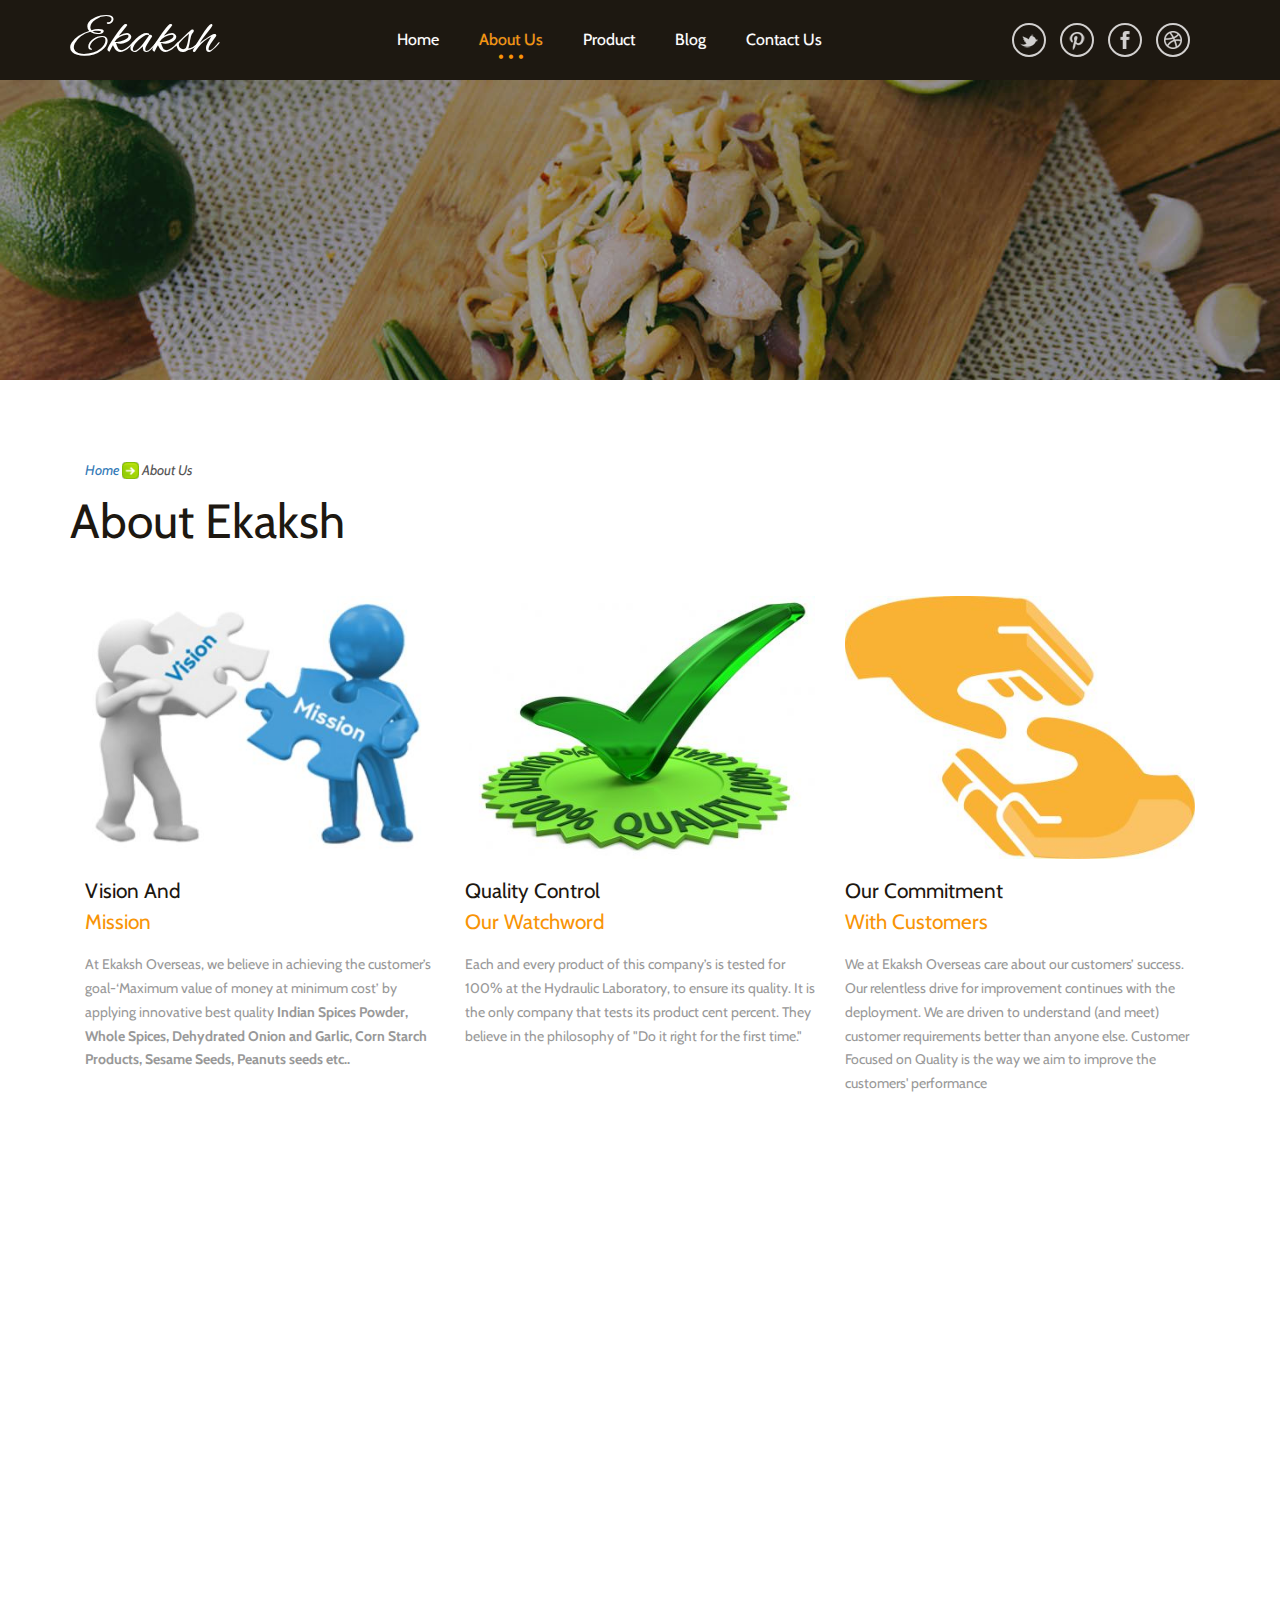
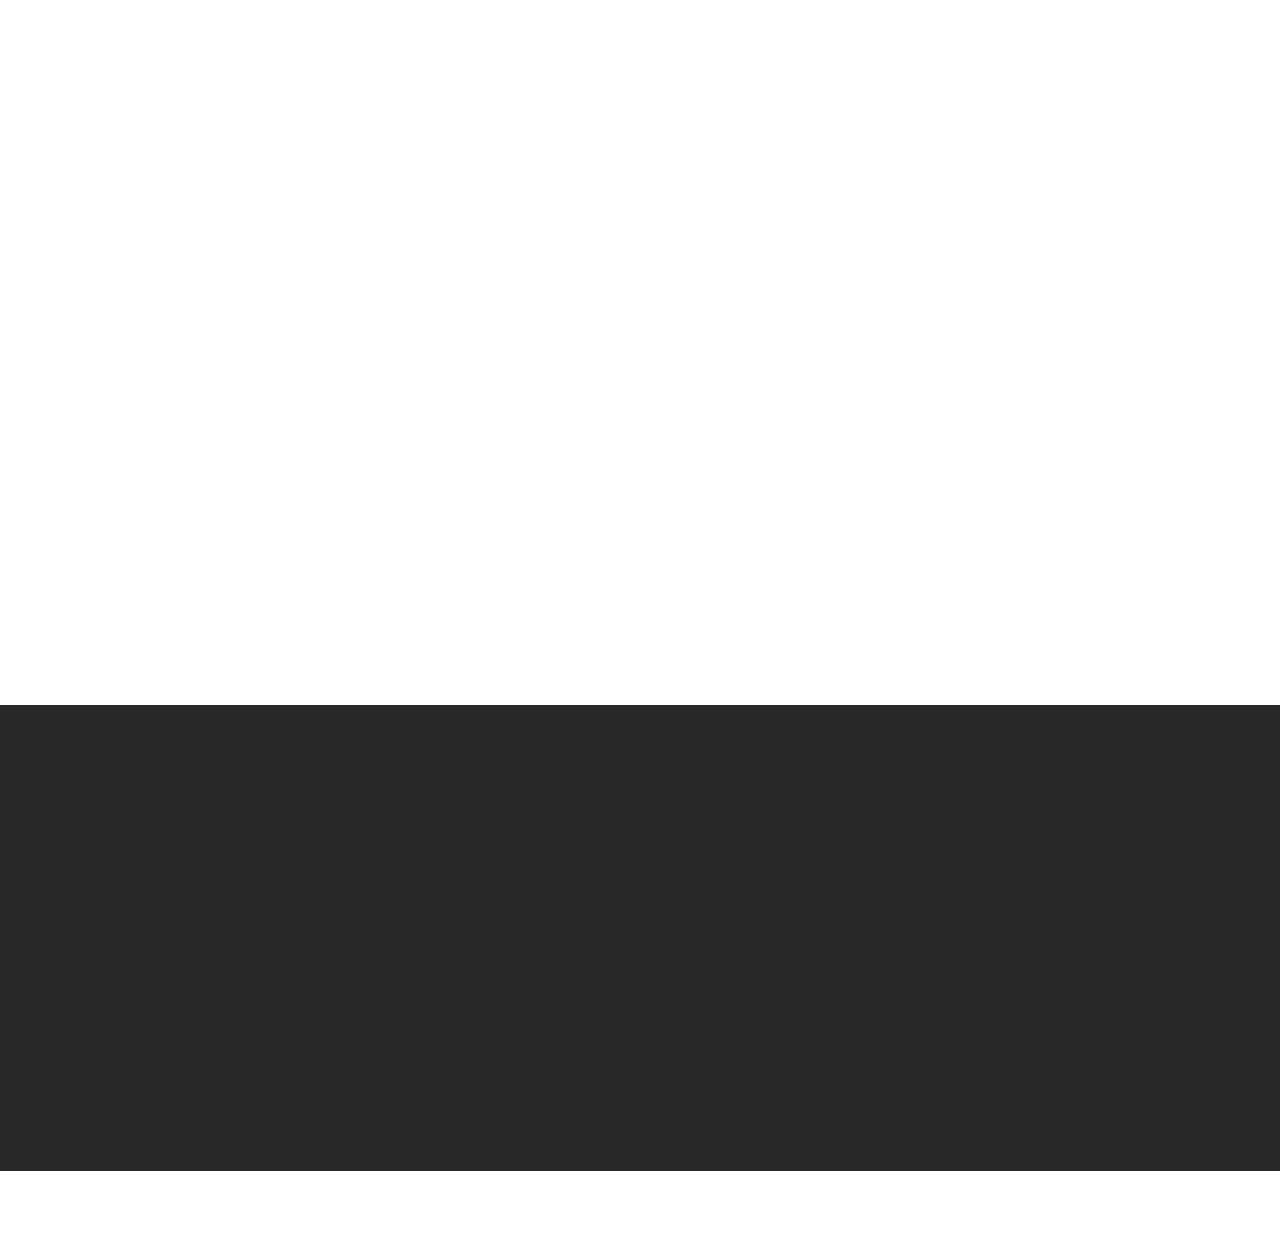
==== about.html @ aeb5db7d "Add files via upload" ====
﻿<!DOCTYPE HTML>
<html>
<head>
<title>Ekaksh Overseas Manufacturers of dehydrated onions, garlic in India</title>
<link rel="icon" type="image/jpg" href="images/favicon.jpg" />
<meta name="viewport" content="width=device-width, initial-scale=1">
<meta http-equiv="Content-Type" content="text/html; charset=utf-8" />
<meta name="description" content="Ekaksh Overseas Manufacturers of Dehydrated onions and garlic in Gujarat India">
<meta name="keywords" content="Ekaksh Overseas, Dehydrated garlic, Dehyrated Onions, manufacturers, exporters" />

<script>
  (function(i,s,o,g,r,a,m){i['GoogleAnalyticsObject']=r;i[r]=i[r]||function(){
  (i[r].q=i[r].q||[]).push(arguments)},i[r].l=1*new Date();a=s.createElement(o),
  m=s.getElementsByTagName(o)[0];a.async=1;a.src=g;m.parentNode.insertBefore(a,m)
  })(window,document,'script','https://www.google-analytics.com/analytics.js','ga');

  ga('create', 'UA-64755022-1', 'auto');
  ga('send', 'pageview');

</script>


<script type="application/x-javascript"> addEventListener("load", function() { setTimeout(hideURLbar, 0); }, false); function hideURLbar(){ window.scrollTo(0,1); } </script>
<!-- Custom Theme files -->
<link href="css/bootstrap.css" rel="stylesheet" type="text/css" media="all" />
<link href="css/style.css" rel="stylesheet" type="text/css" media="all" />
<!-- js -->
<script src="js/jquery-1.11.1.min.js"></script>
<!-- //js -->
<!-- animation-effect -->
<link href="css/animate.min.css" rel="stylesheet"> 
<script src="js/wow.min.js"></script>
<script>
 new WOW().init();
</script>
<!-- //animation-effect -->
<link href='//fonts.googleapis.com/css?family=Alex+Brush' rel='stylesheet' type='text/css'>
<link href='//fonts.googleapis.com/css?family=Cabin:400,400italic,500,500italic,600,600italic,700,700italic' rel='stylesheet' type='text/css'>
</head>

<body>
<!-- header -->
	<div class="header">
		<div class="container">
			<nav class="navbar navbar-default">
				<!-- Brand and toggle get grouped for better mobile display -->
				<div class="navbar-header">
				  <button type="button" class="navbar-toggle collapsed" data-toggle="collapse" data-target="#bs-example-navbar-collapse-1">
					<span class="sr-only">Toggle navigation</span>
					<span class="icon-bar"></span>
					<span class="icon-bar"></span>
					<span class="icon-bar"></span>
				  </button>
					<div class="logo">
						<a class="navbar-brand" href="dehydrated-onions-garlic.html">Ekaksh</a>
					</div>
				</div>

				<!-- Collect the nav links, forms, and other content for toggling -->
				<div class="collapse navbar-collapse nav-wil" id="bs-example-navbar-collapse-1">
					<nav class="cl-effect-13" id="cl-effect-13">
						<ul class="nav navbar-nav">
							<li><a href="dehydrated-onions-garlic.html" >Home</a></li>
							<li><a href="about.html" class="active">About Us</a></li>
							<li><a href="dehydrated-products.html" >Product</a></li>
                            <li><a href="https://ekakshoverseas.blogspot.com/">Blog</a></li>
                            <li><a href="mail.html">Contact Us</a></li>
						</ul>
					</nav>
					<div class="social-icons">
						<ul>
							<li><a class="icon-link round facebook" href="https://twitter.com/Ekaksh_Overseas"></a></li>
							<li><a class="icon-link round p" href="https://in.pinterest.com/Ekaksh_Overseas/"></a></li>
							<li><a class="icon-link round twitter" href="https://www.facebook.com/Ekakshoverseas"></a></li>
							<li><a class="icon-link round dribble" href="https://dribbble.com/session/new"></a></li>
						</ul>
					</div>
				</div>
				<!-- /.navbar-collapse -->
			</nav>
		</div>
	</div>
<!-- header -->
<!-- banner1 -->
	<div class="banner1">
		<div class="container">
		</div>
	</div>
<!-- //banner1 -->
<!-- events -->
	<div class="events">

		<div class="container">
            <div class="col-md-13" >
			<p class="parrow" ><a href="dehydrated-onions-garlic.html" ><span>Home </span></a><img class="img-arrow" src="images/arrow.png"/><span> About Us </span>
               
		</div>
			<h1 class="wow fadeInLeftBig" data-wow-duration="1000ms" data-wow-delay="300ms">About Ekaksh</h1>
			<div class="event-grids">
				<div class="col-md-4 event-grid wow flipInY" data-wow-duration="1000ms" data-wow-delay="300ms">
					<!--<p class="dte">2 January,2016</p>-->
					<img src="images/vision-mission-icon.png" alt="Our vision is Manufacturing best quality products like Indian spices, Dehydrated Onion and Garlic, Corn Starch Sesame Seeds and Peanuts" title="Manufacturing best quality products like Indian spices, Dehydrated Onion and Garlic, Corn Starch Sesame Seeds and Peanuts" class="img-responsive" />
					<div class="nobis">
						<a href="#">Vision and<span>Mission</span></a>
					</div>
					<p class="quod">At Ekaksh Overseas, we believe in achieving the customer’s goal-‘Maximum value of money at minimum cost’ by applying innovative best quality <b>Indian Spices Powder, Whole Spices, Dehydrated Onion and Garlic, Corn Starch Products, Sesame Seeds, Peanuts seeds etc..  </b></p>
					
				</div>
				<div class="col-md-4 event-grid wow flipInY" data-wow-duration="1000ms" data-wow-delay="300ms">
					<!--<p class="dte">5 January,2016</p>-->
					<img src="images/Quality-Control.png" alt="We Produce best quality Products like Sesame seeds, Peanuts seeds, Dehydrated onion and Garlic, Corn Starch in India" title="We are Manufacturers of best quality Products" class="img-responsive" />
					<div class="nobis">
						<a href="#">Quality Control <span>Our Watchword</span></a>
					</div>
					<p class="quod">Each and every product of this company’s is tested for 100% at the Hydraulic Laboratory, to ensure its quality. It is the only company that tests its product cent percent. They believe in the philosophy of "Do it right for the first time."</p>
					
				</div>
				<div class="col-md-4 event-grid wow flipInY" data-wow-duration="1000ms" data-wow-delay="300ms">
					<!--<p class="dte">8 January,2016</p>-->
					<img src="images/Our-Commitment.png" alt="We commitments to the Client Our Exports Products is very best quality and best rate in Sesame seeds, Corn starch, Peanuts seeds and dehydrated onion and garlics" title="Best Quality Commitments" class="img-responsive" />
					<div class="nobis">
						<a href="#">Our Commitment<span>With Customers</span></a>
					</div>
					<p class="quod">We at Ekaksh Overseas care about our customers’ success. Our relentless drive for improvement continues with the deployment. 
                         We are driven to understand (and meet) customer requirements better than anyone else. Customer Focused on Quality is
                         the way we aim to improve the customers' performance</p>
					
				</div>
				<div class="clearfix"> </div>
			</div>
			<div class="featured-events">
				<h2 class="wow fadeInLeftBig" data-wow-duration="1000ms" data-wow-delay="300ms">DEHYDRATED ONIONS, GARLIC</h2>
				<div class="featured-evnt">
					<div class="col-md-8 featured-events-left wow fadeInLeftBig" data-wow-duration="1000ms" data-wow-delay="300ms">
						<h5>Ekaksh Overseas is manufacturer exporter supplier of  
							<span>Dehydrated Garlic, Dehydrated red onions and Dehydrated white onions</span></h5>
						<p>
                    We are one of the largest manufacturers, suppliers and exporters of Onion and Garlic products like Dehydrated Onion, Dehydrated Garlic along with various other vegetables.
                </p>
                <p>
                   We have our own farms for the raw materials and right from the growing the onions in our farms to processing, packaging and shipping is done in house under strict supervision.
                </p>
                <p>
                    In every stage of production from choosing the right raw material to processing and packaging, stringent norms are followed and as a result we obtain the highest quality products.
                </p>
                
                        <p>We understand that as suppliers of dehydrated onion, garlic and other vegetables, once our customers receive and acknowledge the best quality coupled with the best cost effective pricing, they will be able to notice the results themselves and our quality will speak for itself.
                    </p>
				<h5><span>Devoted for excellence thorough perfection</span></h5>
						<ul class="last1">
							<li><a href="#">Qualified team of experts</a></li>
							<li><a href="#">Due care in selection of raw materials from its traditional origin.</a></li>
							<li><a href="#">Modern Hi-Tech infrastructural facility</a></li>
							<li><a href="#">State-of-art machineries from world’s technology leaders,to achieve best quality products manufactured under hygienic environment.</a></li>
							<li><a href="#">All different processes are constantly monitored, verified and controlled, right from inception of raw materials to final packaging.</a></li> 
							<li><a href="#">Stringent QC for each shipment lots</a></li>
							<li><a href="#">Our in-house R & D facility also helps us in conducting regular market research, analyzing market trends and understanding the specific needs of our clients. This in depth study and understanding assists us to bring necessary changes in our range and in ensuring that our products meet the expectations of our global clients</a></li>
							<li><a href="#">Immense expertise for processing, administration, marketing and exporting products to different countries</a></li>
							<li><a href="#">We have built our reputation in the market by honoring our contracts, providing prompt delivery, reliable quality and by offering the best of services</a></li>
						</ul>
					</div>
					<div class="col-md-4 featured-events-right wow flipInY" data-wow-duration="1000ms" data-wow-delay="300ms">
						<img src="images/Dehydrate-onions-garlic.jpg" alt="Manufacturers and exporters of Sesame seeds and corn starch Products in india" title="Manufacturers of sesame seeds in india" class="img-responsive" />
					</div>
					<div class="clearfix"> </div>
				</div>
			</div>
		</div>
	</div>
<!-- //events -->
<!-- footer -->
	<div class="footer">
		<div class="container">
			<div class="footer-grids">
				<div class="col-md-3 footer-grid wow fadeInUp" data-wow-duration="1000ms" data-wow-delay="300ms">
					<h3>Expand Market</h3>
					<div class="footer-grd-left">
						<p>We provides our export services in many country of world.</p>
					</div>
                    <div class="clearfix"> </div>
                    <br />
                    <h3>100% Satisfaction</h3>
					<div class="footer-grd-left">
						<p>Customers' satisfaction is our moto. We provides 100% satisfaction to our customers with our services.</p>
					</div>
                    <div class="clearfix"> </div>
                    <br />
                    <h3>24/7 Support</h3>
					<div class="footer-grd-left">
						<p>Our services for customer are 24 hour and 7 days in week.</p>
					</div>
                    <div class="clearfix"> </div>
				</div>

				<div class="col-md-3 footer-grid wow fadeInUp" data-wow-duration="1000ms" data-wow-delay="300ms">
					<h3>Hot Products</h3>
					<ul>
						<li><a href="dehydrated-garlic.html">Dehydrated Garlic Products</a></li>
						<li><a href="dehydrated-white-onion.html">Dehydrated White Onions Products</a></li>
						<li><a href="dehydrated-red-onion.html">Dehydrated Red Onions Products</a></li>
						</ul>
				</div>
				<div class="col-md-3 footer-grid wow fadeInUp" data-wow-duration="1000ms" data-wow-delay="300ms">
					<h3>Advantages of Work With Us</h3>
					<div class="footer-grd-left">
						<p>Our work environment is freely and our staff is friendly to the customer</p>
					</div>
                    <div class="clearfix"> </div>
                    <br />
                    <h3>Wide Range</h3>
					<div class="footer-grd-left">
						<p>We provides wide range of every product type and also on each product.</p>
					</div>
                    <div class="clearfix"> </div>
                    <br />
                    <h3>Cost Effective Pricing</h3>
					<div class="footer-grd-left">
						<p>We provide every product to customers in reasonable and best to every product.</p>
					</div>
                    <div class="clearfix"> </div>
				</div>
				<div class="col-md-3 footer-grid wow fadeInUp" data-wow-duration="1000ms" data-wow-delay="300ms">
					<h3>Flickr Posts</h3>
					<div class="footer-grd">
						<a href="https://ekakshoverseas.blogspot.in/2016/03/indian-spices-powder.html"><img src="images/11.jpg" class="img-responsive" alt="Manufacturers and Exporters of Indian Spices,Spices Powder"/ title="Manufacturers of Spices Powder"> </a>
					</div>
					<div class="footer-grd">
						<a href="https://ekakshoverseas.blogspot.in/search/label/Indian-whole-spices"><img src="images/12.jpg" class="img-responsive" alt="Manufacturers, exporters of Whole Spices" title="Manufacturers of Whole Spices" /></a>
					</div>
					<div class="footer-grd">
						<a href="https://ekakshoverseas.blogspot.in/search/label/Dehydrated%20Products"><img src="images/13.jpg" class="img-responsive" alt="Manufacturers of Dehydrated Onion and Garlic Products" title="Manuafcturers of dehydrated Garlic and Onion" /></a>
					</div>
                    <div class="footer-grd">
						<a href="https://ekakshoverseas.blogspot.in/search/label/Starch%20Products"><img src="images/14.jpg" class="img-responsive" alt="Manufacturers and exporters of Corn Starch and Maize Starch Powder" title="Manufacturers of Corn starch" /></a>
					</div>
					<div class="footer-grd">
						<a href="https://ekakshoverseas.blogspot.in/2016/03/oil-seeds.html"><img src="images/15.jpg" class="img-responsive" alt="Manufacturers, Exporters and Suppliers of Peanuts Seeds and Sesame seeds in india" title="Manufacturers of Sesame seeds" /></a>
					</div>
					<div class="footer-grd">
						<a href="#"><img src="images/16.jpg" class="img-responsive" alt="Manufacturers and Exporters of Grains seeds in India" title="Manufacturers of Grains in India" /></a>
					</div>
					<div class="clearfix"> </div>
				
					<div class="clearfix"> </div>
                    <br />
                    <h3>Certification and Registration</h3>
					
                    	<div class="footer-grd">
						<a href="http://ekakshoverseas.trustpass.alibaba.com"><img src="images/Alibaba.png" class="img-responsive" alt="Ekaksh Overseas At Alibaba" /></a>
					</div>
					<div class="footer-grd">
						<a href="#"><img src="images/Apeda.png" class="img-responsive" alt=" " /></a>
					</div>
					<div class="footer-grd">
						<a target="_blank" href="images/Fieo-Certification.jpg"><img src="images/Feio.png" class="img-responsive" alt="Ekaksh Certification of Fieo" /></a>
					</div>
					<div class="clearfix"> </div>
				</div>
				<div class="clearfix"> </div>
			</div>
		</div>
	</div>
	<div class="footer-bottom wow fadeInUp" data-wow-duration="1000ms" data-wow-delay="300ms">
		<div class="container">
			<p>&copy 2017 Hifuni Pumps. All rights reserved | Design by <a href="http://www.hifunipumps.com.com/">Hifuni Pumps</a></p>
		</div>
	</div>
<!-- //footer -->
<!-- for bootstrap working -->
	<script src="js/bootstrap.js"></script>
<!-- //for bootstrap working -->
</body>
</html>
---- css/style.css ----
/*--
Author: W3layouts
Author URL: http://w3layouts.com
License: Creative Commons Attribution 3.0 Unported
License URL: http://creativecommons.org/licenses/by/3.0/
--*/
html, body{
    font-size: 100%;
	background:	#fff;
	font-family: 'Cabin', sans-serif;
}
p{
	margin-left: 0px;
}
h1,h2,h3,h4,h5,h6{
	//font-family: 'Alex Brush', cursive;
	font-weight:100;
	margin:0;
}
ul,label{
	margin:0;
	padding:0;
}
body a:hover{
	text-decoration:none;
}
/*-- header --*/
.header {
    background: #1d1811;
}
.navbar-default {
    background: none;
    border: none;
}
.navbar {
    margin-bottom: 0;
}
.navbar-brand {
    float: left;
    height: 80px;
    padding: 31px 0 0;
    font-size: 3.5em;
    line-height: 20px;
    color: #fff !important;
	font-family: 'Alex Brush', cursive;
}
.navbar-nav {
    margin: 0 0 0 10em;
}
.navbar-default .navbar-nav > li > a {
    color: #fff;
}
.navbar-default .navbar-nav > li > a:hover, .navbar-default .navbar-nav > li > a:focus {
    color: #f89406;
}
.navbar-nav > li > a {
    padding: 30px 20px 0;
}
ul.nav.navbar-nav li a.active {
    color: #f89406;
}
.navbar-default .navbar-nav > .open > a, .navbar-default .navbar-nav > .open > a:hover, .navbar-default .navbar-nav > .open > a:focus {
    color: #F89422;
    background-color: transparent;
}
.dropdown-menu {
    min-width: 130px;
    padding:10px 0;
    margin: 0;
    background-color: #EC6E2D;
}
.dropdown-menu > li > a:before{
	display:none;
}
.dropdown-menu > li > a {
    display: block !important;
    padding: 8px 21px;
}
/*-- nav-effect --*/
nav.cl-effect-13 a {
	position: relative;
    display: inline-block;
    margin: 0;
    outline: none;
    color: #fff;
    text-decoration: none;
    text-transform: capitalize;
    font-weight: 400;
    text-shadow: 0 0 1px rgba(255,255,255,0.3);
    font-size: 1em;
}
/* Effect 13: three circles */
.cl-effect-13 a {
	-webkit-transition: color 0.3s;
	-moz-transition: color 0.3s;
	transition: color 0.3s;
}

.cl-effect-13 a::before {
	position: absolute;
	top:90%;
	left: 50%;
	color: transparent;
	content: '•';
	text-shadow: 0 0 transparent;
	font-size: 1.2em;
	-webkit-transition: text-shadow 0.3s, color 0.3s;
	-moz-transition: text-shadow 0.3s, color 0.3s;
	transition: text-shadow 0.3s, color 0.3s;
	-webkit-transform: translateX(-50%);
	-moz-transform: translateX(-50%);
	transform: translateX(-50%);
	pointer-events: none;
}

.cl-effect-13 a:hover::before,
.cl-effect-13 a:focus::before,.cl-effect-13 a.active::before,
.cl-effect-13 a.active:focus::before {
	color: #f89406;
    text-shadow: 10px 0 #f89406, -10px 0 #f89406;
}

.cl-effect-13 a:hover,
.cl-effect-13 a:focus {
	color: #ba7700;
}
/*-- //nav-effect --*/
.social-icons ul li{
	display:inline-block;
}
.icon-link {
    background-color: #fff;
    line-height: 60px;
    text-align: center;
    vertical-align: middle;
    display: inline-block;
    cursor: pointer;
    outline: none;
    margin: 5px;
    box-sizing: content-box;
}
.icon-link{
    -webkit-transition: background-color 150ms ease-in-out;
    transition: background-color 150ms ease-in-out;
    background-color: #fff;
}
.icon-link.round {
    border-radius: 50%;
}
.icon-link.facebook {
    background: url(../images/img-sp.png) no-repeat -4px -1px;
    width: 30px;
    height: 30px;
    border: 2px solid #d2d0cf;
}
.icon-link.facebook:hover{
	background:url(../images/img-sp.png) no-repeat -41px -2px #fff;
	border: 2px solid #fff;
}
.social-icons{
	float:right;
	margin: 1.1em 0 0;
}
.icon-link.p {
    background: url(../images/img-sp.png) no-repeat -4px -38px;
    width: 30px;
    height: 30px;
    border: 2px solid #d2d0cf;
}
.icon-link.p:hover {
    background: url(../images/img-sp.png) no-repeat -40px -38px #fff;
	border: 2px solid #fff;
}
.icon-link.twitter {
    background:url(../images/img-sp.png) no-repeat 0px -74px;
    width: 30px;
    height: 30px;
    border: 2px solid #d2d0cf;
}
.icon-link.twitter:hover {
    background:url(../images/img-sp.png) no-repeat -40px -74px #fff;
	border: 2px solid #fff;
}
.icon-link.dribble {
    background:url(../images/img-sp.png) no-repeat -1px -110px;
    width: 30px;
    height: 30px;
    border: 2px solid #d2d0cf;
}
.icon-link.dribble:hover {
    background:url(../images/img-sp.png) no-repeat -38px -110px #fff;
	border: 2px solid #fff;
}
/*-- //header --*/
/*-- banner --*/
.banner{
	background:url(../images/banner.jpg) no-repeat 0px 0px;
	background-size:cover;
	-webkit-background-size:cover;
	-moz-background-size:cover;
	-o-background-size:cover;
	-ms-background-size:cover;
	min-height:800px;
}
.dehydrated-banner{
	background:url(../images/dehydrate-products.jpg) no-repeat -0.5px -1px;
	background-size:cover;
	-webkit-background-size:cover;
	-moz-background-size:cover;
	-o-background-size:cover;
	-ms-background-size:cover;
	min-height:300px;
}
.banner-info{
	width:80%;
	margin:6em auto 0;
	text-align:center;
}
.banner-info h1{
	text-transform: capitalize;
    font-size: 3em;
    color: #fff;
    margin: 0 0 2em;
    font-weight: 600;
}
.banner-info h1 span{
	display:block;
	font-size:14px;
	font-family: 'Cabin', sans-serif;
}
.banner-info1-grid{
	text-align:center;
}
.banner-info1-grid img{
	border:2px solid #fff;
	border-radius:100%;
	margin:0 auto;
}
.banner-info1-grid h3{
	font-size: 2em;
    color: #F88928;
    margin: 1em 0 .5em;
    text-transform: capitalize;
}
.banner-info1-grid p{
	font-size:14px;
	color:#D2D0CF;
	line-height:1.8em;
	margin:0 auto;
	width:80%;
}
/*--flexisel--*/
#flexiselDemo1 {
	display: none;
}
.nbs-flexisel-container {
	position: relative;
	max-width: 100%;
}
.nbs-flexisel-ul {
	position: relative;
	width: 9999px;
	margin: 0px;
	padding: 0px;
	list-style-type: none;
	text-align: center;
}
.nbs-flexisel-inner {
	overflow: hidden;
	margin: 0px auto;
}
.nbs-flexisel-item {
	float: left;
	margin: 0;
	padding: 0px;
	position: relative;
	line-height: 0px;
}
.nbs-flexisel-item > img {
	cursor: pointer;
	position: relative;
}
/*---- Nav ---*/
.nbs-flexisel-nav-left, .nbs-flexisel-nav-right {
	width:60px;
	height:115px;
	position: absolute;
	cursor: pointer;
	z-index: 100;
}
.nbs-flexisel-nav-left {
	left:0%;
	top: 15% !important;
	background:none;
	}
.nbs-flexisel-nav-right {
	right: 0%;
	top: 15% !important;
	background:none;
	}
/*--//flexisel--*/
/* Curl Bottom Right */
.hvr-curl-bottom-right {
  display: inline-block;
  vertical-align: middle;
  -webkit-transform: translateZ(0);
  transform: translateZ(0);
  box-shadow: 0 0 1px rgba(0, 0, 0, 0);
  -webkit-backface-visibility: hidden;
  backface-visibility: hidden;
  -moz-osx-font-smoothing: grayscale;
  position: relative;
}
.hvr-curl-bottom-right:before {
  pointer-events: none;
  position: absolute;
  content: '';
  height: 0;
  width: 0;
  bottom: 0;
  right: 0;
  background:linear-gradient(315deg, #C7A664 45%, #B08120 50%, #D79C22 56%, #EEC675 80%);
  box-shadow: -1px -1px 1px rgb(221, 131, 4);
  -webkit-transition-duration: 0.3s;
  transition-duration: 0.3s;
  -webkit-transition-property: width, height;
  transition-property: width, height;
}
.hvr-curl-bottom-right:hover:before, .hvr-curl-bottom-right:focus:before, .hvr-curl-bottom-right:active:before {
  width: 25px;
  height: 25px;
}
.more a{
	padding: 8px 40px;
    background:#AC915A;
    font-size: 1em;
    color: #fff;
    margin: 3em 0 0;
	text-decoration:none;
}
/*-- //banner --*/
/*-- banner-bottom --*/
.banner-bottom-grid h2{
	text-transform: capitalize;
    font-size: 2.6em;
    color: #F89406;
    line-height: 1.5em;
    margin: 0;
}
.banner-bottom,.newsletter-bottom,.contact,.typo,.events,.services,.single,.product-description{
	padding:5em 0;
}
.product-description {
    color: #999;
    font-size: 14px;
    line-height: 1.8em;
    margin: -5em 0 0;
}
.banner-bottom-grid1 img {
    margin-left: 8em;
}
.banner-bottom-grid p{
	font-size:14px;
	color:#999;
	margin:1em 0;
	line-height:1.8em;
}
.banner-bottom-grid1{
	position:relative;
}
.progress {
    width: 40%;
    top: 70%;
    left: 8%;
    position: absolute;
    height: 5px;
    margin: 0;
}
.progress1{
	top:80% !important;
	left:12% !important;
}
.progress2{
	top:90% !important;
}
.progress-bar {
    background-color: #1d1811;
}
.banner-bottom-grid-11{
	position:relative;
}
.banner-bottom-grid-11-pos{
	position: absolute;
    top: 30%;
    left: 55.5%;
    width: 85%;
    height: 125px;
    background: #F3F3F3;
}
.banner-bottom-grid-11-pos p{
	font-size: 14px;
    color: #999;
    margin: 4em 0 0 7em;
    line-height: 1.8em;
    width: 80%;
}
.banner-bottom-grids:nth-child(2){
	margin:4em 0 0;
}
.banner-bottom-grid-1 h3{
	font-size: 2.5em;
    text-transform: capitalize;
    text-align: right;
    color: #1d1811;
    margin: 0;
    font-family: 'Cabin', sans-serif;
	line-height:1.5em;
}
.m1 {
    margin-left: 6em;
}
/*-- //banner-bottom --*/
/*-- newsletter --*/
.banner1{
	background:url(../images/3.jpg) no-repeat 0px 0px;
	background-size:cover;
	-webkit-background-size:cover;
	-moz-background-size:cover;
	-o-background-size:cover;
	-ms-background-size:cover;
	min-height:300px;
}
.newsletter{
	background:url(../images/3.jpg) no-repeat 0px 0px;
	background-size:cover;
	-webkit-background-size:cover;
	-moz-background-size:cover;
	-o-background-size:cover;
	-ms-background-size:cover;
	min-height:500px;
	padding:8em 0 0;
}
.newsletter-info h3{
	font-size: 5em;
	margin:0;
	color:#fff;
}
.newsletter-info p{
	color: #D2D0CF;
    font-size: 14px;
    margin: 1em auto 3em;
    line-height: 1.8em;
    width: 60%;
}
.newsletter-info{
	width:70%;
	margin:0 auto;
	text-align:center;
}
.newsletter-info input[type="mail"]{
	outline:none;
	border:none;
	padding:10px 12px;
	background:#fff;
	font-size:14px;
	color:#1d1811;
	width:70%;
	display:inline-block;
}
.newsletter-info input[type="submit"]{
	color:#fff;
	padding:10px 0;
	width:20%;
	background:#f89406;
	font-size:1em;
	border:none;
	outline:none;
	transition:.5s all;
	-webkit-transition:.5s all;
	-moz-transition:.5s all;
	-o-transition:.5s all;
	-ms-transition:.5s all;
}
.newsletter-info input[type="submit"]:hover{
	background:#AC915A;
}
/*-- //newsletter --*/
/*-- newsletter-bottom --*/
.newsletter-bottom-grid h3{
	text-transform: capitalize;
    font-size: 2.5em;
    color: #F89406;
    margin: 0em 0 1em;
}
.newsletter-bottom-grid p{
	font-size:14px;
	color:#999;
	margin:0;
	line-height:1.8em;
}
.newsletter-bottom-grids:nth-child(2){
	margin:3em 0 0;
}
/*-- //newsletter-bottom --*/
/*-- footer --*/
.footer{
	padding: 4em 0;
	background: #282828;
}
.footer-grd-left{
	float:left;
}
.footer-grd-left p{
	font-size:14px;
	color:#817F7F;
	margin:-2em 0 0;
	line-height:1.8em;
}
.footer-grid h3{
	color: #fff;
    font-size: 1.8em;
    text-transform: capitalize;
    margin: 0 0 1em;
}
.footer-grd-left img {
  width: 100%;
}
.footer-grid ul{
	padding:0;
	margin:0;
}
.footer-grid ul li{
	margin:15px 0;
	list-style-type:none;
	border-bottom: 1px dotted;
	color:#736A6A;
	padding: 0 0 17px 24px;
}
.footer-grid ul li a{
	font-size: 14px;
	color:#817F7F;
	text-decoration: none;
	text-transform: capitalize;
}
.footer-grid ul li a:hover{
	text-decoration:none;
	color:#fff;
}
.footer-grd{
	float:left;
	width:33.33%;
	border:2px solid #fff;
}
.footer-bottom{
	padding:2em 0;
	background:#000;
	text-align:center;
}
.footer-bottom p{
	font-size:14px;
	color:#817F7F;
	margin:0;
}
.footer-bottom a{
	color: #B8B8B8;
}
.footer-bottom a:hover{
	color: #fff;
	text-decoration:underline;
}
/*-- //footer --*/
/*-- contact --*/
.progress .progress-bar.six-sec-ease-in-out {
    -webkit-transition: width 2s ease-in-out;
    transition: width 2s ease-in-out;
}
.contact h1,h1.title,.events h1,.featured-events h2,.services h1,.services-grids h2{
	font-size: 3em;
    color: #1D1811;
    margin: 0;
}
.contact-bottom iframe{
	width:100%;
	min-height:400px;
	margin:0 0 -5px;
}
.contact-left h2{
	color: #999;
	font-size: 14px;
	line-height: 1.8em;
	margin:0;
	text-transform: capitalize;
	font-family: 'Cabin', sans-serif;
}
.contact-left h2 span{
	display:block;
	font-weight:700;
}
.contact-left ul{
	padding:1em 0 0;
	margin:0;
}
.contact-left ul li{
	list-style-type:none;
	margin:0 0 5px;
	font-size:14px;
	color:#000;
}
.contact-left ul li a{
	color:#F8782D;
	text-decoration:none;
}
.contact-left ul li a:hover{
	color:#1D1811;
}
.contact-left input[type="text"],.contact-left input[type="email"],.contact-left textarea{
	background:none;
	border: 1px solid #D9D9D9;
    color: #A3A3A3;
    padding: 13px 10px;
	font-size: 14px;
	outline: none;
}
.contact-left input[type="text"],.contact-left input[type="email"]{
	width: 32.7%;
	float: left;
}
.contact-left input[type="email"]{
	margin:0 6px;
}
.contact-left textarea{
	min-height: 200px;
	resize: none;
	width: 100%;
	margin:1em 0;
}
.contact-left input[type="submit"],.contact-left input[type="reset"]{
	outline: none;
    color: #fff;
    font-size: 16px;
    padding: 13px 0;
    width: 49.7%;
    background:#AC915A;
    border: none;
    transition: .5s all;
    -webkit-transition: .5s all;
    -moz-transition: .5s all;
    -o-transition: .5s all;
    -ms-transition: .5s all;
}
.contact-left input[type="submit"]:hover,.contact-left input[type="reset"]:hover{
	background:#F8782D;
}
.contact-left h4{
	font-size:2.5em;
    color: #F8782D;
    margin: 0 0 1em;
}
.contact-bottom {
    margin: 3em 0;
	padding:1em;
	border:1px dotted #555;
}
.newsletter-bottom-grid img {
    margin: 0 auto;
}
/*-- //contact --*/
/*--Typography--*/
p.iste{
	color:#999;
}
.well {
    font-weight: 300;
    font-size: 14px;
}
.list-group-item {
    font-weight: 300;
    font-size: 14px;
}
li.list-group-item1 {
    font-size: 14px;
    font-weight: 300;
}
.typo p {
    margin: 0;
    font-size: 14px;
    font-weight: 300;
}
.show-grid [class^=col-] {
    background: #fff;
  text-align: center;
  margin-bottom: 10px;
  line-height: 2em;
  border: 10px solid #f0f0f0;
}
.show-grid [class*="col-"]:hover {
  background: #e0e0e0;
}
.grid_3{
	margin-bottom:2em;
}
.xs h3, h3.m_1{
	color:#000;
	font-size:1.7em;
	font-weight:300;
	margin-bottom: 1em;
}
.grid_3 p{
  color: #999;
  font-size: 0.85em;
  margin-bottom: 1em;
  font-weight: 300;
}
.grid_4{
	background:none;
	margin-top:50px;
}
.label {
  font-weight: 300 !important;
  border-radius:4px;
}  
.grid_5{
	background:none;
	padding:2em 0;
}
.grid_5 h3, .grid_5 h2, .grid_5 h1, .grid_5 h4, .grid_5 h5, h3.hdg, h3.bars {
	margin-bottom: 1em;
    color: #f89406;
    text-transform: capitalize;
    font-family: 'Cabin', sans-serif;
}
.table > thead > tr > th, .table > tbody > tr > th, .table > tfoot > tr > th, .table > thead > tr > td, .table > tbody > tr > td, .table > tfoot > tr > td {
  border-top: none !important;
}
.tab-content > .active {
  display: block;
  visibility: visible;
}
.pagination > .active > a, .pagination > .active > span, .pagination > .active > a:hover, .pagination > .active > span:hover, .pagination > .active > a:focus, .pagination > .active > span:focus {
  z-index: 0;
}
.badge-primary {
  background-color: #03a9f4;
}
.badge-success {
  background-color: #8bc34a;
}
.badge-warning {
  background-color: #ffc107;
}
.badge-danger {
  background-color: #e51c23;
}
.grid_3 p{
  line-height: 2em;
  color: #888;
  font-size: 0.9em;
  margin-bottom: 1em;
  font-weight: 300;
}
.bs-docs-example {
  margin: 1em 0;
}
section#tables  p {
 margin-top: 1em;
}
.tab-container .tab-content {
  border-radius: 0 2px 2px 2px;
  border: 1px solid #e0e0e0;
  padding: 16px;
  background-color: #ffffff;
}
.table td, .table>tbody>tr>td, .table>tbody>tr>th, .table>tfoot>tr>td, .table>tfoot>tr>th, .table>thead>tr>td, .table>thead>tr>th {
  padding: 15px!important;
}
.table > thead > tr > th, .table > tbody > tr > th, .table > tfoot > tr > th, .table > thead > tr > td, .table > tbody > tr > td, .table > tfoot > tr > td {
  font-size: 0.9em;
  color: #999;
  border-top: none !important;
}
.tab-content > .active {
  display: block;
  visibility: visible;
}
.label {
  font-weight: 300 !important;
}
.label {
  padding: 4px 6px;
  border: none;
  text-shadow: none;
}
.nav-tabs {
  margin-bottom: 1em;
}
.alert {
  font-size: 0.85em;
}
h1.t-button,h2.t-button,h3.t-button,h4.t-button,h5.t-button {
line-height:1.8em;
  margin-top:0.5em;
  margin-bottom: 0.5em;
}
li.list-group-item1 {
  line-height: 2.5em;
}
.input-group {
  margin-bottom: 20px;
  }
.list-group {
  margin-bottom: 48px;
}
 ol {
  margin-bottom: 44px;
}
h2.typoh2{
    margin: 0 0 10px;
}
@media (max-width:768px){
	.grid_5 {
		padding: 0 0 1em;
	}
	.grid_3 {
		margin-bottom: 0em;
	}
}
@media (max-width:640px){
	h1, .h1, h2, .h2, h3, .h3 {
		margin-top: 0px;
		margin-bottom: 0px;
	}
	.grid_5 h3, .grid_5 h2, .grid_5 h1, .grid_5 h4, .grid_5 h5, h3.hdg, h3.bars {
		margin-bottom: .5em;
	}
	ol.breadcrumb li,.grid_3 p,ul.list-group li,li.list-group-item1 {
		font-size: 14px;
	}
	.breadcrumb {
		margin-bottom: 10px;
	}
	.well {
		font-size: 14px;
		margin-bottom: 10px;
	}
	h2.typoh2 {
		font-size: 1.5em;
	}
}
@media (max-width:480px){
	.table h1 {
		font-size: 26px;
	}
	.table h2 {
		font-size: 23px;
	}
	.table h3 {
		font-size: 20px;
	}
	.label {
		font-size: 53%;
	}
	.alert,p {
		font-size: 14px;
	}
	.pagination {
		margin: 20px 0 0px;
	}
}
@media (max-width: 320px){
	.caption span {
		margin: 0 0 1.5em;
	}
	.grid_4 {
		margin-top: 18px;
	}
	h1.title {
		font-size: 1.6em;
	}
	.alert, p,ol.breadcrumb li, .grid_3 p,.well, ul.list-group li, li.list-group-item1,a.list-group-item {
		font-size: 13px;
	}
	.alert {
		padding: 10px;
		margin-bottom: 10px;
	}
	ul.pagination li a {
		font-size: 14px;
		padding: 5px 11px;
	}
	.list-group {
		margin-bottom: 10px;
	}
	.well {
		padding: 10px;
	}
	.nav > li > a {
		font-size: 14px;
	}
	table.table.table-striped,.table-bordered,.bs-docs-example {
		display: none;
	}
}
/*--//Typography --*/
/*-- events --*/
.event-grids{
	margin:3em 0 0;
}
.event-grid p.dte{
	color:#f89406;
	font-size: 1em;
	margin: 0 0 1em;
	text-align: right;
}
.nobis{
	margin:1em 0;
}
.nobis a{
	text-transform: capitalize;
    font-size: 1.3em;
    line-height: 1.5em;
    color: #1D1811;
    text-decoration: none;
}
.nobis a:hover{
	text-decoration:none;
	color:#F8970E !important;
}
.nobis a span{
	color:#f89406;
    display: block;
}
p.quod{
	color: #999;
    font-size: 14px;
    margin: 0;
	line-height: 1.7em;
}
.featured-events{
	padding: 7em 0 0;
}
.featured-events-left h5{
	font-size: 1.5em;
    line-height: 1.5em;
    margin: 0;
    color: #B0ADAD;
    text-transform: capitalize;
}
.featured-events-left h5 span{
	color:#AC915A;
    display: block;
}
.featured-events-left p{
	color: #999;
    font-size: 14px;
    margin: 1em auto 2em;
    line-height: 1.8em;
}
ul.last1{
	padding:0 0 0 1em;
	margin:0;
}
ul.last1 li a{
	font-size: 14px;
	color:#999;
	text-decoration:none;
}
ul.last1 li a:hover{
	text-decoration:none;
	color:#F89763;
}
ul.last1 li{
	margin:10px 0;
}
.featured-evnt{
	margin:3em 0 0;
}
/*-- //events --*/
/*-- services --*/
.navbar-default .navbar-nav > .active > a, .navbar-default .navbar-nav > .active > a:hover, .navbar-default .navbar-nav > .active > a:focus {
    background-color: transparent;
	color: #f89406;
}
.dropdown-menu {
    top: 155%;
}
.service-grd{
	position:relative;
}
.service-grd-pos{
	text-align:center;
	position: absolute;
    top: 58%;
    left: 24%;
    width: 54%;
	padding:2.7em 1em;
    border-radius: 111px;
    background: #fff;
    box-shadow: 1px 1px 0px #C2C2C2;
}
.service-grd-pos2{
	text-align: center;
    position: absolute;
    top: -4%;
    right: -6%;
    width: 36%;
    padding: 1em 1em;
    border-radius: 111px;
    background: #f89406;
}
.service-grd-pos2 p{
	color:#fff;
	font-size:2em;
	margin:0;
}
.service-grd-pos h4{
	color: #999;
    font-size: 1.5em;
    margin: 0 0 0.5em;
    text-align: center;
    text-transform: capitalize;
}
.service-grd img {
    margin: 0 auto;
}
.m2 a{
	margin:0 !important;
	padding: 6px 20px;
}
.service-grids:nth-child(2){
	margin:3em 0 10em;
}
.services-grids{
	margin:0 0 0;
}
.services-grid-left{
	background:#AC915A;
    padding: .5em;
    min-height: 8.77em;
	text-align:center;
}
.services-grid-left span{
	font-size: 1.5em;
    color: #fff;
    top: 2em;
}
.services-grid-right{
	background:#FBFBFB;
	padding:1.4em 1em;
}
.services-grid-right h4{
	text-transform: capitalize;
    font-size: 1.8em;
    color: #F89406;
    margin: 0;
}
.services-grid-right p{
	font-size:14px;
	color:#999;
	line-height:1.8em;
	margin:1em 0 0;
}
.services-grids h2 {
    margin: 0 0 1em !important;
}
.sevices-list-grids{
	margin:3em 0 0;
}
.sevices-list-grid ul{
	padding:0 0 0 1em;
}
.sevices-list-grid ul li{
	list-style-type:none;
	background: url(../images/5.png) no-repeat 0px 7px;
    display: block;
    padding-left: 1.5em;
	margin: 0 0 0.6em;
}
.sevices-list-grid ul li a{
	font-size:14px;
	color:#999;
	text-decoration:none;
}
.sevices-list-grid ul li a:hover{
	color:#f89406;
}
/*-- //services --*/
/*-- single --*/
.single-left{
	float:left;
	width:45%;
	}
.single h1{
	color: #f89406;
    font-size: 2.5em;
    margin: 0;
    text-transform: capitalize;
	}
.single-left p{
	color: #565656;
	font-size: 14px;
	font-style: italic;
	margin: 0 0 2em;
}
.single-left p span{
	font-size: 1.2em;
    color: #AC915A;
	}
.single-left img{
	width:100%;
	}
.single-right{
	float:right;
	width:50%;
	margin-top: 2.5em;
	}
.single-right h2{
	color: #1D1811;
    margin: 0em 0 1em;
    font-size: 2em;
	}
.single-right p {
  color: #999;
  font-size: 14px;
  line-height: 1.8em;
  margin: 0;
}
.single-right p span{
	margin:1em 0 0;
	display:block;
	}
.single p.tortor{
	color: #999;
	font-size: 14px;
	line-height: 1.8em;
	margin:2em 0 0;
}
.single-right p label{
	color:#adadad;
	margin:0;
	}
.tags-cate{
	padding:3em 0;
	border-top:1px dotted #adadad;
	border-bottom:1px dotted #adadad;
	margin:3em 0;
	}
.cat-grid{
	float:left;
	width:30%;
	text-align: center;
	}
.cat-grid:nth-child(2){
	margin:0 3em;
	}
.cat-grid h4{
	color: #1D1811;
    font-size: 2em;
    margin: 0;
	}
.cat-grid h4 span{
	font-size:1.5em;
	color: #f89406;
	}
.cat-grid ul{
	padding:2em 0 0;
	margin:0;
	}
.cat-grid ul li{
	list-style-type:none;
	margin-top:1em;
	}
.cat-grid ul li a{
	color:#999;
	font-size:14px;
	border:1px dotted #adadad;
	padding:.5em  1em;
	text-decoration: none;
	transition:.5s all;
	-webkit-transition:.5s all;
	-moz-transition:.5s all;
	-o-transition:.5s all;
	-ms-transition:.5s all;
	}
.cat-grid ul li a:hover{
	text-decoration:none;
	color: #fff;
	background-color:#AC915A;
	}
.top-social-icons {
	margin-top: 3em;
	}
.three-com h3,.leave-comment h3{
	color: #1D1811;
    font-size: 2em;
    margin: 0;
    font-style: normal;
    padding: 1em 0;
	}
.three-com h3 span{
	color: #f89406;
    font-size: .7em;
	}
.three-com h3 label{
	color:#AC915A;
	}
.tom-grid{
	padding:2em 0;
	border-bottom:1px solid #dddddd;
	width: 100%;
	}
.tom{
	float:left;
	border: 1px dotted;
	padding: .5em;
	}
.humour {
	padding-left: 8em;
	width: 100%;
	}
.tom-right{
	float:left;
	margin-left:2em;
	width:80%;
	}
.tom-right h4{
	color: #f89406;
    font-size: 1.5em;
    font-style: normal;
    margin: 0;
	}
.tom-right p label{
	color:#AFAFAF;
	font-size:.9em;
	margin:0;
	font-style: normal;
	}
.tom-right p.lorem{
	color:#838383;
	font-size:14px;
	margin:0;
	line-height:30px;
	font-style: normal;
	}
.Hardy{
	float:left;
	}
.reply{
	float:left;
	margin-left:20em;
	margin-top: .5em;
	}
.reply a{
	padding: 7px 40px 7px 0px;
    background: url(../images/update.png) no-repeat 20px 9px #AC915A;
    padding-left: 3.3em;
    display: block;
    color: #fff;
    font-size: 14px;
	text-decoration:none;
	font-weight: 600;
	font-style: normal;
	transition:.5s all;
	-webkit-transition:.5s all;
	-moz-transition:.5s all;
	-o-transition:.5s all;
	-ms-transition:.5s all;
	}
.reply a:hover{
	background:url(../images/update.png) no-repeat 20px 9px #f89406;
	display:block;
	text-decoration:none;
	}
.tom-grid:nth-child(4){
	border-bottom:none;
	}
.three-com{
	margin:3em 0;
	}
.leave-comment {
	  margin: 3em 0 0;
	}
.leave-comment p{
	color:#AFAFAF;
	font-size: 14px;
	margin: .5em 0 2em;
	}
.leave-comment input[type="text"],.leave-comment textarea,.leave-comment input[type="submit"]{
	outline: none;
	border: 1px solid #D4D3D3;
	background: none;
	padding: 15px 10px;
	width: 60%;
	font-size:14px;
	}
.leave-comment input[type="text"]:nth-child(2){
	margin:1em 0;
	}
.leave-comment textarea{
	resize:none;
	min-height:200px;
	margin:1em 0;
	}
.leave-comment input[type="submit"] {
  outline: none;
  font-size: 16px;
  font-style: normal;
  background:#f89406;
  padding: 15px 0;
  color: #fff;
  display: block;
  border: none;
  transition: .5s all;
  -webkit-transition: .5s all;
  -moz-transition: .5s all;
  -o-transition: .5s all;
  -ms-transition: .5s all;
}
.leave-comment input[type="submit"]:hover{
	background:#AC915A;
}
/*--------social simptip--------*/
.top-social-icons a:hover{
	background:none;
	color:#838383;
	text-decoration:none;
	}
.top-social-icons a{
	position: relative;
	display: inline-block;
	margin-right: 10px;
	margin-bottom: 10px;
	background: none;
	border:1px dotted #adadad;
	padding: 5px 11px;
	color: #999;
	font-size: 14px;
	text-decoration:none;
	transition:.5s all;
	-webkit-transition:.5s all;
	-moz-transition:.5s all;
	-o-transition:.5s all;
	-ms-transition:.5s all;
}
.top-social-icons a:hover{
	background:#AC915A;
	color:#fff;
	border:1px dotted #adadad;
}
/*-- //single --*/
/*-----start-responsive-design------*/
@media (max-width:1440px){
	.newsletter-bottom-grid h3 {
		font-size: 2.1em;
	}
}
@media (max-width:1280px){
	.banner-info {
		width: 90%;
	}
	.newsletter {
		min-height: 400px;
		padding: 4.5em 0 0;
	}
	.footer {
		padding: 3em 0;
	}
}
@media (max-width:1024px){
	.single-right h2 {
		font-size: 1.9em;
	}
	.navbar-nav {
		margin: 0 0 0 3em;
	}
	.banner-info h1 {
		font-size: 2.5em;
	}
	.banner-info {
		margin: 5em auto 0;
	}
	.banner {
		min-height: 710px;
	}
	.banner-bottom, .newsletter-bottom, .contact, .typo, .events, .services, .single {
		padding: 4em 0;
	}
	.banner-bottom-grid h2 {
		font-size: 2.1em;
	}
	.banner-bottom-grid1 img {
		margin-left: 7em;
		width: 80%;
	}
	.banner-bottom-grid-1 h3 {
		font-size: 2.2em;
	}
	.banner-bottom-grid-11-pos p {
		margin: 3em 0 0 7em;
		width: 100%;
	}
	.newsletter-info h3 {
		font-size: 4em;
	}
	.footer-grid h3 {
		font-size: 1.5em;
	}
	.banner1 {
		min-height: 200px;
	}
	.featured-evnt {
		margin: 2em 0 0;
	}
	.service-grd-pos2 p {
		font-size: 1.5em;
	}
	.service-grd-pos2 {
		width: 38%;
	}
	.service-grd-pos {
		left: 17%;
		width: 65%;
	}
	.services-grid-right h4 {
		font-size: 1.5em;
	}
	.services-grid-left {
		min-height: 10em;
	}
	.cat-grid:nth-child(2) {
		margin: 0;
	}
	.contact-left input[type="email"] {
		margin: 0 5px;
	}
}
@media (max-width:991px){
	.navbar-nav > li > a {
		padding: 30px 10px 0;
	}
	.navbar-nav {
		margin: 0px 0px 0px 1em;
	}
	nav.cl-effect-13 a {
		font-size: 14px;
	}
	.icon-link {
		margin: 5px 2px;
	}
	.banner-info h1 {
		font-size: 2em;
	}
	.banner-info {
		width:100%;
	}
	.banner-info1-grid h3 {
		font-size: 1.8em;
	}
	.banner-bottom-grid:nth-child(2) {
		margin: 2em 0 0;
	}
	.banner-bottom-grid-11-pos {
		left: 43.5%;
		width: 55%;
	}
	.banner-bottom-grid-11-pos p {
		margin: 2em 0 0 2em;
	}
	.banner-bottom-grid-1 h3 {
		font-size: 2em;
		margin: 2em 0 0;
	}
	.newsletter-info {
		width: 90%;
	}
	.newsletter {
		min-height: 325px;
		padding: 2.5em 0 0;
	}
	.newsletter-bottom-grid h3 {
		margin: 1em 0 0;
	}
	.footer-grid {
		float: left;
		width: 50%;
	}
	.footer-grid:nth-child(2) {
		margin:0 0 3em;
	}
	.event-grid {
		float: left;
		width: 33.33%;
	}
	.nobis a {
		font-size: 1.1em;
	}
	.service-grid {
		float: left;
		width: 33.33%;
	}
	.service-grd-pos {
		left: 5%;
		width: 90%;
	}
	.service-grd-pos2 {
		width: 50%;
	}
	.dropdown-menu {
		left: -29%;
	}
	.services-grid:nth-child(3) {
		margin: 2em 0;
	}
	.services-grid-left {
		min-height: 6.8em;
	}
	.single h1 {
		font-size: 2.1em;
	}
	.single-right h2 {
		margin: 0;
	}
	.single-left,.single-right {
		float: none;
		width: 100%;
	}
	.humour {
		padding-left: 0em;
	}
	.leave-comment input[type="text"], .leave-comment textarea, .leave-comment input[type="submit"] {
		width: 85%;
	}
	.cat-grid {
		width: 33.33%;
	}
	.contact-left h4 {
		font-size: 2.1em;
		margin: 1em 0;
	}
}
@media (max-width:800px){
	.contact h1, h1.title, .events h1, .featured-events h2, .services h1, .services-grids h2 {
		font-size: 2.5em;
	}
	.banner-bottom, .newsletter-bottom, .contact, .typo, .events, .services, .single {
		padding: 3em 0;
	}
	.featured-events {
		padding: 4em 0 0;
	}
	.three-com {
		margin: 0em 0 3em;
	}
	.tags-cate {
		padding: 2em 0;
		margin: 2em 0;
	}
	.single h1 {
		font-size: 1.8em;
	}
}
@media (max-width:768px){
	.banner-info h1 {
		margin: 0 0 1em;
	}
	.banner-info {
		margin: 3em auto 0;
	}
	.banner {
		min-height: 600px;
	}
	.more a {
		margin: 1em 0 0;
	}
	.banner-bottom-grid-11-pos p {
		width: 90%;
	}
	.m1 {
		margin-left: 2em;
	}
	.banner-bottom-grid-1 h3 {
		font-size: 1.8em;
		margin: 1em 0 0;
	}
	.featured-events-right img {
		width: 35%;
		margin: 0 auto;
	}
	.cat-grid ul {
		padding: 1em 0 0;
	}
}
@media (max-width:767px){
	.navbar-default .navbar-toggle:hover, .navbar-default .navbar-toggle:focus {
		background-color: transparent;
	}
	.navbar-toggle {
		margin: 26px 0 0;
	}
	.navbar-default .navbar-toggle {
		border-color: #fff;
	}
	.navbar-default .navbar-toggle .icon-bar {
		background-color: #fff;
	}
	.navbar-nav {
		margin: 0;
		padding:0 0 1em;
		background: #6C6C6C;
		text-align: center;
	}
	.navbar-nav > li > a {
		padding:1.5em 10px 0;
	}
	.navbar-default .navbar-collapse, .navbar-default .navbar-form {
		border: none;
	}
	.social-icons {
		float: none;
		text-align: center;
		margin: 1em 0;
	}
	.navbar-default .navbar-nav .open .dropdown-menu > li > a {
		color: #fff;
		text-align: center;
	}
	.navbar-default .navbar-nav .open .dropdown-menu > li > a:hover, .navbar-default .navbar-nav .open .dropdown-menu > li > a:focus {
		color: #F89913;
	}
}
@media (max-width:640px){
	.three-com h3, .leave-comment h3 {
		font-size: 1.8em;
	}
	.banner {
		min-height: 570px;
	}
	.more a {
		padding: 6px 30px;
		font-size: 14px;
	}
	.banner-bottom-grid h2 {
		font-size: 2em;
	}
	.banner-bottom, .newsletter-bottom, .contact, .typo, .events, .services, .single {
		padding: 2em 0;
	}
	.banner-bottom-grid-11 img {
		width: 44%;
	}
	.banner-bottom-grid-11-pos {
		top: 15%;
		width: 55%;
		height: 155px;
		left: 44%;
	}
	.banner-bottom-grid-1 h3 {
		font-size: 1.5em;
	}
	.newsletter-info h3 {
		font-size: 3em;
	}
	.newsletter-info p {
		width: 100%;
	}
	.newsletter {
		min-height: 285px;
		padding: 2em 0 0;
	}
	.newsletter-info input[type="mail"] {
		width: 75%;
	}
	.newsletter-bottom-grid img {
		width: 40%;
	}
	.newsletter-bottom-grid h3 {
		font-size: 1.8em;
	}
	.footer-grid ul li {
		margin: 5px 0;
		padding: 0 0 10px 0;
	}
	.footer-grid:nth-child(2) {
		margin: 0 0 7em;
	}
	.footer-bottom {
		padding: 1.5em 0;
	}
	.banner1 {
		min-height: 150px;
	}
	.contact h1, h1.title, .events h1, .featured-events h2, .services h1, .services-grids h2 {
		font-size: 2.2em;
	}
	.event-grids {
		margin: 1.5em 0 0;
	}
	.service-grd-pos h4 {
		font-size: 1.2em;
	}
	.service-grd-pos2 p {
		font-size: 1.1em;
	}
	.service-grd-pos2 {
		padding: 0.5em 1em;
	}
	.m2 a {
		padding: 6px 20px !important;
	}
	.service-grd-pos {
		padding: 2em 1em;
	}
	.service-grids:nth-child(2) {
		margin: 3em 0 7em;
	}
	.services-grid-left {
		min-height: 8.3em;
	}
	.cat-grid h4 span {
		font-size: 1.1em;
	}
	.tom-right {
		float: right;
		margin-left: 0;
	}
	.reply {
		margin-left: 12em;
	}
	.single h1 {
		font-size: 1.6em;
	}
	.contact-bottom {
		margin: 1em 0;
		padding:.5em;
	}
	.contact-bottom iframe {
		min-height: 300px;
	}
	.contact-left input[type="text"], .contact-left input[type="email"], .contact-left textarea {
		padding: 10px 10px;
	}
	.contact-left input[type="submit"], .contact-left input[type="reset"] {
		width: 49.5%;
	}
}
@media (max-width:480px){
	.three-com h3, .leave-comment h3 {
		font-size: 1.5em;
	}
	.banner-info {
		margin: 2em auto 0;
	}
	.banner-info h1 {
		font-size: 1.6em;
	}
	.banner-info1-grid img {
		width: 35%;
	}
	.banner-info1-grid h3 {
		margin: 1em 0 0;
	}
	.more a {
		margin: 2em 0 0;
	}
	.banner {
		min-height: 450px;
	}
	.banner-bottom-grid1 img {
		margin-left: 5em;
	}
	.banner-bottom-grid h2 {
		font-size: 1.7em;
	}
	.banner-bottom-grid-11-pos p {
		width: 100%;
		font-size: 13px;
	}
	.banner-bottom-grid-11-pos {
		top: 7%;
	}
	.newsletter-info p {
		margin: 1em auto 2em;
	}
	.newsletter-info input[type="mail"] {
		width: 79%;
	}
	.newsletter {
		min-height: 260px;
	}
	.newsletter-bottom {
		padding: 1em 0 2em;
	}
	.newsletter-bottom-grid img {
		width: 50%;
	}
	.footer-grid h3 {
		font-size: 1.4em;
	}
	.footer {
		padding: 2em 0;
	}
	.event-grid {
		float: none;
		width: 70%;
		margin: 0 auto;
	}
	.event-grid:nth-child(2) {
		margin:2em auto;
	}
	.featured-events {
		padding: 3em 0 0;
	}
	.featured-events-right img {
		width: 50%;
	}
	.service-grid {
		float: none;
		width: 60%;
		margin: 0 auto 8em;
	}
	.service-grd-pos {
		padding: 2.8em 1em;
	}
	.service-grd-pos {
		left: 15%;
		width: 75%;
	}
	.service-grids:nth-child(2) {
		margin: 3em 0 0em;
	}
	.services-grids {
		margin: 0;
	}
	.cat-grid {
		float: none;
		width: 100%;
	}
	.cat-grid:nth-child(2) {
		margin: 3em 0;
	}
	.tom {
		width: 17%;
	}
	.tom img{
		width:100%;
	}
	.reply {
		margin-left: 5em;
	}
	.leave-comment {
		margin: 0;
	}
	.three-com {
		margin: 0;
	}
	.leave-comment input[type="text"], .leave-comment textarea, .leave-comment input[type="submit"] {
		width: 100%;
		padding: 10px;
	}
	.contact-left input[type="text"], .contact-left input[type="email"] {
		width: 100%;
		float: none;
	}
	.contact-left input[type="email"] {
		margin: 1em 0;
	}
}
@media (max-width:414px){
	.banner-bottom-grid-11-pos p {
		margin: 0.5em 0 0 1em;
	}
	.banner-bottom-grid-11-pos {
		top: 0%;
	}
	.banner-bottom-grid-1 h3 {
		font-size: 1.3em;
		margin: 2em 0 0;
	}
	.newsletter-info p {
		margin: 1em auto 1em;
	}
	.newsletter-info {
		width: 100%;
	}
	.newsletter-info input[type="submit"] {
		padding: 8px 0;
		font-size: 14px;
	}
	.newsletter-info input[type="mail"] {
		padding: 8px 10px;
	}
	.newsletter {
		padding: 1.5em 0 0;
	}
	.newsletter {
		min-height: 230px;
	}
	.newsletter-bottom {
		padding: 0em 0 2em;
	}
	.newsletter-bottom-grid h3 {
		font-size: 1.3em;
	}
	.footer-grid {
		float: none;
		width: 100%;
	}
	.footer-grid:nth-child(2) {
		margin: 2em 0;
	}
	.footer-grid:nth-child(3) {
		margin: 0em 0 2em;
	}
	.event-grid {
		width: 85%;
	}
	.featured-evnt {
		margin: 1em 0 0;
	}
	.service-grid {
		width: 70%;
	}
	.services-grid-left {
		min-height: 10em;
	}
	.single-right {
		margin-top: 1.5em;
	}
	.single p.tortor {
		margin: 0;
	}
	.top-social-icons {
		margin-top: 1em;
	}
	.three-com h3 {
		padding: 0;
	}
	.reply {
		margin-left: 3em;
	}
	.contact-bottom iframe {
		min-height: 200px;
	}
	.contact-left h4 {
		font-size: 1.8em;
		margin: 0.5em 0;
	}
	.contact-left input[type="submit"], .contact-left input[type="reset"] {
		width: 100%;
	}
	.contact-left input[type="submit"]{
		margin-bottom:1em;
	}
}
@media (max-width:320px){
	.navbar-brand {
		height: 64px;
		padding: 25px 0 0;
		font-size: 3em;
	}
	.navbar-toggle {
		margin: 15px 0 0;
	}
	.banner-info h1 span {
		font-size: 12px;
	}
	.banner-info1-grid img {
		width: 50%;
	}
	.banner-info h1 {
		font-size: 1.2em;
	}
	.banner-info {
		margin: 1.5em auto 0;
	}
	.banner-info1-grid h3 {
		margin: 0.5em 0 0;
		font-size: 1.5em;
	}
	.banner-info1-grid p {
		font-size: 13px;
		width: 100%;
	}
	.more a {
		padding: 5px 20px;
		font-size: 13px;
		margin: 1em 0 0;
	}
	.banner {
		min-height: 385px;
	}
	.banner-bottom-grid,.newsletter-bottom-grid,.featured-events-left,.services-grid,.contact-left {
		padding: 0;
	}
	.featured-events-left h5 {
		font-size: 1.2em;
	}
	.featured-events-left p {
		font-size: 13px;
		margin: 0.5em auto 2em;
	}
	.banner-bottom-grid h2 {
		font-size: 1.5em;
	}
	.banner-bottom-grid p {
		font-size: 13px;
		margin: 0;
	}
	.banner-bottom-grid1 img {
		margin-left: 3em;
	}
	.progress {
		height: 4px;
	}
	.banner-bottom-grids:nth-child(2) {
		margin: 2em 0 0;
	}
	.banner-bottom-grid-11-pos {
		top: 100%;
		left: 0;
		width: 100%;
	}
	.banner-bottom-grid-11 img {
		width: 80%;
		margin: 0 auto;
	}
	.banner-bottom-grid-1 h3 {
		font-size: 1.2em;
		margin: 11em 0 0;
	}
	.banner-bottom-grid-11-pos {
		height: 110px;
	}
	.newsletter-info h3 {
		font-size: 2em;
	}
	.newsletter-info p {
		margin: 0em auto 1em;
		font-size: 13px;
	}
	.newsletter-info input[type="mail"],.contact-left input[type="text"], .contact-left input[type="email"], .contact-left textarea {
		font-size: 13px;
	}
	.contact-left input[type="submit"], .contact-left input[type="reset"] {
		font-size: 14px;
		padding: 10px 0;
	}
	.contact-left textarea {
		min-height: 150px;
	}
	.newsletter-info input[type="submit"] {
		width: 35%;
		display: block;
		margin: 1em 0 0;
	}
	.newsletter-info input[type="mail"] {
		width: 100%;
	}
	.newsletter {
		min-height: 245px;
	}
	.sevices-list-grids {
		margin: 2em 0 0;
	}
	.sevices-list-grid ul {
		padding: 0;
	}
	.single h1 {
		font-size: 1.3em;
	}
	.single-right h2 {
		font-size: 1.5em;
	}
	.single-left p {
		font-size: 13px;
		margin: 0 0 1.5em;
	}
	.tags-cate {
		padding: 1em 0;
		margin: 1em 0;
	}
	.cat-grid ul li a {
		font-size: 13px;
		padding: .5em 0.5em;
	}
	.newsletter-bottom-grid p,.top-social-icons a,.leave-comment p,.single p.tortor,.single-right p,.footer-grd-left p,.footer-grid ul li a,p.quod,ul.last1 li a,.sevices-list-grid ul li a {
		font-size: 13px;
	}
	.leave-comment input[type="text"], .leave-comment textarea,.contact-left h2,.contact-left ul li {
		font-size: 13px;
	}
	.contact-left ul {
		padding: 0.5em 0 0;
	}
	.leave-comment input[type="submit"]{
		font-size:14px;
	}
	.leave-comment textarea {
		min-height: 160px;
	}
	.tom {
		width: 25%;
		padding: .3em;
	}
	.tom-right {
		width: 70%;
	}
	.reply {
		margin-left: 0em;
	}
	.tom-right p.lorem {
		font-size: 13px;
		margin: 1em 0 0;
		line-height: 1.8em;
	}
	.tom-grid {
		padding: 1.5em 0;
	}
	.tom-right h4 {
		font-size: 1.3em;
	}
	.cat-grid ul {
		padding: 0.5em 0 0;
	}
	.cat-grid h4 {
		font-size: 1.5em;
	}
	.single-right {
		margin-top: 1em;
	}
	.service-grid {
		width: 100%;
	}
	.service-grd-pos {
		left: 16%;
		width: 73%;
	}
	.services-grid-right p {
		font-size: 13px;
		margin: 0.5em 0 0;
	}
	.services-grid-left {
		min-height: 8.9em;
	}
	.service-grd-pos2 {
		width: 45%;
	}
	.services-grid-right h4 {
		font-size: 1.4em;
	}
	.newsletter-bottom-grid img {
		width: 65%;
	}
	.newsletter-bottom-grids:nth-child(2) {
		margin: 1.5em 0 0;
	}
	.footer-bottom p {
		font-size: 13px;
		line-height: 1.8em;
	}
	nav.cl-effect-13 a {
		font-size: 13px;
	}
	.navbar-nav > li > a {
		padding: 1em 10px 0;
	}
	.banner1 {
		min-height: 110px;
	}
	.contact h1, h1.title, .events h1, .featured-events h2, .services h1, .services-grids h2 {
		font-size: 2em;
	}
	.event-grid {
		width: 100%;
	}
	.event-grid p.dte {
		font-size: 14px;
	}
	.nobis a {
		font-size: 1em;
	}
	.nobis {
		margin: 1em 0 0.5em;
	}
}

.parrow {
    color: #565656;
    font-size: 14px;
    font-style: italic;
    margin: 0 0 1em;
}
.img-arrow {
    width:17px;
    height:17px;
    margin: 0em 0em 0.2em;
}
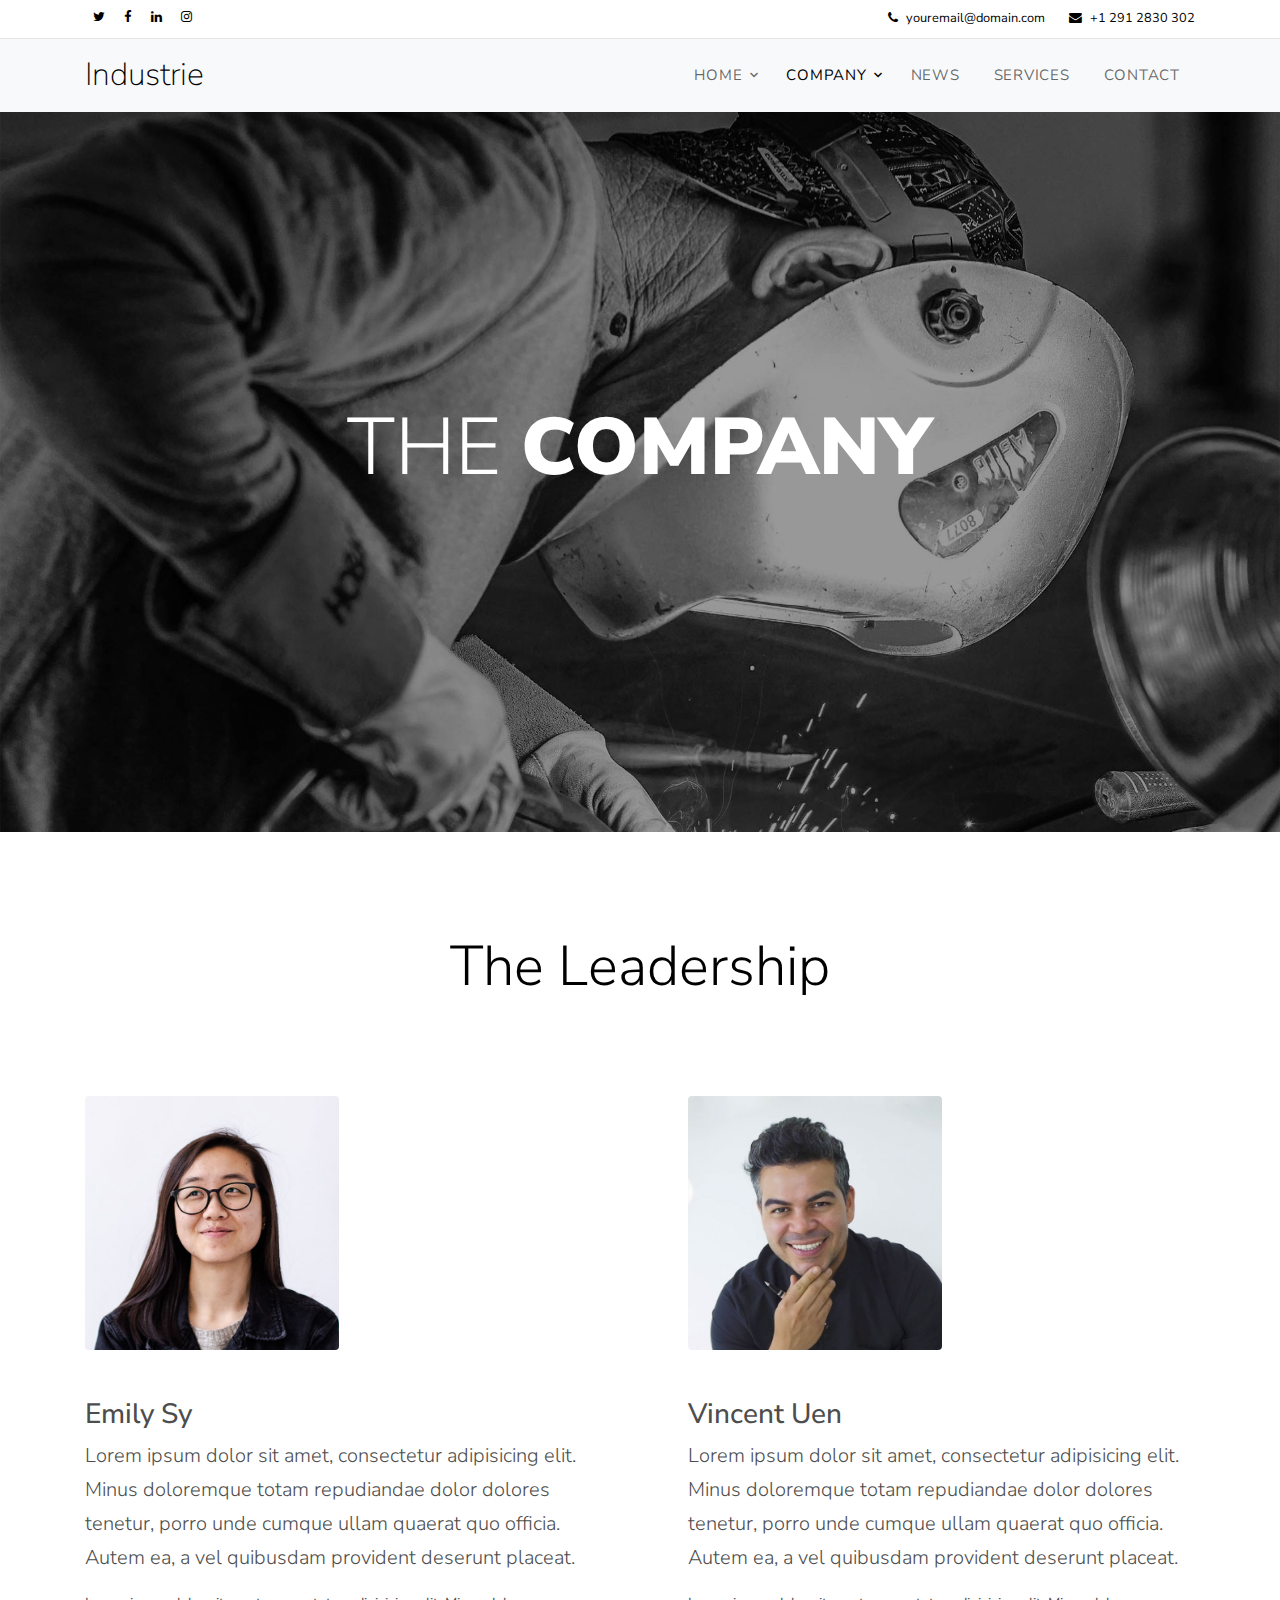
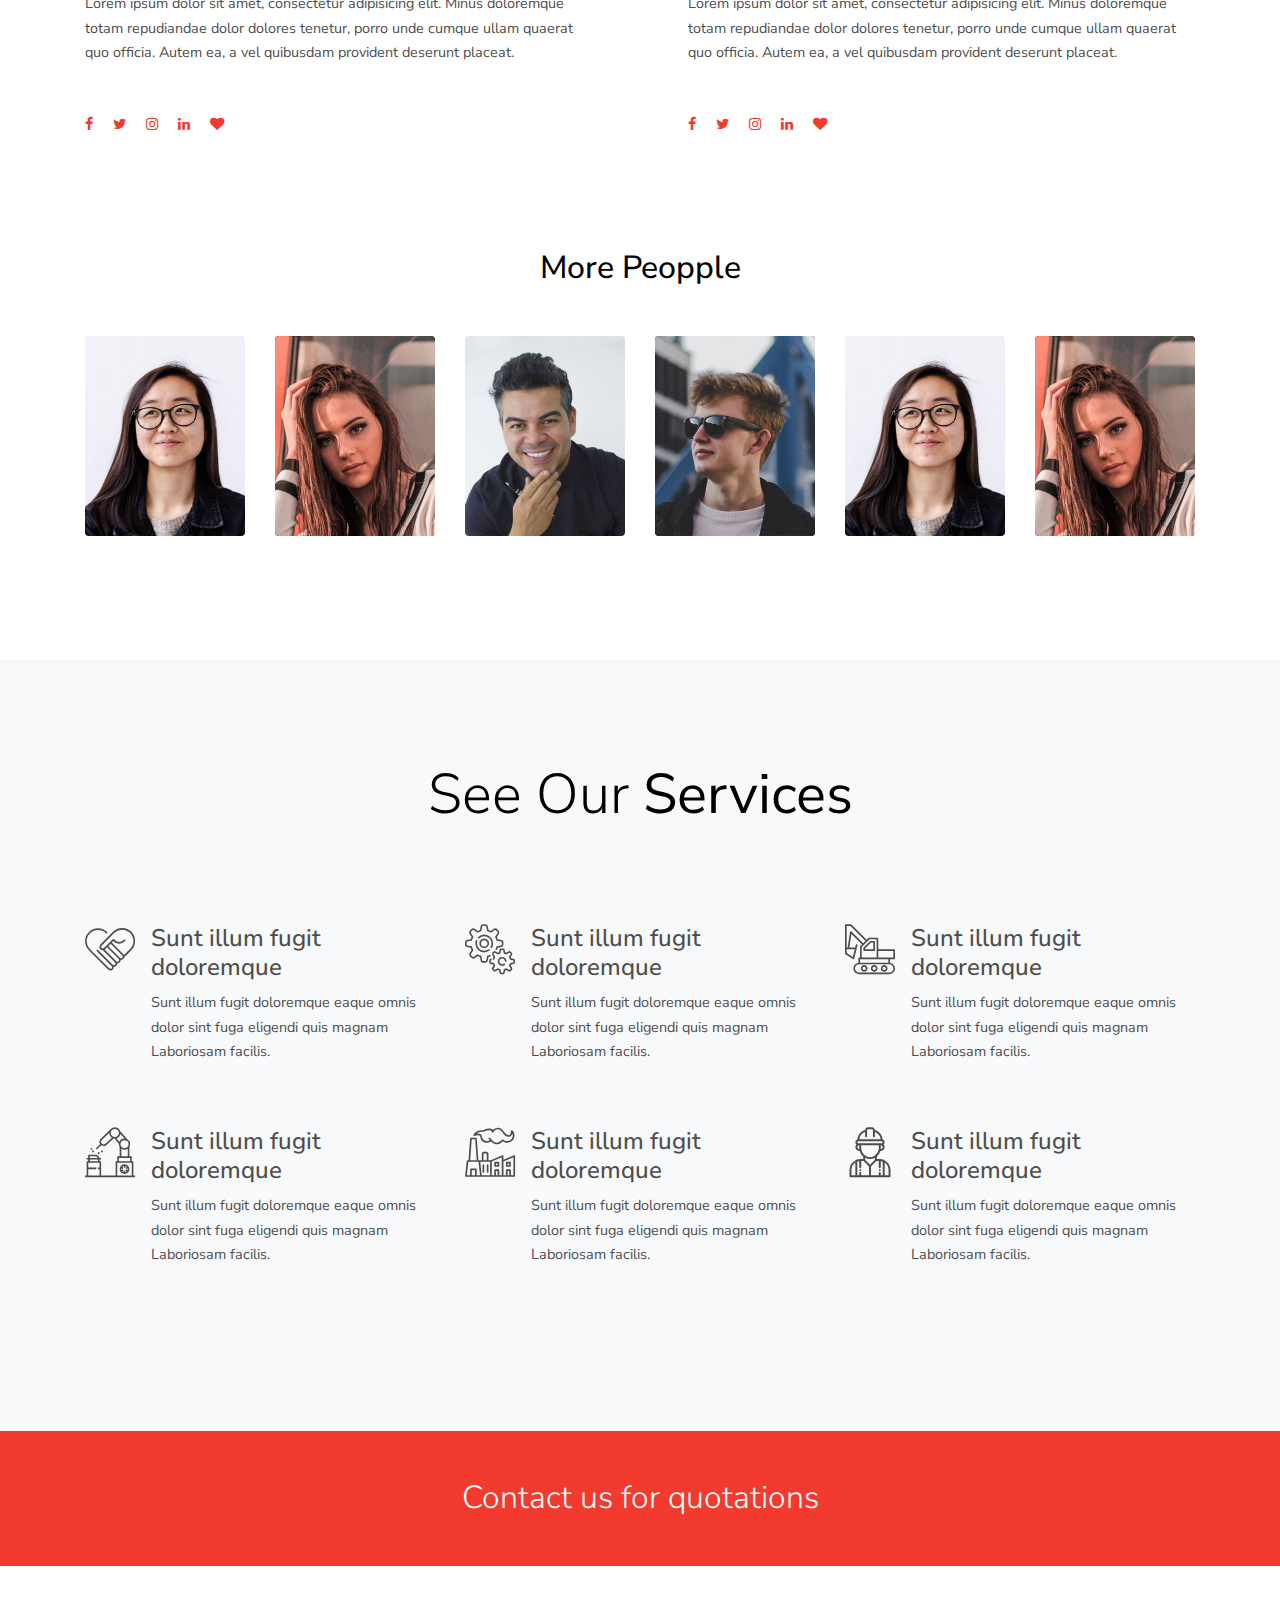
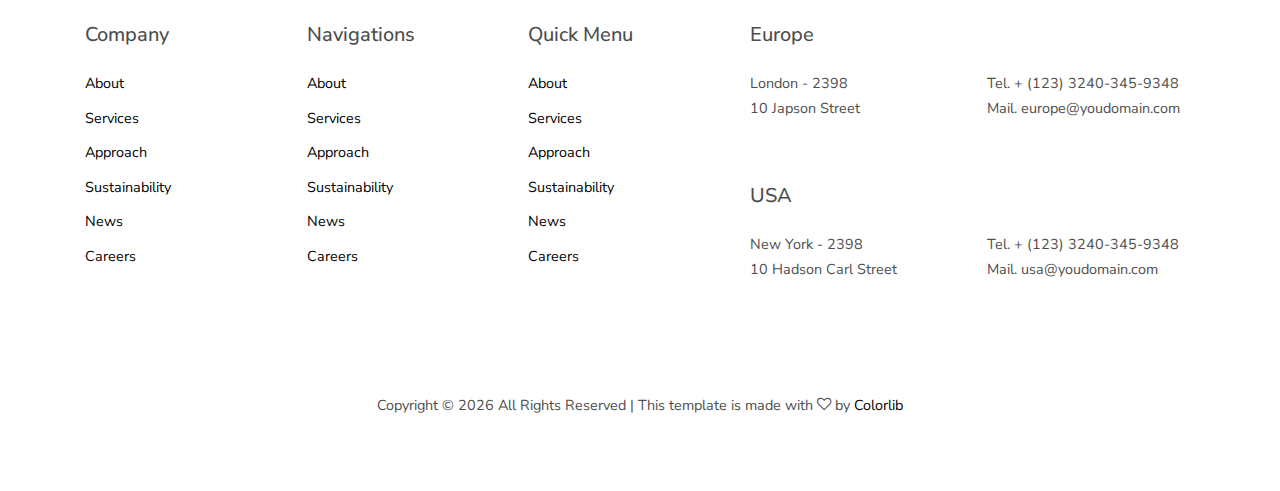
==== commit 182f9ac8: "Add files via upload" ====
--- a/about.html
+++ b/about.html
@@ -1,273 +1,420 @@
-﻿<!DOCTYPE HTML>
-<html>
-<head>
-<title>Ekaksh Overseas Manufacturers of dehydrated onions, garlic in India</title>
-<link rel="icon" type="image/jpg" href="images/favicon.jpg" />
-<meta name="viewport" content="width=device-width, initial-scale=1">
-<meta http-equiv="Content-Type" content="text/html; charset=utf-8" />
-<meta name="description" content="Ekaksh Overseas Manufacturers of Dehydrated onions and garlic in Gujarat India">
-<meta name="keywords" content="Ekaksh Overseas, Dehydrated garlic, Dehyrated Onions, manufacturers, exporters" />
-
-<script>
-  (function(i,s,o,g,r,a,m){i['GoogleAnalyticsObject']=r;i[r]=i[r]||function(){
-  (i[r].q=i[r].q||[]).push(arguments)},i[r].l=1*new Date();a=s.createElement(o),
-  m=s.getElementsByTagName(o)[0];a.async=1;a.src=g;m.parentNode.insertBefore(a,m)
-  })(window,document,'script','https://www.google-analytics.com/analytics.js','ga');
-
-  ga('create', 'UA-64755022-1', 'auto');
-  ga('send', 'pageview');
-
-</script>
-
-
-<script type="application/x-javascript"> addEventListener("load", function() { setTimeout(hideURLbar, 0); }, false); function hideURLbar(){ window.scrollTo(0,1); } </script>
-<!-- Custom Theme files -->
-<link href="css/bootstrap.css" rel="stylesheet" type="text/css" media="all" />
-<link href="css/style.css" rel="stylesheet" type="text/css" media="all" />
-<!-- js -->
-<script src="js/jquery-1.11.1.min.js"></script>
-<!-- //js -->
-<!-- animation-effect -->
-<link href="css/animate.min.css" rel="stylesheet"> 
-<script src="js/wow.min.js"></script>
-<script>
- new WOW().init();
-</script>
-<!-- //animation-effect -->
-<link href='//fonts.googleapis.com/css?family=Alex+Brush' rel='stylesheet' type='text/css'>
-<link href='//fonts.googleapis.com/css?family=Cabin:400,400italic,500,500italic,600,600italic,700,700italic' rel='stylesheet' type='text/css'>
-</head>
-
-<body>
-<!-- header -->
-	<div class="header">
-		<div class="container">
-			<nav class="navbar navbar-default">
-				<!-- Brand and toggle get grouped for better mobile display -->
-				<div class="navbar-header">
-				  <button type="button" class="navbar-toggle collapsed" data-toggle="collapse" data-target="#bs-example-navbar-collapse-1">
-					<span class="sr-only">Toggle navigation</span>
-					<span class="icon-bar"></span>
-					<span class="icon-bar"></span>
-					<span class="icon-bar"></span>
-				  </button>
-					<div class="logo">
-						<a class="navbar-brand" href="dehydrated-onions-garlic.html">Ekaksh</a>
-					</div>
-				</div>
-
-				<!-- Collect the nav links, forms, and other content for toggling -->
-				<div class="collapse navbar-collapse nav-wil" id="bs-example-navbar-collapse-1">
-					<nav class="cl-effect-13" id="cl-effect-13">
-						<ul class="nav navbar-nav">
-							<li><a href="dehydrated-onions-garlic.html" >Home</a></li>
-							<li><a href="about.html" class="active">About Us</a></li>
-							<li><a href="dehydrated-products.html" >Product</a></li>
-                            <li><a href="https://ekakshoverseas.blogspot.com/">Blog</a></li>
-                            <li><a href="mail.html">Contact Us</a></li>
-						</ul>
-					</nav>
-					<div class="social-icons">
-						<ul>
-							<li><a class="icon-link round facebook" href="https://twitter.com/Ekaksh_Overseas"></a></li>
-							<li><a class="icon-link round p" href="https://in.pinterest.com/Ekaksh_Overseas/"></a></li>
-							<li><a class="icon-link round twitter" href="https://www.facebook.com/Ekakshoverseas"></a></li>
-							<li><a class="icon-link round dribble" href="https://dribbble.com/session/new"></a></li>
-						</ul>
-					</div>
-				</div>
-				<!-- /.navbar-collapse -->
-			</nav>
-		</div>
-	</div>
-<!-- header -->
-<!-- banner1 -->
-	<div class="banner1">
-		<div class="container">
-		</div>
-	</div>
-<!-- //banner1 -->
-<!-- events -->
-	<div class="events">
-
-		<div class="container">
-            <div class="col-md-13" >
-			<p class="parrow" ><a href="dehydrated-onions-garlic.html" ><span>Home </span></a><img class="img-arrow" src="images/arrow.png"/><span> About Us </span>
-               
-		</div>
-			<h1 class="wow fadeInLeftBig" data-wow-duration="1000ms" data-wow-delay="300ms">About Ekaksh</h1>
-			<div class="event-grids">
-				<div class="col-md-4 event-grid wow flipInY" data-wow-duration="1000ms" data-wow-delay="300ms">
-					<!--<p class="dte">2 January,2016</p>-->
-					<img src="images/vision-mission-icon.png" alt="Our vision is Manufacturing best quality products like Indian spices, Dehydrated Onion and Garlic, Corn Starch Sesame Seeds and Peanuts" title="Manufacturing best quality products like Indian spices, Dehydrated Onion and Garlic, Corn Starch Sesame Seeds and Peanuts" class="img-responsive" />
-					<div class="nobis">
-						<a href="#">Vision and<span>Mission</span></a>
-					</div>
-					<p class="quod">At Ekaksh Overseas, we believe in achieving the customer’s goal-‘Maximum value of money at minimum cost’ by applying innovative best quality <b>Indian Spices Powder, Whole Spices, Dehydrated Onion and Garlic, Corn Starch Products, Sesame Seeds, Peanuts seeds etc..  </b></p>
-					
-				</div>
-				<div class="col-md-4 event-grid wow flipInY" data-wow-duration="1000ms" data-wow-delay="300ms">
-					<!--<p class="dte">5 January,2016</p>-->
-					<img src="images/Quality-Control.png" alt="We Produce best quality Products like Sesame seeds, Peanuts seeds, Dehydrated onion and Garlic, Corn Starch in India" title="We are Manufacturers of best quality Products" class="img-responsive" />
-					<div class="nobis">
-						<a href="#">Quality Control <span>Our Watchword</span></a>
-					</div>
-					<p class="quod">Each and every product of this company’s is tested for 100% at the Hydraulic Laboratory, to ensure its quality. It is the only company that tests its product cent percent. They believe in the philosophy of "Do it right for the first time."</p>
-					
-				</div>
-				<div class="col-md-4 event-grid wow flipInY" data-wow-duration="1000ms" data-wow-delay="300ms">
-					<!--<p class="dte">8 January,2016</p>-->
-					<img src="images/Our-Commitment.png" alt="We commitments to the Client Our Exports Products is very best quality and best rate in Sesame seeds, Corn starch, Peanuts seeds and dehydrated onion and garlics" title="Best Quality Commitments" class="img-responsive" />
-					<div class="nobis">
-						<a href="#">Our Commitment<span>With Customers</span></a>
-					</div>
-					<p class="quod">We at Ekaksh Overseas care about our customers’ success. Our relentless drive for improvement continues with the deployment. 
-                         We are driven to understand (and meet) customer requirements better than anyone else. Customer Focused on Quality is
-                         the way we aim to improve the customers' performance</p>
-					
-				</div>
-				<div class="clearfix"> </div>
-			</div>
-			<div class="featured-events">
-				<h2 class="wow fadeInLeftBig" data-wow-duration="1000ms" data-wow-delay="300ms">DEHYDRATED ONIONS, GARLIC</h2>
-				<div class="featured-evnt">
-					<div class="col-md-8 featured-events-left wow fadeInLeftBig" data-wow-duration="1000ms" data-wow-delay="300ms">
-						<h5>Ekaksh Overseas is manufacturer exporter supplier of  
-							<span>Dehydrated Garlic, Dehydrated red onions and Dehydrated white onions</span></h5>
-						<p>
-                    We are one of the largest manufacturers, suppliers and exporters of Onion and Garlic products like Dehydrated Onion, Dehydrated Garlic along with various other vegetables.
-                </p>
-                <p>
-                   We have our own farms for the raw materials and right from the growing the onions in our farms to processing, packaging and shipping is done in house under strict supervision.
-                </p>
-                <p>
-                    In every stage of production from choosing the right raw material to processing and packaging, stringent norms are followed and as a result we obtain the highest quality products.
-                </p>
-                
-                        <p>We understand that as suppliers of dehydrated onion, garlic and other vegetables, once our customers receive and acknowledge the best quality coupled with the best cost effective pricing, they will be able to notice the results themselves and our quality will speak for itself.
-                    </p>
-				<h5><span>Devoted for excellence thorough perfection</span></h5>
-						<ul class="last1">
-							<li><a href="#">Qualified team of experts</a></li>
-							<li><a href="#">Due care in selection of raw materials from its traditional origin.</a></li>
-							<li><a href="#">Modern Hi-Tech infrastructural facility</a></li>
-							<li><a href="#">State-of-art machineries from world’s technology leaders,to achieve best quality products manufactured under hygienic environment.</a></li>
-							<li><a href="#">All different processes are constantly monitored, verified and controlled, right from inception of raw materials to final packaging.</a></li> 
-							<li><a href="#">Stringent QC for each shipment lots</a></li>
-							<li><a href="#">Our in-house R & D facility also helps us in conducting regular market research, analyzing market trends and understanding the specific needs of our clients. This in depth study and understanding assists us to bring necessary changes in our range and in ensuring that our products meet the expectations of our global clients</a></li>
-							<li><a href="#">Immense expertise for processing, administration, marketing and exporting products to different countries</a></li>
-							<li><a href="#">We have built our reputation in the market by honoring our contracts, providing prompt delivery, reliable quality and by offering the best of services</a></li>
-						</ul>
-					</div>
-					<div class="col-md-4 featured-events-right wow flipInY" data-wow-duration="1000ms" data-wow-delay="300ms">
-						<img src="images/Dehydrate-onions-garlic.jpg" alt="Manufacturers and exporters of Sesame seeds and corn starch Products in india" title="Manufacturers of sesame seeds in india" class="img-responsive" />
-					</div>
-					<div class="clearfix"> </div>
-				</div>
-			</div>
-		</div>
-	</div>
-<!-- //events -->
-<!-- footer -->
-	<div class="footer">
-		<div class="container">
-			<div class="footer-grids">
-				<div class="col-md-3 footer-grid wow fadeInUp" data-wow-duration="1000ms" data-wow-delay="300ms">
-					<h3>Expand Market</h3>
-					<div class="footer-grd-left">
-						<p>We provides our export services in many country of world.</p>
-					</div>
-                    <div class="clearfix"> </div>
-                    <br />
-                    <h3>100% Satisfaction</h3>
-					<div class="footer-grd-left">
-						<p>Customers' satisfaction is our moto. We provides 100% satisfaction to our customers with our services.</p>
-					</div>
-                    <div class="clearfix"> </div>
-                    <br />
-                    <h3>24/7 Support</h3>
-					<div class="footer-grd-left">
-						<p>Our services for customer are 24 hour and 7 days in week.</p>
-					</div>
-                    <div class="clearfix"> </div>
-				</div>
-
-				<div class="col-md-3 footer-grid wow fadeInUp" data-wow-duration="1000ms" data-wow-delay="300ms">
-					<h3>Hot Products</h3>
-					<ul>
-						<li><a href="dehydrated-garlic.html">Dehydrated Garlic Products</a></li>
-						<li><a href="dehydrated-white-onion.html">Dehydrated White Onions Products</a></li>
-						<li><a href="dehydrated-red-onion.html">Dehydrated Red Onions Products</a></li>
-						</ul>
-				</div>
-				<div class="col-md-3 footer-grid wow fadeInUp" data-wow-duration="1000ms" data-wow-delay="300ms">
-					<h3>Advantages of Work With Us</h3>
-					<div class="footer-grd-left">
-						<p>Our work environment is freely and our staff is friendly to the customer</p>
-					</div>
-                    <div class="clearfix"> </div>
-                    <br />
-                    <h3>Wide Range</h3>
-					<div class="footer-grd-left">
-						<p>We provides wide range of every product type and also on each product.</p>
-					</div>
-                    <div class="clearfix"> </div>
-                    <br />
-                    <h3>Cost Effective Pricing</h3>
-					<div class="footer-grd-left">
-						<p>We provide every product to customers in reasonable and best to every product.</p>
-					</div>
-                    <div class="clearfix"> </div>
-				</div>
-				<div class="col-md-3 footer-grid wow fadeInUp" data-wow-duration="1000ms" data-wow-delay="300ms">
-					<h3>Flickr Posts</h3>
-					<div class="footer-grd">
-						<a href="https://ekakshoverseas.blogspot.in/2016/03/indian-spices-powder.html"><img src="images/11.jpg" class="img-responsive" alt="Manufacturers and Exporters of Indian Spices,Spices Powder"/ title="Manufacturers of Spices Powder"> </a>
-					</div>
-					<div class="footer-grd">
-						<a href="https://ekakshoverseas.blogspot.in/search/label/Indian-whole-spices"><img src="images/12.jpg" class="img-responsive" alt="Manufacturers, exporters of Whole Spices" title="Manufacturers of Whole Spices" /></a>
-					</div>
-					<div class="footer-grd">
-						<a href="https://ekakshoverseas.blogspot.in/search/label/Dehydrated%20Products"><img src="images/13.jpg" class="img-responsive" alt="Manufacturers of Dehydrated Onion and Garlic Products" title="Manuafcturers of dehydrated Garlic and Onion" /></a>
-					</div>
-                    <div class="footer-grd">
-						<a href="https://ekakshoverseas.blogspot.in/search/label/Starch%20Products"><img src="images/14.jpg" class="img-responsive" alt="Manufacturers and exporters of Corn Starch and Maize Starch Powder" title="Manufacturers of Corn starch" /></a>
-					</div>
-					<div class="footer-grd">
-						<a href="https://ekakshoverseas.blogspot.in/2016/03/oil-seeds.html"><img src="images/15.jpg" class="img-responsive" alt="Manufacturers, Exporters and Suppliers of Peanuts Seeds and Sesame seeds in india" title="Manufacturers of Sesame seeds" /></a>
-					</div>
-					<div class="footer-grd">
-						<a href="#"><img src="images/16.jpg" class="img-responsive" alt="Manufacturers and Exporters of Grains seeds in India" title="Manufacturers of Grains in India" /></a>
-					</div>
-					<div class="clearfix"> </div>
-				
-					<div class="clearfix"> </div>
-                    <br />
-                    <h3>Certification and Registration</h3>
-					
-                    	<div class="footer-grd">
-						<a href="http://ekakshoverseas.trustpass.alibaba.com"><img src="images/Alibaba.png" class="img-responsive" alt="Ekaksh Overseas At Alibaba" /></a>
-					</div>
-					<div class="footer-grd">
-						<a href="#"><img src="images/Apeda.png" class="img-responsive" alt=" " /></a>
-					</div>
-					<div class="footer-grd">
-						<a target="_blank" href="images/Fieo-Certification.jpg"><img src="images/Feio.png" class="img-responsive" alt="Ekaksh Certification of Fieo" /></a>
-					</div>
-					<div class="clearfix"> </div>
-				</div>
-				<div class="clearfix"> </div>
-			</div>
-		</div>
-	</div>
-	<div class="footer-bottom wow fadeInUp" data-wow-duration="1000ms" data-wow-delay="300ms">
-		<div class="container">
-			<p>&copy 2017 Hifuni Pumps. All rights reserved | Design by <a href="http://www.hifunipumps.com.com/">Hifuni Pumps</a></p>
-		</div>
-	</div>
-<!-- //footer -->
-<!-- for bootstrap working -->
-	<script src="js/bootstrap.js"></script>
-<!-- //for bootstrap working -->
-</body>
+<!DOCTYPE html>
+<html lang="en">
+  <head>
+    <title>Industrie &mdash; Colorlib Website Template</title>
+    <meta charset="utf-8">
+    <meta name="viewport" content="width=device-width, initial-scale=1, shrink-to-fit=no">
+
+    <link rel="stylesheet" href="https://fonts.googleapis.com/css?family=Nunito+Sans:200,300,400,700,900|Roboto+Mono:300,400,500"> 
+    <link rel="stylesheet" href="fonts/icomoon/style.css">
+
+    <link rel="stylesheet" href="css/bootstrap.min.css">
+    <link rel="stylesheet" href="css/magnific-popup.css">
+    <link rel="stylesheet" href="css/jquery-ui.css">
+    <link rel="stylesheet" href="css/owl.carousel.min.css">
+    <link rel="stylesheet" href="css/owl.theme.default.min.css">
+    <link rel="stylesheet" href="css/bootstrap-datepicker.css">
+    
+    
+    <link rel="stylesheet" href="fonts/flaticon/font/flaticon.css">
+  
+    <link rel="stylesheet" href="css/aos.css">
+
+    <link rel="stylesheet" href="css/style.css">
+    
+  </head>
+  <body>
+  
+  <div class="site-wrap">
+
+    <div class="site-mobile-menu">
+      <div class="site-mobile-menu-header">
+        <div class="site-mobile-menu-close mt-3">
+          <span class="icon-close2 js-menu-toggle"></span>
+        </div>
+      </div>
+      <div class="site-mobile-menu-body"></div>
+    </div> <!-- .site-mobile-menu -->
+    
+    
+    <div class="site-navbar-wrap bg-white">
+      <div class="site-navbar-top">
+        <div class="container py-2">
+          <div class="row align-items-center">
+            <div class="col-6">
+              <a href="#" class="p-2 pl-0"><span class="icon-twitter"></span></a>
+              <a href="#" class="p-2 pl-0"><span class="icon-facebook"></span></a>
+              <a href="#" class="p-2 pl-0"><span class="icon-linkedin"></span></a>
+              <a href="#" class="p-2 pl-0"><span class="icon-instagram"></span></a>
+            </div>
+            <div class="col-6">
+              <div class="d-flex ml-auto">
+                <a href="#" class="d-flex align-items-center ml-auto mr-4">
+                  <span class="icon-phone mr-2"></span>
+                  <span class="d-none d-md-inline-block">youremail@domain.com</span>
+                </a>
+                <a href="#" class="d-flex align-items-center">
+                  <span class="icon-envelope mr-2"></span>
+                  <span class="d-none d-md-inline-block">+1 291 2830 302</span>
+                </a>
+              </div>
+            </div>
+          </div>
+        </div>
+      </div>
+      <div class="site-navbar bg-light">
+        <div class="container py-1">
+          <div class="row align-items-center">
+            <div class="col-2">
+              <h2 class="mb-0 site-logo"><a href="index.html">Industrie</a></h2>
+            </div>
+            <div class="col-10">
+              <nav class="site-navigation text-right" role="navigation">
+                <div class="container">
+                  <div class="d-inline-block d-lg-none ml-md-0 mr-auto py-3"><a href="#" class="site-menu-toggle js-menu-toggle text-black"><span class="icon-menu h3"></span></a></div>
+
+                  <ul class="site-menu js-clone-nav d-none d-lg-block">
+                    <li class="has-children">
+                      <a href="index.html">Home</a>
+                      <ul class="dropdown arrow-top">
+                        <li><a href="#">Menu One</a></li>
+                        <li><a href="#">Menu Two</a></li>
+                        <li><a href="#">Menu Three</a></li>
+                        <li class="has-children">
+                          <a href="#">Sub Menu</a>
+                          <ul class="dropdown">
+                            <li><a href="#">Menu One</a></li>
+                            <li><a href="#">Menu Two</a></li>
+                            <li><a href="#">Menu Three</a></li>
+                          </ul>
+                        </li>
+                      </ul>
+                    </li>
+                    <li class="has-children active">
+                      <a href="about.html">Company</a>
+                      <ul class="dropdown arrow-top">
+                        <li><a href="#">Menu One</a></li>
+                        <li><a href="#">Menu Two</a></li>
+                        <li><a href="#">Menu Three</a></li>
+                      </ul>
+                    </li>
+                    <li><a href="news.html">News</a></li>
+                    <li><a href="services.html">Services</a></li>
+                    <li><a href="contact.html">Contact</a></li>
+                  </ul>
+                </div>
+              </nav>
+            </div>
+          </div>
+        </div>
+      </div>
+    </div>
+  
+
+    <div class="site-blocks-cover inner-page overlay" style="background-image: url(images/hero_bg_2.jpg);" data-aos="fade" data-stellar-background-ratio="0.5">
+      <div class="container">
+        <div class="row align-items-center justify-content-center">
+          <div class="col-md-7 text-center">
+            <h1 class="mb-5">The <strong>Company</strong></h1>
+          </div>
+        </div>
+      </div>
+    </div>  
+
+
+    <div class="site-section section-about">
+      <div class="container">
+        <div class="row mb-5 justify-content-center">
+          <div class="col-md-6 text-center">
+            <h2 class="display-4 text-black mb-5">The Leadership</h2>
+          </div>
+        </div>
+        <div class="row">
+          <div class="col-md-6 pr-md-5 text-left mb-5">
+            <div>
+              <img src="images/person_1.jpg" alt="Image" class="w-50 mb-5 rounded">
+              <h3>Emily Sy</h3>
+              <p class="lead">Lorem ipsum dolor sit amet, consectetur adipisicing elit. Minus doloremque totam repudiandae dolor dolores tenetur, porro unde cumque ullam quaerat quo officia. Autem ea, a vel quibusdam provident deserunt placeat.</p>
+              <p>Lorem ipsum dolor sit amet, consectetur adipisicing elit. Minus doloremque totam repudiandae dolor dolores tenetur, porro unde cumque ullam quaerat quo officia. Autem ea, a vel quibusdam provident deserunt placeat.</p>
+
+              <p class="mt-5">
+                <a href="#" class="py-4 pl-0 pr-2"><span class="icon-facebook"></span></a>
+                <a href="#" class="py-4 pl-2 pr-2"><span class="icon-twitter"></span></a>
+                <a href="#" class="py-4 pl-2 pr-2"><span class="icon-instagram"></span></a>
+                <a href="#" class="py-4 pl-2 pr-2"><span class="icon-linkedin"></span></a>
+                <a href="#" class="py-4 pl-2 pr-2"><span class="icon-heart"></span></a>
+              </p>
+            </div>
+          </div>
+          <div class="col-md-6 pl-md-5 text-left">
+            <div>
+              <img src="images/person_3.jpg" alt="Image" class="w-50 mb-5 rounded">
+              <h3>Vincent Uen</h3>
+              <p class="lead">Lorem ipsum dolor sit amet, consectetur adipisicing elit. Minus doloremque totam repudiandae dolor dolores tenetur, porro unde cumque ullam quaerat quo officia. Autem ea, a vel quibusdam provident deserunt placeat.</p>
+              <p>Lorem ipsum dolor sit amet, consectetur adipisicing elit. Minus doloremque totam repudiandae dolor dolores tenetur, porro unde cumque ullam quaerat quo officia. Autem ea, a vel quibusdam provident deserunt placeat.</p>
+
+              <p class="mt-5">
+                <a href="#" class="py-4 pl-0 pr-2"><span class="icon-facebook"></span></a>
+                <a href="#" class="py-4 pl-2 pr-2"><span class="icon-twitter"></span></a>
+                <a href="#" class="py-4 pl-2 pr-2"><span class="icon-instagram"></span></a>
+                <a href="#" class="py-4 pl-2 pr-2"><span class="icon-linkedin"></span></a>
+                <a href="#" class="py-4 pl-2 pr-2"><span class="icon-heart"></span></a>
+              </p>
+            </div>
+          </div>
+        </div>
+
+        <div class="row mt-5">
+          <div class="col-12 text-center">
+            <h2 class="display-5 text-black mb-5">More Peopple</h2>
+          </div>
+        </div>
+        <div class="row">
+          <div class="col-6 col-md-4 col-lg-2 mb-4">
+            <a href="#" class="block-37">
+              <div class="image" style="background-image: url(images/person_1.jpg);">
+                <div class="block-37-overlay">
+                  <span class="icon icon-visibility"></span>
+                </div>
+              </div>
+            </a>
+          </div>
+          <div class="col-6 col-md-4 col-lg-2 mb-4">
+            <a href="#" class="block-37">
+              <div class="image" style="background-image: url(images/person_2.jpg);">
+                <div class="block-37-overlay">
+                  <span class="icon icon-visibility"></span>
+                </div>
+              </div>
+            </a>
+          </div>
+          <div class="col-6 col-md-4 col-lg-2 mb-4">
+            <a href="#" class="block-37">
+              <div class="image" style="background-image: url(images/person_3.jpg);">
+                <div class="block-37-overlay">
+                  <span class="icon icon-visibility"></span>
+                </div>
+              </div>
+            </a>
+          </div>
+          <div class="col-6 col-md-4 col-lg-2 mb-4">
+            <a href="#" class="block-37">
+              <div class="image" style="background-image: url(images/person_4.jpg);">
+                <div class="block-37-overlay">
+                  <span class="icon icon-visibility"></span>
+                </div>
+              </div>
+            </a>
+          </div>
+          <div class="col-6 col-md-4 col-lg-2 mb-4">
+            <a href="#" class="block-37">
+              <div class="image" style="background-image: url(images/person_1.jpg);">
+                <div class="block-37-overlay">
+                  <span class="icon icon-visibility"></span>
+                </div>
+              </div>
+            </a>
+          </div>
+          <div class="col-6 col-md-4 col-lg-2 mb-4">
+            <a href="#" class="block-37">
+              <div class="image" style="background-image: url(images/person_2.jpg);">
+                <div class="block-37-overlay">
+                  <span class="icon icon-visibility"></span>
+                </div>
+              </div>
+            </a>
+          </div>
+        </div>
+      </div>
+    </div>
+
+    <div class="site-section bg-light">
+      <div class="container">
+        <div class="row mb-5 justify-content-center">
+          <div class="col-md-6 text-center">
+            <h2 class="display-4 text-black mb-5">See Our <strong>Services</strong></h2>
+          </div>
+        </div>
+        <div class="row">
+          <div class="col-md-6 col-lg-4">
+            <div class="site-block-feature-2 d-flex rounded mb-5">
+              <div class="mr-3">
+                <span class="icon flaticon-agreement font-weight-light "></span>
+              </div>
+              <div class="text">
+                <h3>Sunt illum fugit doloremque</h3>
+                <p>Sunt illum fugit doloremque eaque omnis dolor sint fuga eligendi quis magnam Laboriosam facilis.</p>
+              </div>
+            </div>
+          </div>
+
+          <div class="col-md-6 col-lg-4">
+            <div class="site-block-feature-2 d-flex rounded mb-5">
+              <div class="mr-3">
+                <span class="icon flaticon-gears font-weight-light "></span>
+              </div>
+              <div class="text">
+                <h3>Sunt illum fugit doloremque</h3>
+                <p>Sunt illum fugit doloremque eaque omnis dolor sint fuga eligendi quis magnam Laboriosam facilis.</p>
+              </div>
+            </div>
+          </div>
+
+          <div class="col-md-6 col-lg-4">
+            <div class="site-block-feature-2 d-flex rounded mb-5">
+              <div class="mr-3">
+                <span class="icon flaticon-excavator font-weight-light "></span>
+              </div>
+              <div class="text">
+                <h3>Sunt illum fugit doloremque</h3>
+                <p>Sunt illum fugit doloremque eaque omnis dolor sint fuga eligendi quis magnam Laboriosam facilis.</p>
+              </div>
+            </div>
+          </div>
+
+          <div class="col-md-6 col-lg-4">
+            <div class="site-block-feature-2 d-flex rounded mb-5">
+              <div class="mr-3">
+                <span class="icon flaticon-industrial-robot font-weight-light "></span>
+              </div>
+              <div class="text">
+                <h3>Sunt illum fugit doloremque</h3>
+                <p>Sunt illum fugit doloremque eaque omnis dolor sint fuga eligendi quis magnam Laboriosam facilis.</p>
+              </div>
+            </div>
+          </div>
+
+          <div class="col-md-6 col-lg-4">
+            <div class="site-block-feature-2 d-flex rounded mb-5">
+              <div class="mr-3">
+                <span class="icon flaticon-industry font-weight-light "></span>
+              </div>
+              <div class="text">
+                <h3>Sunt illum fugit doloremque</h3>
+                <p>Sunt illum fugit doloremque eaque omnis dolor sint fuga eligendi quis magnam Laboriosam facilis.</p>
+              </div>
+            </div>
+          </div>
+
+          <div class="col-md-6 col-lg-4">
+            <div class="site-block-feature-2 d-flex rounded mb-5">
+              <div class="mr-3">
+                <span class="icon flaticon-worker font-weight-light "></span>
+              </div>
+              <div class="text">
+                <h3>Sunt illum fugit doloremque</h3>
+                <p>Sunt illum fugit doloremque eaque omnis dolor sint fuga eligendi quis magnam Laboriosam facilis.</p>
+              </div>
+            </div>
+          </div>
+
+          
+
+        </div>
+      </div>
+    </div>
+    
+
+    <div class="promo py-5 bg-primary">
+      <div class="container text-center">
+        <h2 class="d-block mb-0 font-weight-light text-white"><a href="#" class="text-white d-block">Contact us for quotations</a></h2>
+      </div>
+    </div>
+    
+    <footer class="site-footer">
+      <div class="container">
+        
+
+        <div class="row">
+          <div class="col-lg-7">
+            <div class="row">
+              <div class="col-6 col-md-4 col-lg-4 mb-5 mb-lg-0">
+                <h3 class="footer-heading mb-4">Company</h3>
+                <ul class="list-unstyled">
+                  <li><a href="#">About</a></li>
+                  <li><a href="#">Services</a></li>
+                  <li><a href="#">Approach</a></li>
+                  <li><a href="#">Sustainability</a></li>
+                  <li><a href="#">News</a></li>
+                  <li><a href="#">Careers</a></li>
+                </ul>
+              </div>
+              <div class="col-6 col-md-4 col-lg-4 mb-5 mb-lg-0">
+                <h3 class="footer-heading mb-4">Navigations</h3>
+                <ul class="list-unstyled">
+                  <li><a href="#">About</a></li>
+                  <li><a href="#">Services</a></li>
+                  <li><a href="#">Approach</a></li>
+                  <li><a href="#">Sustainability</a></li>
+                  <li><a href="#">News</a></li>
+                  <li><a href="#">Careers</a></li>
+                </ul>
+              </div>
+              <div class="col-6 col-md-4 col-lg-4 mb-5 mb-lg-0">
+                <h3 class="footer-heading mb-4">Quick Menu</h3>
+                <ul class="list-unstyled">
+                  <li><a href="#">About</a></li>
+                  <li><a href="#">Services</a></li>
+                  <li><a href="#">Approach</a></li>
+                  <li><a href="#">Sustainability</a></li>
+                  <li><a href="#">News</a></li>
+                  <li><a href="#">Careers</a></li>
+                </ul>
+              </div>
+            </div>
+          </div>
+          <div class="col-lg-5">
+            <div class="row mb-5">
+              <div class="col-md-12"><h3 class="footer-heading mb-4">Europe</h3></div>
+              <div class="col-md-6">
+                <p>London - 2398 <br> 10 Japson Street</p>    
+              </div>
+              <div class="col-md-6">
+                Tel. + (123) 3240-345-9348 <br>
+                Mail. europe@youdomain.com
+              </div>
+            </div>
+
+            <div class="row">
+              <div class="col-md-12"><h3 class="footer-heading mb-4">USA</h3></div>
+              <div class="col-md-6">
+                <p>New York - 2398 <br> 10 Hadson Carl Street</p>    
+              </div>
+              <div class="col-md-6">
+                Tel. + (123) 3240-345-9348 <br>
+                Mail. usa@youdomain.com
+              </div>
+            </div>
+            
+          </div>
+        </div>
+        <div class="row pt-5 mt-5 text-center">
+          <div class="col-md-12">
+            <p>
+            <!-- Link back to Colorlib can't be removed. Template is licensed under CC BY 3.0. -->
+            Copyright &copy; <script data-cfasync="false" src="/cdn-cgi/scripts/5c5dd728/cloudflare-static/email-decode.min.js"></script><script>document.write(new Date().getFullYear());</script> All Rights Reserved | This template is made with <i class="icon-heart-o" aria-hidden="true"></i> by <a href="https://colorlib.com" target="_blank" >Colorlib</a>
+            <!-- Link back to Colorlib can't be removed. Template is licensed under CC BY 3.0. -->
+            </p>
+          </div>
+          
+        </div>
+      </div>
+    </footer>
+  </div>
+
+  <script src="js/jquery-3.3.1.min.js"></script>
+  <script src="js/jquery-migrate-3.0.1.min.js"></script>
+  <script src="js/jquery-ui.js"></script>
+  <script src="js/popper.min.js"></script>
+  <script src="js/bootstrap.min.js"></script>
+  <script src="js/owl.carousel.min.js"></script>
+  <script src="js/jquery.stellar.min.js"></script>
+  <script src="js/jquery.countdown.min.js"></script>
+  <script src="js/jquery.magnific-popup.min.js"></script>
+  <script src="js/bootstrap-datepicker.min.js"></script>
+  <script src="js/aos.js"></script>
+
+  <script src="js/main.js"></script>
+    
+  </body>
 </html>--- a/fonts/icomoon/style.css
+++ b/fonts/icomoon/style.css
@@ -0,0 +1,4919 @@
+@font-face {
+  font-family: 'icomoon';
+  src:  url('fonts/icomoon.eot?10si43');
+  src:  url('fonts/icomoon.eot?10si43#iefix') format('embedded-opentype'),
+    url('fonts/icomoon.ttf?10si43') format('truetype'),
+    url('fonts/icomoon.woff?10si43') format('woff'),
+    url('fonts/icomoon.svg?10si43#icomoon') format('svg');
+  font-weight: normal;
+  font-style: normal;
+}
+
+[class^="icon-"], [class*=" icon-"] {
+  /* use !important to prevent issues with browser extensions that change fonts */
+  font-family: 'icomoon' !important;
+  speak: none;
+  font-style: normal;
+  font-weight: normal;
+  font-variant: normal;
+  text-transform: none;
+  line-height: 1;
+
+  /* Better Font Rendering =========== */
+  -webkit-font-smoothing: antialiased;
+  -moz-osx-font-smoothing: grayscale;
+}
+
+.icon-asterisk:before {
+  content: "\f069";
+}
+.icon-plus:before {
+  content: "\f067";
+}
+.icon-question:before {
+  content: "\f128";
+}
+.icon-minus:before {
+  content: "\f068";
+}
+.icon-glass:before {
+  content: "\f000";
+}
+.icon-music:before {
+  content: "\f001";
+}
+.icon-search:before {
+  content: "\f002";
+}
+.icon-envelope-o:before {
+  content: "\f003";
+}
+.icon-heart:before {
+  content: "\f004";
+}
+.icon-star:before {
+  content: "\f005";
+}
+.icon-star-o:before {
+  content: "\f006";
+}
+.icon-user:before {
+  content: "\f007";
+}
+.icon-film:before {
+  content: "\f008";
+}
+.icon-th-large:before {
+  content: "\f009";
+}
+.icon-th:before {
+  content: "\f00a";
+}
+.icon-th-list:before {
+  content: "\f00b";
+}
+.icon-check:before {
+  content: "\f00c";
+}
+.icon-close:before {
+  content: "\f00d";
+}
+.icon-remove:before {
+  content: "\f00d";
+}
+.icon-times:before {
+  content: "\f00d";
+}
+.icon-search-plus:before {
+  content: "\f00e";
+}
+.icon-search-minus:before {
+  content: "\f010";
+}
+.icon-power-off:before {
+  content: "\f011";
+}
+.icon-signal:before {
+  content: "\f012";
+}
+.icon-cog:before {
+  content: "\f013";
+}
+.icon-gear:before {
+  content: "\f013";
+}
+.icon-trash-o:before {
+  content: "\f014";
+}
+.icon-home:before {
+  content: "\f015";
+}
+.icon-file-o:before {
+  content: "\f016";
+}
+.icon-clock-o:before {
+  content: "\f017";
+}
+.icon-road:before {
+  content: "\f018";
+}
+.icon-download:before {
+  content: "\f019";
+}
+.icon-arrow-circle-o-down:before {
+  content: "\f01a";
+}
+.icon-arrow-circle-o-up:before {
+  content: "\f01b";
+}
+.icon-inbox:before {
+  content: "\f01c";
+}
+.icon-play-circle-o:before {
+  content: "\f01d";
+}
+.icon-repeat:before {
+  content: "\f01e";
+}
+.icon-rotate-right:before {
+  content: "\f01e";
+}
+.icon-refresh:before {
+  content: "\f021";
+}
+.icon-list-alt:before {
+  content: "\f022";
+}
+.icon-lock:before {
+  content: "\f023";
+}
+.icon-flag:before {
+  content: "\f024";
+}
+.icon-headphones:before {
+  content: "\f025";
+}
+.icon-volume-off:before {
+  content: "\f026";
+}
+.icon-volume-down:before {
+  content: "\f027";
+}
+.icon-volume-up:before {
+  content: "\f028";
+}
+.icon-qrcode:before {
+  content: "\f029";
+}
+.icon-barcode:before {
+  content: "\f02a";
+}
+.icon-tag:before {
+  content: "\f02b";
+}
+.icon-tags:before {
+  content: "\f02c";
+}
+.icon-book:before {
+  content: "\f02d";
+}
+.icon-bookmark:before {
+  content: "\f02e";
+}
+.icon-print:before {
+  content: "\f02f";
+}
+.icon-camera:before {
+  content: "\f030";
+}
+.icon-font:before {
+  content: "\f031";
+}
+.icon-bold:before {
+  content: "\f032";
+}
+.icon-italic:before {
+  content: "\f033";
+}
+.icon-text-height:before {
+  content: "\f034";
+}
+.icon-text-width:before {
+  content: "\f035";
+}
+.icon-align-left:before {
+  content: "\f036";
+}
+.icon-align-center:before {
+  content: "\f037";
+}
+.icon-align-right:before {
+  content: "\f038";
+}
+.icon-align-justify:before {
+  content: "\f039";
+}
+.icon-list:before {
+  content: "\f03a";
+}
+.icon-dedent:before {
+  content: "\f03b";
+}
+.icon-outdent:before {
+  content: "\f03b";
+}
+.icon-indent:before {
+  content: "\f03c";
+}
+.icon-video-camera:before {
+  content: "\f03d";
+}
+.icon-image:before {
+  content: "\f03e";
+}
+.icon-photo:before {
+  content: "\f03e";
+}
+.icon-picture-o:before {
+  content: "\f03e";
+}
+.icon-pencil:before {
+  content: "\f040";
+}
+.icon-map-marker:before {
+  content: "\f041";
+}
+.icon-adjust:before {
+  content: "\f042";
+}
+.icon-tint:before {
+  content: "\f043";
+}
+.icon-edit:before {
+  content: "\f044";
+}
+.icon-pencil-square-o:before {
+  content: "\f044";
+}
+.icon-share-square-o:before {
+  content: "\f045";
+}
+.icon-check-square-o:before {
+  content: "\f046";
+}
+.icon-arrows:before {
+  content: "\f047";
+}
+.icon-step-backward:before {
+  content: "\f048";
+}
+.icon-fast-backward:before {
+  content: "\f049";
+}
+.icon-backward:before {
+  content: "\f04a";
+}
+.icon-play:before {
+  content: "\f04b";
+}
+.icon-pause:before {
+  content: "\f04c";
+}
+.icon-stop:before {
+  content: "\f04d";
+}
+.icon-forward:before {
+  content: "\f04e";
+}
+.icon-fast-forward:before {
+  content: "\f050";
+}
+.icon-step-forward:before {
+  content: "\f051";
+}
+.icon-eject:before {
+  content: "\f052";
+}
+.icon-chevron-left:before {
+  content: "\f053";
+}
+.icon-chevron-right:before {
+  content: "\f054";
+}
+.icon-plus-circle:before {
+  content: "\f055";
+}
+.icon-minus-circle:before {
+  content: "\f056";
+}
+.icon-times-circle:before {
+  content: "\f057";
+}
+.icon-check-circle:before {
+  content: "\f058";
+}
+.icon-question-circle:before {
+  content: "\f059";
+}
+.icon-info-circle:before {
+  content: "\f05a";
+}
+.icon-crosshairs:before {
+  content: "\f05b";
+}
+.icon-times-circle-o:before {
+  content: "\f05c";
+}
+.icon-check-circle-o:before {
+  content: "\f05d";
+}
+.icon-ban:before {
+  content: "\f05e";
+}
+.icon-arrow-left:before {
+  content: "\f060";
+}
+.icon-arrow-right:before {
+  content: "\f061";
+}
+.icon-arrow-up:before {
+  content: "\f062";
+}
+.icon-arrow-down:before {
+  content: "\f063";
+}
+.icon-mail-forward:before {
+  content: "\f064";
+}
+.icon-share:before {
+  content: "\f064";
+}
+.icon-expand:before {
+  content: "\f065";
+}
+.icon-compress:before {
+  content: "\f066";
+}
+.icon-exclamation-circle:before {
+  content: "\f06a";
+}
+.icon-gift:before {
+  content: "\f06b";
+}
+.icon-leaf:before {
+  content: "\f06c";
+}
+.icon-fire:before {
+  content: "\f06d";
+}
+.icon-eye:before {
+  content: "\f06e";
+}
+.icon-eye-slash:before {
+  content: "\f070";
+}
+.icon-exclamation-triangle:before {
+  content: "\f071";
+}
+.icon-warning:before {
+  content: "\f071";
+}
+.icon-plane:before {
+  content: "\f072";
+}
+.icon-calendar:before {
+  content: "\f073";
+}
+.icon-random:before {
+  content: "\f074";
+}
+.icon-comment:before {
+  content: "\f075";
+}
+.icon-magnet:before {
+  content: "\f076";
+}
+.icon-chevron-up:before {
+  content: "\f077";
+}
+.icon-chevron-down:before {
+  content: "\f078";
+}
+.icon-retweet:before {
+  content: "\f079";
+}
+.icon-shopping-cart:before {
+  content: "\f07a";
+}
+.icon-folder:before {
+  content: "\f07b";
+}
+.icon-folder-open:before {
+  content: "\f07c";
+}
+.icon-arrows-v:before {
+  content: "\f07d";
+}
+.icon-arrows-h:before {
+  content: "\f07e";
+}
+.icon-bar-chart:before {
+  content: "\f080";
+}
+.icon-bar-chart-o:before {
+  content: "\f080";
+}
+.icon-twitter-square:before {
+  content: "\f081";
+}
+.icon-facebook-square:before {
+  content: "\f082";
+}
+.icon-camera-retro:before {
+  content: "\f083";
+}
+.icon-key:before {
+  content: "\f084";
+}
+.icon-cogs:before {
+  content: "\f085";
+}
+.icon-gears:before {
+  content: "\f085";
+}
+.icon-comments:before {
+  content: "\f086";
+}
+.icon-thumbs-o-up:before {
+  content: "\f087";
+}
+.icon-thumbs-o-down:before {
+  content: "\f088";
+}
+.icon-star-half:before {
+  content: "\f089";
+}
+.icon-heart-o:before {
+  content: "\f08a";
+}
+.icon-sign-out:before {
+  content: "\f08b";
+}
+.icon-linkedin-square:before {
+  content: "\f08c";
+}
+.icon-thumb-tack:before {
+  content: "\f08d";
+}
+.icon-external-link:before {
+  content: "\f08e";
+}
+.icon-sign-in:before {
+  content: "\f090";
+}
+.icon-trophy:before {
+  content: "\f091";
+}
+.icon-github-square:before {
+  content: "\f092";
+}
+.icon-upload:before {
+  content: "\f093";
+}
+.icon-lemon-o:before {
+  content: "\f094";
+}
+.icon-phone:before {
+  content: "\f095";
+}
+.icon-square-o:before {
+  content: "\f096";
+}
+.icon-bookmark-o:before {
+  content: "\f097";
+}
+.icon-phone-square:before {
+  content: "\f098";
+}
+.icon-twitter:before {
+  content: "\f099";
+}
+.icon-facebook:before {
+  content: "\f09a";
+}
+.icon-facebook-f:before {
+  content: "\f09a";
+}
+.icon-github:before {
+  content: "\f09b";
+}
+.icon-unlock:before {
+  content: "\f09c";
+}
+.icon-credit-card:before {
+  content: "\f09d";
+}
+.icon-feed:before {
+  content: "\f09e";
+}
+.icon-rss:before {
+  content: "\f09e";
+}
+.icon-hdd-o:before {
+  content: "\f0a0";
+}
+.icon-bullhorn:before {
+  content: "\f0a1";
+}
+.icon-bell-o:before {
+  content: "\f0a2";
+}
+.icon-certificate:before {
+  content: "\f0a3";
+}
+.icon-hand-o-right:before {
+  content: "\f0a4";
+}
+.icon-hand-o-left:before {
+  content: "\f0a5";
+}
+.icon-hand-o-up:before {
+  content: "\f0a6";
+}
+.icon-hand-o-down:before {
+  content: "\f0a7";
+}
+.icon-arrow-circle-left:before {
+  content: "\f0a8";
+}
+.icon-arrow-circle-right:before {
+  content: "\f0a9";
+}
+.icon-arrow-circle-up:before {
+  content: "\f0aa";
+}
+.icon-arrow-circle-down:before {
+  content: "\f0ab";
+}
+.icon-globe:before {
+  content: "\f0ac";
+}
+.icon-wrench:before {
+  content: "\f0ad";
+}
+.icon-tasks:before {
+  content: "\f0ae";
+}
+.icon-filter:before {
+  content: "\f0b0";
+}
+.icon-briefcase:before {
+  content: "\f0b1";
+}
+.icon-arrows-alt:before {
+  content: "\f0b2";
+}
+.icon-group:before {
+  content: "\f0c0";
+}
+.icon-users:before {
+  content: "\f0c0";
+}
+.icon-chain:before {
+  content: "\f0c1";
+}
+.icon-link:before {
+  content: "\f0c1";
+}
+.icon-cloud:before {
+  content: "\f0c2";
+}
+.icon-flask:before {
+  content: "\f0c3";
+}
+.icon-cut:before {
+  content: "\f0c4";
+}
+.icon-scissors:before {
+  content: "\f0c4";
+}
+.icon-copy:before {
+  content: "\f0c5";
+}
+.icon-files-o:before {
+  content: "\f0c5";
+}
+.icon-paperclip:before {
+  content: "\f0c6";
+}
+.icon-floppy-o:before {
+  content: "\f0c7";
+}
+.icon-save:before {
+  content: "\f0c7";
+}
+.icon-square:before {
+  content: "\f0c8";
+}
+.icon-bars:before {
+  content: "\f0c9";
+}
+.icon-navicon:before {
+  content: "\f0c9";
+}
+.icon-reorder:before {
+  content: "\f0c9";
+}
+.icon-list-ul:before {
+  content: "\f0ca";
+}
+.icon-list-ol:before {
+  content: "\f0cb";
+}
+.icon-strikethrough:before {
+  content: "\f0cc";
+}
+.icon-underline:before {
+  content: "\f0cd";
+}
+.icon-table:before {
+  content: "\f0ce";
+}
+.icon-magic:before {
+  content: "\f0d0";
+}
+.icon-truck:before {
+  content: "\f0d1";
+}
+.icon-pinterest:before {
+  content: "\f0d2";
+}
+.icon-pinterest-square:before {
+  content: "\f0d3";
+}
+.icon-google-plus-square:before {
+  content: "\f0d4";
+}
+.icon-google-plus:before {
+  content: "\f0d5";
+}
+.icon-money:before {
+  content: "\f0d6";
+}
+.icon-caret-down:before {
+  content: "\f0d7";
+}
+.icon-caret-up:before {
+  content: "\f0d8";
+}
+.icon-caret-left:before {
+  content: "\f0d9";
+}
+.icon-caret-right:before {
+  content: "\f0da";
+}
+.icon-columns:before {
+  content: "\f0db";
+}
+.icon-sort:before {
+  content: "\f0dc";
+}
+.icon-unsorted:before {
+  content: "\f0dc";
+}
+.icon-sort-desc:before {
+  content: "\f0dd";
+}
+.icon-sort-down:before {
+  content: "\f0dd";
+}
+.icon-sort-asc:before {
+  content: "\f0de";
+}
+.icon-sort-up:before {
+  content: "\f0de";
+}
+.icon-envelope:before {
+  content: "\f0e0";
+}
+.icon-linkedin:before {
+  content: "\f0e1";
+}
+.icon-rotate-left:before {
+  content: "\f0e2";
+}
+.icon-undo:before {
+  content: "\f0e2";
+}
+.icon-gavel:before {
+  content: "\f0e3";
+}
+.icon-legal:before {
+  content: "\f0e3";
+}
+.icon-dashboard:before {
+  content: "\f0e4";
+}
+.icon-tachometer:before {
+  content: "\f0e4";
+}
+.icon-comment-o:before {
+  content: "\f0e5";
+}
+.icon-comments-o:before {
+  content: "\f0e6";
+}
+.icon-bolt:before {
+  content: "\f0e7";
+}
+.icon-flash:before {
+  content: "\f0e7";
+}
+.icon-sitemap:before {
+  content: "\f0e8";
+}
+.icon-umbrella:before {
+  content: "\f0e9";
+}
+.icon-clipboard:before {
+  content: "\f0ea";
+}
+.icon-paste:before {
+  content: "\f0ea";
+}
+.icon-lightbulb-o:before {
+  content: "\f0eb";
+}
+.icon-exchange:before {
+  content: "\f0ec";
+}
+.icon-cloud-download:before {
+  content: "\f0ed";
+}
+.icon-cloud-upload:before {
+  content: "\f0ee";
+}
+.icon-user-md:before {
+  content: "\f0f0";
+}
+.icon-stethoscope:before {
+  content: "\f0f1";
+}
+.icon-suitcase:before {
+  content: "\f0f2";
+}
+.icon-bell:before {
+  content: "\f0f3";
+}
+.icon-coffee:before {
+  content: "\f0f4";
+}
+.icon-cutlery:before {
+  content: "\f0f5";
+}
+.icon-file-text-o:before {
+  content: "\f0f6";
+}
+.icon-building-o:before {
+  content: "\f0f7";
+}
+.icon-hospital-o:before {
+  content: "\f0f8";
+}
+.icon-ambulance:before {
+  content: "\f0f9";
+}
+.icon-medkit:before {
+  content: "\f0fa";
+}
+.icon-fighter-jet:before {
+  content: "\f0fb";
+}
+.icon-beer:before {
+  content: "\f0fc";
+}
+.icon-h-square:before {
+  content: "\f0fd";
+}
+.icon-plus-square:before {
+  content: "\f0fe";
+}
+.icon-angle-double-left:before {
+  content: "\f100";
+}
+.icon-angle-double-right:before {
+  content: "\f101";
+}
+.icon-angle-double-up:before {
+  content: "\f102";
+}
+.icon-angle-double-down:before {
+  content: "\f103";
+}
+.icon-angle-left:before {
+  content: "\f104";
+}
+.icon-angle-right:before {
+  content: "\f105";
+}
+.icon-angle-up:before {
+  content: "\f106";
+}
+.icon-angle-down:before {
+  content: "\f107";
+}
+.icon-desktop:before {
+  content: "\f108";
+}
+.icon-laptop:before {
+  content: "\f109";
+}
+.icon-tablet:before {
+  content: "\f10a";
+}
+.icon-mobile:before {
+  content: "\f10b";
+}
+.icon-mobile-phone:before {
+  content: "\f10b";
+}
+.icon-circle-o:before {
+  content: "\f10c";
+}
+.icon-quote-left:before {
+  content: "\f10d";
+}
+.icon-quote-right:before {
+  content: "\f10e";
+}
+.icon-spinner:before {
+  content: "\f110";
+}
+.icon-circle:before {
+  content: "\f111";
+}
+.icon-mail-reply:before {
+  content: "\f112";
+}
+.icon-reply:before {
+  content: "\f112";
+}
+.icon-github-alt:before {
+  content: "\f113";
+}
+.icon-folder-o:before {
+  content: "\f114";
+}
+.icon-folder-open-o:before {
+  content: "\f115";
+}
+.icon-smile-o:before {
+  content: "\f118";
+}
+.icon-frown-o:before {
+  content: "\f119";
+}
+.icon-meh-o:before {
+  content: "\f11a";
+}
+.icon-gamepad:before {
+  content: "\f11b";
+}
+.icon-keyboard-o:before {
+  content: "\f11c";
+}
+.icon-flag-o:before {
+  content: "\f11d";
+}
+.icon-flag-checkered:before {
+  content: "\f11e";
+}
+.icon-terminal:before {
+  content: "\f120";
+}
+.icon-code:before {
+  content: "\f121";
+}
+.icon-mail-reply-all:before {
+  content: "\f122";
+}
+.icon-reply-all:before {
+  content: "\f122";
+}
+.icon-star-half-empty:before {
+  content: "\f123";
+}
+.icon-star-half-full:before {
+  content: "\f123";
+}
+.icon-star-half-o:before {
+  content: "\f123";
+}
+.icon-location-arrow:before {
+  content: "\f124";
+}
+.icon-crop:before {
+  content: "\f125";
+}
+.icon-code-fork:before {
+  content: "\f126";
+}
+.icon-chain-broken:before {
+  content: "\f127";
+}
+.icon-unlink:before {
+  content: "\f127";
+}
+.icon-info:before {
+  content: "\f129";
+}
+.icon-exclamation:before {
+  content: "\f12a";
+}
+.icon-superscript:before {
+  content: "\f12b";
+}
+.icon-subscript:before {
+  content: "\f12c";
+}
+.icon-eraser:before {
+  content: "\f12d";
+}
+.icon-puzzle-piece:before {
+  content: "\f12e";
+}
+.icon-microphone:before {
+  content: "\f130";
+}
+.icon-microphone-slash:before {
+  content: "\f131";
+}
+.icon-shield:before {
+  content: "\f132";
+}
+.icon-calendar-o:before {
+  content: "\f133";
+}
+.icon-fire-extinguisher:before {
+  content: "\f134";
+}
+.icon-rocket:before {
+  content: "\f135";
+}
+.icon-maxcdn:before {
+  content: "\f136";
+}
+.icon-chevron-circle-left:before {
+  content: "\f137";
+}
+.icon-chevron-circle-right:before {
+  content: "\f138";
+}
+.icon-chevron-circle-up:before {
+  content: "\f139";
+}
+.icon-chevron-circle-down:before {
+  content: "\f13a";
+}
+.icon-html5:before {
+  content: "\f13b";
+}
+.icon-css3:before {
+  content: "\f13c";
+}
+.icon-anchor:before {
+  content: "\f13d";
+}
+.icon-unlock-alt:before {
+  content: "\f13e";
+}
+.icon-bullseye:before {
+  content: "\f140";
+}
+.icon-ellipsis-h:before {
+  content: "\f141";
+}
+.icon-ellipsis-v:before {
+  content: "\f142";
+}
+.icon-rss-square:before {
+  content: "\f143";
+}
+.icon-play-circle:before {
+  content: "\f144";
+}
+.icon-ticket:before {
+  content: "\f145";
+}
+.icon-minus-square:before {
+  content: "\f146";
+}
+.icon-minus-square-o:before {
+  content: "\f147";
+}
+.icon-level-up:before {
+  content: "\f148";
+}
+.icon-level-down:before {
+  content: "\f149";
+}
+.icon-check-square:before {
+  content: "\f14a";
+}
+.icon-pencil-square:before {
+  content: "\f14b";
+}
+.icon-external-link-square:before {
+  content: "\f14c";
+}
+.icon-share-square:before {
+  content: "\f14d";
+}
+.icon-compass:before {
+  content: "\f14e";
+}
+.icon-caret-square-o-down:before {
+  content: "\f150";
+}
+.icon-toggle-down:before {
+  content: "\f150";
+}
+.icon-caret-square-o-up:before {
+  content: "\f151";
+}
+.icon-toggle-up:before {
+  content: "\f151";
+}
+.icon-caret-square-o-right:before {
+  content: "\f152";
+}
+.icon-toggle-right:before {
+  content: "\f152";
+}
+.icon-eur:before {
+  content: "\f153";
+}
+.icon-euro:before {
+  content: "\f153";
+}
+.icon-gbp:before {
+  content: "\f154";
+}
+.icon-dollar:before {
+  content: "\f155";
+}
+.icon-usd:before {
+  content: "\f155";
+}
+.icon-inr:before {
+  content: "\f156";
+}
+.icon-rupee:before {
+  content: "\f156";
+}
+.icon-cny:before {
+  content: "\f157";
+}
+.icon-jpy:before {
+  content: "\f157";
+}
+.icon-rmb:before {
+  content: "\f157";
+}
+.icon-yen:before {
+  content: "\f157";
+}
+.icon-rouble:before {
+  content: "\f158";
+}
+.icon-rub:before {
+  content: "\f158";
+}
+.icon-ruble:before {
+  content: "\f158";
+}
+.icon-krw:before {
+  content: "\f159";
+}
+.icon-won:before {
+  content: "\f159";
+}
+.icon-bitcoin:before {
+  content: "\f15a";
+}
+.icon-btc:before {
+  content: "\f15a";
+}
+.icon-file:before {
+  content: "\f15b";
+}
+.icon-file-text:before {
+  content: "\f15c";
+}
+.icon-sort-alpha-asc:before {
+  content: "\f15d";
+}
+.icon-sort-alpha-desc:before {
+  content: "\f15e";
+}
+.icon-sort-amount-asc:before {
+  content: "\f160";
+}
+.icon-sort-amount-desc:before {
+  content: "\f161";
+}
+.icon-sort-numeric-asc:before {
+  content: "\f162";
+}
+.icon-sort-numeric-desc:before {
+  content: "\f163";
+}
+.icon-thumbs-up:before {
+  content: "\f164";
+}
+.icon-thumbs-down:before {
+  content: "\f165";
+}
+.icon-youtube-square:before {
+  content: "\f166";
+}
+.icon-youtube:before {
+  content: "\f167";
+}
+.icon-xing:before {
+  content: "\f168";
+}
+.icon-xing-square:before {
+  content: "\f169";
+}
+.icon-youtube-play:before {
+  content: "\f16a";
+}
+.icon-dropbox:before {
+  content: "\f16b";
+}
+.icon-stack-overflow:before {
+  content: "\f16c";
+}
+.icon-instagram:before {
+  content: "\f16d";
+}
+.icon-flickr:before {
+  content: "\f16e";
+}
+.icon-adn:before {
+  content: "\f170";
+}
+.icon-bitbucket:before {
+  content: "\f171";
+}
+.icon-bitbucket-square:before {
+  content: "\f172";
+}
+.icon-tumblr:before {
+  content: "\f173";
+}
+.icon-tumblr-square:before {
+  content: "\f174";
+}
+.icon-long-arrow-down:before {
+  content: "\f175";
+}
+.icon-long-arrow-up:before {
+  content: "\f176";
+}
+.icon-long-arrow-left:before {
+  content: "\f177";
+}
+.icon-long-arrow-right:before {
+  content: "\f178";
+}
+.icon-apple:before {
+  content: "\f179";
+}
+.icon-windows:before {
+  content: "\f17a";
+}
+.icon-android:before {
+  content: "\f17b";
+}
+.icon-linux:before {
+  content: "\f17c";
+}
+.icon-dribbble:before {
+  content: "\f17d";
+}
+.icon-skype:before {
+  content: "\f17e";
+}
+.icon-foursquare:before {
+  content: "\f180";
+}
+.icon-trello:before {
+  content: "\f181";
+}
+.icon-female:before {
+  content: "\f182";
+}
+.icon-male:before {
+  content: "\f183";
+}
+.icon-gittip:before {
+  content: "\f184";
+}
+.icon-gratipay:before {
+  content: "\f184";
+}
+.icon-sun-o:before {
+  content: "\f185";
+}
+.icon-moon-o:before {
+  content: "\f186";
+}
+.icon-archive:before {
+  content: "\f187";
+}
+.icon-bug:before {
+  content: "\f188";
+}
+.icon-vk:before {
+  content: "\f189";
+}
+.icon-weibo:before {
+  content: "\f18a";
+}
+.icon-renren:before {
+  content: "\f18b";
+}
+.icon-pagelines:before {
+  content: "\f18c";
+}
+.icon-stack-exchange:before {
+  content: "\f18d";
+}
+.icon-arrow-circle-o-right:before {
+  content: "\f18e";
+}
+.icon-arrow-circle-o-left:before {
+  content: "\f190";
+}
+.icon-caret-square-o-left:before {
+  content: "\f191";
+}
+.icon-toggle-left:before {
+  content: "\f191";
+}
+.icon-dot-circle-o:before {
+  content: "\f192";
+}
+.icon-wheelchair:before {
+  content: "\f193";
+}
+.icon-vimeo-square:before {
+  content: "\f194";
+}
+.icon-try:before {
+  content: "\f195";
+}
+.icon-turkish-lira:before {
+  content: "\f195";
+}
+.icon-plus-square-o:before {
+  content: "\f196";
+}
+.icon-space-shuttle:before {
+  content: "\f197";
+}
+.icon-slack:before {
+  content: "\f198";
+}
+.icon-envelope-square:before {
+  content: "\f199";
+}
+.icon-wordpress:before {
+  content: "\f19a";
+}
+.icon-openid:before {
+  content: "\f19b";
+}
+.icon-bank:before {
+  content: "\f19c";
+}
+.icon-institution:before {
+  content: "\f19c";
+}
+.icon-university:before {
+  content: "\f19c";
+}
+.icon-graduation-cap:before {
+  content: "\f19d";
+}
+.icon-mortar-board:before {
+  content: "\f19d";
+}
+.icon-yahoo:before {
+  content: "\f19e";
+}
+.icon-google:before {
+  content: "\f1a0";
+}
+.icon-reddit:before {
+  content: "\f1a1";
+}
+.icon-reddit-square:before {
+  content: "\f1a2";
+}
+.icon-stumbleupon-circle:before {
+  content: "\f1a3";
+}
+.icon-stumbleupon:before {
+  content: "\f1a4";
+}
+.icon-delicious:before {
+  content: "\f1a5";
+}
+.icon-digg:before {
+  content: "\f1a6";
+}
+.icon-pied-piper-pp:before {
+  content: "\f1a7";
+}
+.icon-pied-piper-alt:before {
+  content: "\f1a8";
+}
+.icon-drupal:before {
+  content: "\f1a9";
+}
+.icon-joomla:before {
+  content: "\f1aa";
+}
+.icon-language:before {
+  content: "\f1ab";
+}
+.icon-fax:before {
+  content: "\f1ac";
+}
+.icon-building:before {
+  content: "\f1ad";
+}
+.icon-child:before {
+  content: "\f1ae";
+}
+.icon-paw:before {
+  content: "\f1b0";
+}
+.icon-spoon:before {
+  content: "\f1b1";
+}
+.icon-cube:before {
+  content: "\f1b2";
+}
+.icon-cubes:before {
+  content: "\f1b3";
+}
+.icon-behance:before {
+  content: "\f1b4";
+}
+.icon-behance-square:before {
+  content: "\f1b5";
+}
+.icon-steam:before {
+  content: "\f1b6";
+}
+.icon-steam-square:before {
+  content: "\f1b7";
+}
+.icon-recycle:before {
+  content: "\f1b8";
+}
+.icon-automobile:before {
+  content: "\f1b9";
+}
+.icon-car:before {
+  content: "\f1b9";
+}
+.icon-cab:before {
+  content: "\f1ba";
+}
+.icon-taxi:before {
+  content: "\f1ba";
+}
+.icon-tree:before {
+  content: "\f1bb";
+}
+.icon-spotify:before {
+  content: "\f1bc";
+}
+.icon-deviantart:before {
+  content: "\f1bd";
+}
+.icon-soundcloud:before {
+  content: "\f1be";
+}
+.icon-database:before {
+  content: "\f1c0";
+}
+.icon-file-pdf-o:before {
+  content: "\f1c1";
+}
+.icon-file-word-o:before {
+  content: "\f1c2";
+}
+.icon-file-excel-o:before {
+  content: "\f1c3";
+}
+.icon-file-powerpoint-o:before {
+  content: "\f1c4";
+}
+.icon-file-image-o:before {
+  content: "\f1c5";
+}
+.icon-file-photo-o:before {
+  content: "\f1c5";
+}
+.icon-file-picture-o:before {
+  content: "\f1c5";
+}
+.icon-file-archive-o:before {
+  content: "\f1c6";
+}
+.icon-file-zip-o:before {
+  content: "\f1c6";
+}
+.icon-file-audio-o:before {
+  content: "\f1c7";
+}
+.icon-file-sound-o:before {
+  content: "\f1c7";
+}
+.icon-file-movie-o:before {
+  content: "\f1c8";
+}
+.icon-file-video-o:before {
+  content: "\f1c8";
+}
+.icon-file-code-o:before {
+  content: "\f1c9";
+}
+.icon-vine:before {
+  content: "\f1ca";
+}
+.icon-codepen:before {
+  content: "\f1cb";
+}
+.icon-jsfiddle:before {
+  content: "\f1cc";
+}
+.icon-life-bouy:before {
+  content: "\f1cd";
+}
+.icon-life-buoy:before {
+  content: "\f1cd";
+}
+.icon-life-ring:before {
+  content: "\f1cd";
+}
+.icon-life-saver:before {
+  content: "\f1cd";
+}
+.icon-support:before {
+  content: "\f1cd";
+}
+.icon-circle-o-notch:before {
+  content: "\f1ce";
+}
+.icon-ra:before {
+  content: "\f1d0";
+}
+.icon-rebel:before {
+  content: "\f1d0";
+}
+.icon-resistance:before {
+  content: "\f1d0";
+}
+.icon-empire:before {
+  content: "\f1d1";
+}
+.icon-ge:before {
+  content: "\f1d1";
+}
+.icon-git-square:before {
+  content: "\f1d2";
+}
+.icon-git:before {
+  content: "\f1d3";
+}
+.icon-hacker-news:before {
+  content: "\f1d4";
+}
+.icon-y-combinator-square:before {
+  content: "\f1d4";
+}
+.icon-yc-square:before {
+  content: "\f1d4";
+}
+.icon-tencent-weibo:before {
+  content: "\f1d5";
+}
+.icon-qq:before {
+  content: "\f1d6";
+}
+.icon-wechat:before {
+  content: "\f1d7";
+}
+.icon-weixin:before {
+  content: "\f1d7";
+}
+.icon-paper-plane:before {
+  content: "\f1d8";
+}
+.icon-send:before {
+  content: "\f1d8";
+}
+.icon-paper-plane-o:before {
+  content: "\f1d9";
+}
+.icon-send-o:before {
+  content: "\f1d9";
+}
+.icon-history:before {
+  content: "\f1da";
+}
+.icon-circle-thin:before {
+  content: "\f1db";
+}
+.icon-header:before {
+  content: "\f1dc";
+}
+.icon-paragraph:before {
+  content: "\f1dd";
+}
+.icon-sliders:before {
+  content: "\f1de";
+}
+.icon-share-alt:before {
+  content: "\f1e0";
+}
+.icon-share-alt-square:before {
+  content: "\f1e1";
+}
+.icon-bomb:before {
+  content: "\f1e2";
+}
+.icon-futbol-o:before {
+  content: "\f1e3";
+}
+.icon-soccer-ball-o:before {
+  content: "\f1e3";
+}
+.icon-tty:before {
+  content: "\f1e4";
+}
+.icon-binoculars:before {
+  content: "\f1e5";
+}
+.icon-plug:before {
+  content: "\f1e6";
+}
+.icon-slideshare:before {
+  content: "\f1e7";
+}
+.icon-twitch:before {
+  content: "\f1e8";
+}
+.icon-yelp:before {
+  content: "\f1e9";
+}
+.icon-newspaper-o:before {
+  content: "\f1ea";
+}
+.icon-wifi:before {
+  content: "\f1eb";
+}
+.icon-calculator:before {
+  content: "\f1ec";
+}
+.icon-paypal:before {
+  content: "\f1ed";
+}
+.icon-google-wallet:before {
+  content: "\f1ee";
+}
+.icon-cc-visa:before {
+  content: "\f1f0";
+}
+.icon-cc-mastercard:before {
+  content: "\f1f1";
+}
+.icon-cc-discover:before {
+  content: "\f1f2";
+}
+.icon-cc-amex:before {
+  content: "\f1f3";
+}
+.icon-cc-paypal:before {
+  content: "\f1f4";
+}
+.icon-cc-stripe:before {
+  content: "\f1f5";
+}
+.icon-bell-slash:before {
+  content: "\f1f6";
+}
+.icon-bell-slash-o:before {
+  content: "\f1f7";
+}
+.icon-trash:before {
+  content: "\f1f8";
+}
+.icon-copyright:before {
+  content: "\f1f9";
+}
+.icon-at:before {
+  content: "\f1fa";
+}
+.icon-eyedropper:before {
+  content: "\f1fb";
+}
+.icon-paint-brush:before {
+  content: "\f1fc";
+}
+.icon-birthday-cake:before {
+  content: "\f1fd";
+}
+.icon-area-chart:before {
+  content: "\f1fe";
+}
+.icon-pie-chart:before {
+  content: "\f200";
+}
+.icon-line-chart:before {
+  content: "\f201";
+}
+.icon-lastfm:before {
+  content: "\f202";
+}
+.icon-lastfm-square:before {
+  content: "\f203";
+}
+.icon-toggle-off:before {
+  content: "\f204";
+}
+.icon-toggle-on:before {
+  content: "\f205";
+}
+.icon-bicycle:before {
+  content: "\f206";
+}
+.icon-bus:before {
+  content: "\f207";
+}
+.icon-ioxhost:before {
+  content: "\f208";
+}
+.icon-angellist:before {
+  content: "\f209";
+}
+.icon-cc:before {
+  content: "\f20a";
+}
+.icon-ils:before {
+  content: "\f20b";
+}
+.icon-shekel:before {
+  content: "\f20b";
+}
+.icon-sheqel:before {
+  content: "\f20b";
+}
+.icon-meanpath:before {
+  content: "\f20c";
+}
+.icon-buysellads:before {
+  content: "\f20d";
+}
+.icon-connectdevelop:before {
+  content: "\f20e";
+}
+.icon-dashcube:before {
+  content: "\f210";
+}
+.icon-forumbee:before {
+  content: "\f211";
+}
+.icon-leanpub:before {
+  content: "\f212";
+}
+.icon-sellsy:before {
+  content: "\f213";
+}
+.icon-shirtsinbulk:before {
+  content: "\f214";
+}
+.icon-simplybuilt:before {
+  content: "\f215";
+}
+.icon-skyatlas:before {
+  content: "\f216";
+}
+.icon-cart-plus:before {
+  content: "\f217";
+}
+.icon-cart-arrow-down:before {
+  content: "\f218";
+}
+.icon-diamond:before {
+  content: "\f219";
+}
+.icon-ship:before {
+  content: "\f21a";
+}
+.icon-user-secret:before {
+  content: "\f21b";
+}
+.icon-motorcycle:before {
+  content: "\f21c";
+}
+.icon-street-view:before {
+  content: "\f21d";
+}
+.icon-heartbeat:before {
+  content: "\f21e";
+}
+.icon-venus:before {
+  content: "\f221";
+}
+.icon-mars:before {
+  content: "\f222";
+}
+.icon-mercury:before {
+  content: "\f223";
+}
+.icon-intersex:before {
+  content: "\f224";
+}
+.icon-transgender:before {
+  content: "\f224";
+}
+.icon-transgender-alt:before {
+  content: "\f225";
+}
+.icon-venus-double:before {
+  content: "\f226";
+}
+.icon-mars-double:before {
+  content: "\f227";
+}
+.icon-venus-mars:before {
+  content: "\f228";
+}
+.icon-mars-stroke:before {
+  content: "\f229";
+}
+.icon-mars-stroke-v:before {
+  content: "\f22a";
+}
+.icon-mars-stroke-h:before {
+  content: "\f22b";
+}
+.icon-neuter:before {
+  content: "\f22c";
+}
+.icon-genderless:before {
+  content: "\f22d";
+}
+.icon-facebook-official:before {
+  content: "\f230";
+}
+.icon-pinterest-p:before {
+  content: "\f231";
+}
+.icon-whatsapp:before {
+  content: "\f232";
+}
+.icon-server:before {
+  content: "\f233";
+}
+.icon-user-plus:before {
+  content: "\f234";
+}
+.icon-user-times:before {
+  content: "\f235";
+}
+.icon-bed:before {
+  content: "\f236";
+}
+.icon-hotel:before {
+  content: "\f236";
+}
+.icon-viacoin:before {
+  content: "\f237";
+}
+.icon-train:before {
+  content: "\f238";
+}
+.icon-subway:before {
+  content: "\f239";
+}
+.icon-medium:before {
+  content: "\f23a";
+}
+.icon-y-combinator:before {
+  content: "\f23b";
+}
+.icon-yc:before {
+  content: "\f23b";
+}
+.icon-optin-monster:before {
+  content: "\f23c";
+}
+.icon-opencart:before {
+  content: "\f23d";
+}
+.icon-expeditedssl:before {
+  content: "\f23e";
+}
+.icon-battery:before {
+  content: "\f240";
+}
+.icon-battery-4:before {
+  content: "\f240";
+}
+.icon-battery-full:before {
+  content: "\f240";
+}
+.icon-battery-3:before {
+  content: "\f241";
+}
+.icon-battery-three-quarters:before {
+  content: "\f241";
+}
+.icon-battery-2:before {
+  content: "\f242";
+}
+.icon-battery-half:before {
+  content: "\f242";
+}
+.icon-battery-1:before {
+  content: "\f243";
+}
+.icon-battery-quarter:before {
+  content: "\f243";
+}
+.icon-battery-0:before {
+  content: "\f244";
+}
+.icon-battery-empty:before {
+  content: "\f244";
+}
+.icon-mouse-pointer:before {
+  content: "\f245";
+}
+.icon-i-cursor:before {
+  content: "\f246";
+}
+.icon-object-group:before {
+  content: "\f247";
+}
+.icon-object-ungroup:before {
+  content: "\f248";
+}
+.icon-sticky-note:before {
+  content: "\f249";
+}
+.icon-sticky-note-o:before {
+  content: "\f24a";
+}
+.icon-cc-jcb:before {
+  content: "\f24b";
+}
+.icon-cc-diners-club:before {
+  content: "\f24c";
+}
+.icon-clone:before {
+  content: "\f24d";
+}
+.icon-balance-scale:before {
+  content: "\f24e";
+}
+.icon-hourglass-o:before {
+  content: "\f250";
+}
+.icon-hourglass-1:before {
+  content: "\f251";
+}
+.icon-hourglass-start:before {
+  content: "\f251";
+}
+.icon-hourglass-2:before {
+  content: "\f252";
+}
+.icon-hourglass-half:before {
+  content: "\f252";
+}
+.icon-hourglass-3:before {
+  content: "\f253";
+}
+.icon-hourglass-end:before {
+  content: "\f253";
+}
+.icon-hourglass:before {
+  content: "\f254";
+}
+.icon-hand-grab-o:before {
+  content: "\f255";
+}
+.icon-hand-rock-o:before {
+  content: "\f255";
+}
+.icon-hand-paper-o:before {
+  content: "\f256";
+}
+.icon-hand-stop-o:before {
+  content: "\f256";
+}
+.icon-hand-scissors-o:before {
+  content: "\f257";
+}
+.icon-hand-lizard-o:before {
+  content: "\f258";
+}
+.icon-hand-spock-o:before {
+  content: "\f259";
+}
+.icon-hand-pointer-o:before {
+  content: "\f25a";
+}
+.icon-hand-peace-o:before {
+  content: "\f25b";
+}
+.icon-trademark:before {
+  content: "\f25c";
+}
+.icon-registered:before {
+  content: "\f25d";
+}
+.icon-creative-commons:before {
+  content: "\f25e";
+}
+.icon-gg:before {
+  content: "\f260";
+}
+.icon-gg-circle:before {
+  content: "\f261";
+}
+.icon-tripadvisor:before {
+  content: "\f262";
+}
+.icon-odnoklassniki:before {
+  content: "\f263";
+}
+.icon-odnoklassniki-square:before {
+  content: "\f264";
+}
+.icon-get-pocket:before {
+  content: "\f265";
+}
+.icon-wikipedia-w:before {
+  content: "\f266";
+}
+.icon-safari:before {
+  content: "\f267";
+}
+.icon-chrome:before {
+  content: "\f268";
+}
+.icon-firefox:before {
+  content: "\f269";
+}
+.icon-opera:before {
+  content: "\f26a";
+}
+.icon-internet-explorer:before {
+  content: "\f26b";
+}
+.icon-television:before {
+  content: "\f26c";
+}
+.icon-tv:before {
+  content: "\f26c";
+}
+.icon-contao:before {
+  content: "\f26d";
+}
+.icon-500px:before {
+  content: "\f26e";
+}
+.icon-amazon:before {
+  content: "\f270";
+}
+.icon-calendar-plus-o:before {
+  content: "\f271";
+}
+.icon-calendar-minus-o:before {
+  content: "\f272";
+}
+.icon-calendar-times-o:before {
+  content: "\f273";
+}
+.icon-calendar-check-o:before {
+  content: "\f274";
+}
+.icon-industry:before {
+  content: "\f275";
+}
+.icon-map-pin:before {
+  content: "\f276";
+}
+.icon-map-signs:before {
+  content: "\f277";
+}
+.icon-map-o:before {
+  content: "\f278";
+}
+.icon-map:before {
+  content: "\f279";
+}
+.icon-commenting:before {
+  content: "\f27a";
+}
+.icon-commenting-o:before {
+  content: "\f27b";
+}
+.icon-houzz:before {
+  content: "\f27c";
+}
+.icon-vimeo:before {
+  content: "\f27d";
+}
+.icon-black-tie:before {
+  content: "\f27e";
+}
+.icon-fonticons:before {
+  content: "\f280";
+}
+.icon-reddit-alien:before {
+  content: "\f281";
+}
+.icon-edge:before {
+  content: "\f282";
+}
+.icon-credit-card-alt:before {
+  content: "\f283";
+}
+.icon-codiepie:before {
+  content: "\f284";
+}
+.icon-modx:before {
+  content: "\f285";
+}
+.icon-fort-awesome:before {
+  content: "\f286";
+}
+.icon-usb:before {
+  content: "\f287";
+}
+.icon-product-hunt:before {
+  content: "\f288";
+}
+.icon-mixcloud:before {
+  content: "\f289";
+}
+.icon-scribd:before {
+  content: "\f28a";
+}
+.icon-pause-circle:before {
+  content: "\f28b";
+}
+.icon-pause-circle-o:before {
+  content: "\f28c";
+}
+.icon-stop-circle:before {
+  content: "\f28d";
+}
+.icon-stop-circle-o:before {
+  content: "\f28e";
+}
+.icon-shopping-bag:before {
+  content: "\f290";
+}
+.icon-shopping-basket:before {
+  content: "\f291";
+}
+.icon-hashtag:before {
+  content: "\f292";
+}
+.icon-bluetooth:before {
+  content: "\f293";
+}
+.icon-bluetooth-b:before {
+  content: "\f294";
+}
+.icon-percent:before {
+  content: "\f295";
+}
+.icon-gitlab:before {
+  content: "\f296";
+}
+.icon-wpbeginner:before {
+  content: "\f297";
+}
+.icon-wpforms:before {
+  content: "\f298";
+}
+.icon-envira:before {
+  content: "\f299";
+}
+.icon-universal-access:before {
+  content: "\f29a";
+}
+.icon-wheelchair-alt:before {
+  content: "\f29b";
+}
+.icon-question-circle-o:before {
+  content: "\f29c";
+}
+.icon-blind:before {
+  content: "\f29d";
+}
+.icon-audio-description:before {
+  content: "\f29e";
+}
+.icon-volume-control-phone:before {
+  content: "\f2a0";
+}
+.icon-braille:before {
+  content: "\f2a1";
+}
+.icon-assistive-listening-systems:before {
+  content: "\f2a2";
+}
+.icon-american-sign-language-interpreting:before {
+  content: "\f2a3";
+}
+.icon-asl-interpreting:before {
+  content: "\f2a3";
+}
+.icon-deaf:before {
+  content: "\f2a4";
+}
+.icon-deafness:before {
+  content: "\f2a4";
+}
+.icon-hard-of-hearing:before {
+  content: "\f2a4";
+}
+.icon-glide:before {
+  content: "\f2a5";
+}
+.icon-glide-g:before {
+  content: "\f2a6";
+}
+.icon-sign-language:before {
+  content: "\f2a7";
+}
+.icon-signing:before {
+  content: "\f2a7";
+}
+.icon-low-vision:before {
+  content: "\f2a8";
+}
+.icon-viadeo:before {
+  content: "\f2a9";
+}
+.icon-viadeo-square:before {
+  content: "\f2aa";
+}
+.icon-snapchat:before {
+  content: "\f2ab";
+}
+.icon-snapchat-ghost:before {
+  content: "\f2ac";
+}
+.icon-snapchat-square:before {
+  content: "\f2ad";
+}
+.icon-pied-piper:before {
+  content: "\f2ae";
+}
+.icon-first-order:before {
+  content: "\f2b0";
+}
+.icon-yoast:before {
+  content: "\f2b1";
+}
+.icon-themeisle:before {
+  content: "\f2b2";
+}
+.icon-google-plus-circle:before {
+  content: "\f2b3";
+}
+.icon-google-plus-official:before {
+  content: "\f2b3";
+}
+.icon-fa:before {
+  content: "\f2b4";
+}
+.icon-font-awesome:before {
+  content: "\f2b4";
+}
+.icon-handshake-o:before {
+  content: "\f2b5";
+}
+.icon-envelope-open:before {
+  content: "\f2b6";
+}
+.icon-envelope-open-o:before {
+  content: "\f2b7";
+}
+.icon-linode:before {
+  content: "\f2b8";
+}
+.icon-address-book:before {
+  content: "\f2b9";
+}
+.icon-address-book-o:before {
+  content: "\f2ba";
+}
+.icon-address-card:before {
+  content: "\f2bb";
+}
+.icon-vcard:before {
+  content: "\f2bb";
+}
+.icon-address-card-o:before {
+  content: "\f2bc";
+}
+.icon-vcard-o:before {
+  content: "\f2bc";
+}
+.icon-user-circle:before {
+  content: "\f2bd";
+}
+.icon-user-circle-o:before {
+  content: "\f2be";
+}
+.icon-user-o:before {
+  content: "\f2c0";
+}
+.icon-id-badge:before {
+  content: "\f2c1";
+}
+.icon-drivers-license:before {
+  content: "\f2c2";
+}
+.icon-id-card:before {
+  content: "\f2c2";
+}
+.icon-drivers-license-o:before {
+  content: "\f2c3";
+}
+.icon-id-card-o:before {
+  content: "\f2c3";
+}
+.icon-quora:before {
+  content: "\f2c4";
+}
+.icon-free-code-camp:before {
+  content: "\f2c5";
+}
+.icon-telegram:before {
+  content: "\f2c6";
+}
+.icon-thermometer:before {
+  content: "\f2c7";
+}
+.icon-thermometer-4:before {
+  content: "\f2c7";
+}
+.icon-thermometer-full:before {
+  content: "\f2c7";
+}
+.icon-thermometer-3:before {
+  content: "\f2c8";
+}
+.icon-thermometer-three-quarters:before {
+  content: "\f2c8";
+}
+.icon-thermometer-2:before {
+  content: "\f2c9";
+}
+.icon-thermometer-half:before {
+  content: "\f2c9";
+}
+.icon-thermometer-1:before {
+  content: "\f2ca";
+}
+.icon-thermometer-quarter:before {
+  content: "\f2ca";
+}
+.icon-thermometer-0:before {
+  content: "\f2cb";
+}
+.icon-thermometer-empty:before {
+  content: "\f2cb";
+}
+.icon-shower:before {
+  content: "\f2cc";
+}
+.icon-bath:before {
+  content: "\f2cd";
+}
+.icon-bathtub:before {
+  content: "\f2cd";
+}
+.icon-s15:before {
+  content: "\f2cd";
+}
+.icon-podcast:before {
+  content: "\f2ce";
+}
+.icon-window-maximize:before {
+  content: "\f2d0";
+}
+.icon-window-minimize:before {
+  content: "\f2d1";
+}
+.icon-window-restore:before {
+  content: "\f2d2";
+}
+.icon-times-rectangle:before {
+  content: "\f2d3";
+}
+.icon-window-close:before {
+  content: "\f2d3";
+}
+.icon-times-rectangle-o:before {
+  content: "\f2d4";
+}
+.icon-window-close-o:before {
+  content: "\f2d4";
+}
+.icon-bandcamp:before {
+  content: "\f2d5";
+}
+.icon-grav:before {
+  content: "\f2d6";
+}
+.icon-etsy:before {
+  content: "\f2d7";
+}
+.icon-imdb:before {
+  content: "\f2d8";
+}
+.icon-ravelry:before {
+  content: "\f2d9";
+}
+.icon-eercast:before {
+  content: "\f2da";
+}
+.icon-microchip:before {
+  content: "\f2db";
+}
+.icon-snowflake-o:before {
+  content: "\f2dc";
+}
+.icon-superpowers:before {
+  content: "\f2dd";
+}
+.icon-wpexplorer:before {
+  content: "\f2de";
+}
+.icon-meetup:before {
+  content: "\f2e0";
+}
+.icon-3d_rotation:before {
+  content: "\e84d";
+}
+.icon-ac_unit:before {
+  content: "\eb3b";
+}
+.icon-alarm:before {
+  content: "\e855";
+}
+.icon-access_alarms:before {
+  content: "\e191";
+}
+.icon-schedule:before {
+  content: "\e8b5";
+}
+.icon-accessibility:before {
+  content: "\e84e";
+}
+.icon-accessible:before {
+  content: "\e914";
+}
+.icon-account_balance:before {
+  content: "\e84f";
+}
+.icon-account_balance_wallet:before {
+  content: "\e850";
+}
+.icon-account_box:before {
+  content: "\e851";
+}
+.icon-account_circle:before {
+  content: "\e853";
+}
+.icon-adb:before {
+  content: "\e60e";
+}
+.icon-add:before {
+  content: "\e145";
+}
+.icon-add_a_photo:before {
+  content: "\e439";
+}
+.icon-alarm_add:before {
+  content: "\e856";
+}
+.icon-add_alert:before {
+  content: "\e003";
+}
+.icon-add_box:before {
+  content: "\e146";
+}
+.icon-add_circle:before {
+  content: "\e147";
+}
+.icon-control_point:before {
+  content: "\e3ba";
+}
+.icon-add_location:before {
+  content: "\e567";
+}
+.icon-add_shopping_cart:before {
+  content: "\e854";
+}
+.icon-queue:before {
+  content: "\e03c";
+}
+.icon-add_to_queue:before {
+  content: "\e05c";
+}
+.icon-adjust2:before {
+  content: "\e39e";
+}
+.icon-airline_seat_flat:before {
+  content: "\e630";
+}
+.icon-airline_seat_flat_angled:before {
+  content: "\e631";
+}
+.icon-airline_seat_individual_suite:before {
+  content: "\e632";
+}
+.icon-airline_seat_legroom_extra:before {
+  content: "\e633";
+}
+.icon-airline_seat_legroom_normal:before {
+  content: "\e634";
+}
+.icon-airline_seat_legroom_reduced:before {
+  content: "\e635";
+}
+.icon-airline_seat_recline_extra:before {
+  content: "\e636";
+}
+.icon-airline_seat_recline_normal:before {
+  content: "\e637";
+}
+.icon-flight:before {
+  content: "\e539";
+}
+.icon-airplanemode_inactive:before {
+  content: "\e194";
+}
+.icon-airplay:before {
+  content: "\e055";
+}
+.icon-airport_shuttle:before {
+  content: "\eb3c";
+}
+.icon-alarm_off:before {
+  content: "\e857";
+}
+.icon-alarm_on:before {
+  content: "\e858";
+}
+.icon-album:before {
+  content: "\e019";
+}
+.icon-all_inclusive:before {
+  content: "\eb3d";
+}
+.icon-all_out:before {
+  content: "\e90b";
+}
+.icon-android2:before {
+  content: "\e859";
+}
+.icon-announcement:before {
+  content: "\e85a";
+}
+.icon-apps:before {
+  content: "\e5c3";
+}
+.icon-archive2:before {
+  content: "\e149";
+}
+.icon-arrow_back:before {
+  content: "\e5c4";
+}
+.icon-arrow_downward:before {
+  content: "\e5db";
+}
+.icon-arrow_drop_down:before {
+  content: "\e5c5";
+}
+.icon-arrow_drop_down_circle:before {
+  content: "\e5c6";
+}
+.icon-arrow_drop_up:before {
+  content: "\e5c7";
+}
+.icon-arrow_forward:before {
+  content: "\e5c8";
+}
+.icon-arrow_upward:before {
+  content: "\e5d8";
+}
+.icon-art_track:before {
+  content: "\e060";
+}
+.icon-aspect_ratio:before {
+  content: "\e85b";
+}
+.icon-poll:before {
+  content: "\e801";
+}
+.icon-assignment:before {
+  content: "\e85d";
+}
+.icon-assignment_ind:before {
+  content: "\e85e";
+}
+.icon-assignment_late:before {
+  content: "\e85f";
+}
+.icon-assignment_return:before {
+  content: "\e860";
+}
+.icon-assignment_returned:before {
+  content: "\e861";
+}
+.icon-assignment_turned_in:before {
+  content: "\e862";
+}
+.icon-assistant:before {
+  content: "\e39f";
+}
+.icon-flag2:before {
+  content: "\e153";
+}
+.icon-attach_file:before {
+  content: "\e226";
+}
+.icon-attach_money:before {
+  content: "\e227";
+}
+.icon-attachment:before {
+  content: "\e2bc";
+}
+.icon-audiotrack:before {
+  content: "\e3a1";
+}
+.icon-autorenew:before {
+  content: "\e863";
+}
+.icon-av_timer:before {
+  content: "\e01b";
+}
+.icon-backspace:before {
+  content: "\e14a";
+}
+.icon-cloud_upload:before {
+  content: "\e2c3";
+}
+.icon-battery_alert:before {
+  content: "\e19c";
+}
+.icon-battery_charging_full:before {
+  content: "\e1a3";
+}
+.icon-battery_std:before {
+  content: "\e1a5";
+}
+.icon-battery_unknown:before {
+  content: "\e1a6";
+}
+.icon-beach_access:before {
+  content: "\eb3e";
+}
+.icon-beenhere:before {
+  content: "\e52d";
+}
+.icon-block:before {
+  content: "\e14b";
+}
+.icon-bluetooth2:before {
+  content: "\e1a7";
+}
+.icon-bluetooth_searching:before {
+  content: "\e1aa";
+}
+.icon-bluetooth_connected:before {
+  content: "\e1a8";
+}
+.icon-bluetooth_disabled:before {
+  content: "\e1a9";
+}
+.icon-blur_circular:before {
+  content: "\e3a2";
+}
+.icon-blur_linear:before {
+  content: "\e3a3";
+}
+.icon-blur_off:before {
+  content: "\e3a4";
+}
+.icon-blur_on:before {
+  content: "\e3a5";
+}
+.icon-class:before {
+  content: "\e86e";
+}
+.icon-turned_in:before {
+  content: "\e8e6";
+}
+.icon-turned_in_not:before {
+  content: "\e8e7";
+}
+.icon-border_all:before {
+  content: "\e228";
+}
+.icon-border_bottom:before {
+  content: "\e229";
+}
+.icon-border_clear:before {
+  content: "\e22a";
+}
+.icon-border_color:before {
+  content: "\e22b";
+}
+.icon-border_horizontal:before {
+  content: "\e22c";
+}
+.icon-border_inner:before {
+  content: "\e22d";
+}
+.icon-border_left:before {
+  content: "\e22e";
+}
+.icon-border_outer:before {
+  content: "\e22f";
+}
+.icon-border_right:before {
+  content: "\e230";
+}
+.icon-border_style:before {
+  content: "\e231";
+}
+.icon-border_top:before {
+  content: "\e232";
+}
+.icon-border_vertical:before {
+  content: "\e233";
+}
+.icon-branding_watermark:before {
+  content: "\e06b";
+}
+.icon-brightness_1:before {
+  content: "\e3a6";
+}
+.icon-brightness_2:before {
+  content: "\e3a7";
+}
+.icon-brightness_3:before {
+  content: "\e3a8";
+}
+.icon-brightness_4:before {
+  content: "\e3a9";
+}
+.icon-brightness_low:before {
+  content: "\e1ad";
+}
+.icon-brightness_medium:before {
+  content: "\e1ae";
+}
+.icon-brightness_high:before {
+  content: "\e1ac";
+}
+.icon-brightness_auto:before {
+  content: "\e1ab";
+}
+.icon-broken_image:before {
+  content: "\e3ad";
+}
+.icon-brush:before {
+  content: "\e3ae";
+}
+.icon-bubble_chart:before {
+  content: "\e6dd";
+}
+.icon-bug_report:before {
+  content: "\e868";
+}
+.icon-build:before {
+  content: "\e869";
+}
+.icon-burst_mode:before {
+  content: "\e43c";
+}
+.icon-domain:before {
+  content: "\e7ee";
+}
+.icon-business_center:before {
+  content: "\eb3f";
+}
+.icon-cached:before {
+  content: "\e86a";
+}
+.icon-cake:before {
+  content: "\e7e9";
+}
+.icon-phone2:before {
+  content: "\e0cd";
+}
+.icon-call_end:before {
+  content: "\e0b1";
+}
+.icon-call_made:before {
+  content: "\e0b2";
+}
+.icon-merge_type:before {
+  content: "\e252";
+}
+.icon-call_missed:before {
+  content: "\e0b4";
+}
+.icon-call_missed_outgoing:before {
+  content: "\e0e4";
+}
+.icon-call_received:before {
+  content: "\e0b5";
+}
+.icon-call_split:before {
+  content: "\e0b6";
+}
+.icon-call_to_action:before {
+  content: "\e06c";
+}
+.icon-camera2:before {
+  content: "\e3af";
+}
+.icon-photo_camera:before {
+  content: "\e412";
+}
+.icon-camera_enhance:before {
+  content: "\e8fc";
+}
+.icon-camera_front:before {
+  content: "\e3b1";
+}
+.icon-camera_rear:before {
+  content: "\e3b2";
+}
+.icon-camera_roll:before {
+  content: "\e3b3";
+}
+.icon-cancel:before {
+  content: "\e5c9";
+}
+.icon-redeem:before {
+  content: "\e8b1";
+}
+.icon-card_membership:before {
+  content: "\e8f7";
+}
+.icon-card_travel:before {
+  content: "\e8f8";
+}
+.icon-casino:before {
+  content: "\eb40";
+}
+.icon-cast:before {
+  content: "\e307";
+}
+.icon-cast_connected:before {
+  content: "\e308";
+}
+.icon-center_focus_strong:before {
+  content: "\e3b4";
+}
+.icon-center_focus_weak:before {
+  content: "\e3b5";
+}
+.icon-change_history:before {
+  content: "\e86b";
+}
+.icon-chat:before {
+  content: "\e0b7";
+}
+.icon-chat_bubble:before {
+  content: "\e0ca";
+}
+.icon-chat_bubble_outline:before {
+  content: "\e0cb";
+}
+.icon-check2:before {
+  content: "\e5ca";
+}
+.icon-check_box:before {
+  content: "\e834";
+}
+.icon-check_box_outline_blank:before {
+  content: "\e835";
+}
+.icon-check_circle:before {
+  content: "\e86c";
+}
+.icon-navigate_before:before {
+  content: "\e408";
+}
+.icon-navigate_next:before {
+  content: "\e409";
+}
+.icon-child_care:before {
+  content: "\eb41";
+}
+.icon-child_friendly:before {
+  content: "\eb42";
+}
+.icon-chrome_reader_mode:before {
+  content: "\e86d";
+}
+.icon-close2:before {
+  content: "\e5cd";
+}
+.icon-clear_all:before {
+  content: "\e0b8";
+}
+.icon-closed_caption:before {
+  content: "\e01c";
+}
+.icon-wb_cloudy:before {
+  content: "\e42d";
+}
+.icon-cloud_circle:before {
+  content: "\e2be";
+}
+.icon-cloud_done:before {
+  content: "\e2bf";
+}
+.icon-cloud_download:before {
+  content: "\e2c0";
+}
+.icon-cloud_off:before {
+  content: "\e2c1";
+}
+.icon-cloud_queue:before {
+  content: "\e2c2";
+}
+.icon-code2:before {
+  content: "\e86f";
+}
+.icon-photo_library:before {
+  content: "\e413";
+}
+.icon-collections_bookmark:before {
+  content: "\e431";
+}
+.icon-palette:before {
+  content: "\e40a";
+}
+.icon-colorize:before {
+  content: "\e3b8";
+}
+.icon-comment2:before {
+  content: "\e0b9";
+}
+.icon-compare:before {
+  content: "\e3b9";
+}
+.icon-compare_arrows:before {
+  content: "\e915";
+}
+.icon-laptop2:before {
+  content: "\e31e";
+}
+.icon-confirmation_number:before {
+  content: "\e638";
+}
+.icon-contact_mail:before {
+  content: "\e0d0";
+}
+.icon-contact_phone:before {
+  content: "\e0cf";
+}
+.icon-contacts:before {
+  content: "\e0ba";
+}
+.icon-content_copy:before {
+  content: "\e14d";
+}
+.icon-content_cut:before {
+  content: "\e14e";
+}
+.icon-content_paste:before {
+  content: "\e14f";
+}
+.icon-control_point_duplicate:before {
+  content: "\e3bb";
+}
+.icon-copyright2:before {
+  content: "\e90c";
+}
+.icon-mode_edit:before {
+  content: "\e254";
+}
+.icon-create_new_folder:before {
+  content: "\e2cc";
+}
+.icon-payment:before {
+  content: "\e8a1";
+}
+.icon-crop2:before {
+  content: "\e3be";
+}
+.icon-crop_16_9:before {
+  content: "\e3bc";
+}
+.icon-crop_3_2:before {
+  content: "\e3bd";
+}
+.icon-crop_landscape:before {
+  content: "\e3c3";
+}
+.icon-crop_7_5:before {
+  content: "\e3c0";
+}
+.icon-crop_din:before {
+  content: "\e3c1";
+}
+.icon-crop_free:before {
+  content: "\e3c2";
+}
+.icon-crop_original:before {
+  content: "\e3c4";
+}
+.icon-crop_portrait:before {
+  content: "\e3c5";
+}
+.icon-crop_rotate:before {
+  content: "\e437";
+}
+.icon-crop_square:before {
+  content: "\e3c6";
+}
+.icon-dashboard2:before {
+  content: "\e871";
+}
+.icon-data_usage:before {
+  content: "\e1af";
+}
+.icon-date_range:before {
+  content: "\e916";
+}
+.icon-dehaze:before {
+  content: "\e3c7";
+}
+.icon-delete:before {
+  content: "\e872";
+}
+.icon-delete_forever:before {
+  content: "\e92b";
+}
+.icon-delete_sweep:before {
+  content: "\e16c";
+}
+.icon-description:before {
+  content: "\e873";
+}
+.icon-desktop_mac:before {
+  content: "\e30b";
+}
+.icon-desktop_windows:before {
+  content: "\e30c";
+}
+.icon-details:before {
+  content: "\e3c8";
+}
+.icon-developer_board:before {
+  content: "\e30d";
+}
+.icon-developer_mode:before {
+  content: "\e1b0";
+}
+.icon-device_hub:before {
+  content: "\e335";
+}
+.icon-phonelink:before {
+  content: "\e326";
+}
+.icon-devices_other:before {
+  content: "\e337";
+}
+.icon-dialer_sip:before {
+  content: "\e0bb";
+}
+.icon-dialpad:before {
+  content: "\e0bc";
+}
+.icon-directions:before {
+  content: "\e52e";
+}
+.icon-directions_bike:before {
+  content: "\e52f";
+}
+.icon-directions_boat:before {
+  content: "\e532";
+}
+.icon-directions_bus:before {
+  content: "\e530";
+}
+.icon-directions_car:before {
+  content: "\e531";
+}
+.icon-directions_railway:before {
+  content: "\e534";
+}
+.icon-directions_run:before {
+  content: "\e566";
+}
+.icon-directions_transit:before {
+  content: "\e535";
+}
+.icon-directions_walk:before {
+  content: "\e536";
+}
+.icon-disc_full:before {
+  content: "\e610";
+}
+.icon-dns:before {
+  content: "\e875";
+}
+.icon-not_interested:before {
+  content: "\e033";
+}
+.icon-do_not_disturb_alt:before {
+  content: "\e611";
+}
+.icon-do_not_disturb_off:before {
+  content: "\e643";
+}
+.icon-remove_circle:before {
+  content: "\e15c";
+}
+.icon-dock:before {
+  content: "\e30e";
+}
+.icon-done:before {
+  content: "\e876";
+}
+.icon-done_all:before {
+  content: "\e877";
+}
+.icon-donut_large:before {
+  content: "\e917";
+}
+.icon-donut_small:before {
+  content: "\e918";
+}
+.icon-drafts:before {
+  content: "\e151";
+}
+.icon-drag_handle:before {
+  content: "\e25d";
+}
+.icon-time_to_leave:before {
+  content: "\e62c";
+}
+.icon-dvr:before {
+  content: "\e1b2";
+}
+.icon-edit_location:before {
+  content: "\e568";
+}
+.icon-eject2:before {
+  content: "\e8fb";
+}
+.icon-markunread:before {
+  content: "\e159";
+}
+.icon-enhanced_encryption:before {
+  content: "\e63f";
+}
+.icon-equalizer:before {
+  content: "\e01d";
+}
+.icon-error:before {
+  content: "\e000";
+}
+.icon-error_outline:before {
+  content: "\e001";
+}
+.icon-euro_symbol:before {
+  content: "\e926";
+}
+.icon-ev_station:before {
+  content: "\e56d";
+}
+.icon-insert_invitation:before {
+  content: "\e24f";
+}
+.icon-event_available:before {
+  content: "\e614";
+}
+.icon-event_busy:before {
+  content: "\e615";
+}
+.icon-event_note:before {
+  content: "\e616";
+}
+.icon-event_seat:before {
+  content: "\e903";
+}
+.icon-exit_to_app:before {
+  content: "\e879";
+}
+.icon-expand_less:before {
+  content: "\e5ce";
+}
+.icon-expand_more:before {
+  content: "\e5cf";
+}
+.icon-explicit:before {
+  content: "\e01e";
+}
+.icon-explore:before {
+  content: "\e87a";
+}
+.icon-exposure:before {
+  content: "\e3ca";
+}
+.icon-exposure_neg_1:before {
+  content: "\e3cb";
+}
+.icon-exposure_neg_2:before {
+  content: "\e3cc";
+}
+.icon-exposure_plus_1:before {
+  content: "\e3cd";
+}
+.icon-exposure_plus_2:before {
+  content: "\e3ce";
+}
+.icon-exposure_zero:before {
+  content: "\e3cf";
+}
+.icon-extension:before {
+  content: "\e87b";
+}
+.icon-face:before {
+  content: "\e87c";
+}
+.icon-fast_forward:before {
+  content: "\e01f";
+}
+.icon-fast_rewind:before {
+  content: "\e020";
+}
+.icon-favorite:before {
+  content: "\e87d";
+}
+.icon-favorite_border:before {
+  content: "\e87e";
+}
+.icon-featured_play_list:before {
+  content: "\e06d";
+}
+.icon-featured_video:before {
+  content: "\e06e";
+}
+.icon-sms_failed:before {
+  content: "\e626";
+}
+.icon-fiber_dvr:before {
+  content: "\e05d";
+}
+.icon-fiber_manual_record:before {
+  content: "\e061";
+}
+.icon-fiber_new:before {
+  content: "\e05e";
+}
+.icon-fiber_pin:before {
+  content: "\e06a";
+}
+.icon-fiber_smart_record:before {
+  content: "\e062";
+}
+.icon-get_app:before {
+  content: "\e884";
+}
+.icon-file_upload:before {
+  content: "\e2c6";
+}
+.icon-filter2:before {
+  content: "\e3d3";
+}
+.icon-filter_1:before {
+  content: "\e3d0";
+}
+.icon-filter_2:before {
+  content: "\e3d1";
+}
+.icon-filter_3:before {
+  content: "\e3d2";
+}
+.icon-filter_4:before {
+  content: "\e3d4";
+}
+.icon-filter_5:before {
+  content: "\e3d5";
+}
+.icon-filter_6:before {
+  content: "\e3d6";
+}
+.icon-filter_7:before {
+  content: "\e3d7";
+}
+.icon-filter_8:before {
+  content: "\e3d8";
+}
+.icon-filter_9:before {
+  content: "\e3d9";
+}
+.icon-filter_9_plus:before {
+  content: "\e3da";
+}
+.icon-filter_b_and_w:before {
+  content: "\e3db";
+}
+.icon-filter_center_focus:before {
+  content: "\e3dc";
+}
+.icon-filter_drama:before {
+  content: "\e3dd";
+}
+.icon-filter_frames:before {
+  content: "\e3de";
+}
+.icon-terrain:before {
+  content: "\e564";
+}
+.icon-filter_list:before {
+  content: "\e152";
+}
+.icon-filter_none:before {
+  content: "\e3e0";
+}
+.icon-filter_tilt_shift:before {
+  content: "\e3e2";
+}
+.icon-filter_vintage:before {
+  content: "\e3e3";
+}
+.icon-find_in_page:before {
+  content: "\e880";
+}
+.icon-find_replace:before {
+  content: "\e881";
+}
+.icon-fingerprint:before {
+  content: "\e90d";
+}
+.icon-first_page:before {
+  content: "\e5dc";
+}
+.icon-fitness_center:before {
+  content: "\eb43";
+}
+.icon-flare:before {
+  content: "\e3e4";
+}
+.icon-flash_auto:before {
+  content: "\e3e5";
+}
+.icon-flash_off:before {
+  content: "\e3e6";
+}
+.icon-flash_on:before {
+  content: "\e3e7";
+}
+.icon-flight_land:before {
+  content: "\e904";
+}
+.icon-flight_takeoff:before {
+  content: "\e905";
+}
+.icon-flip:before {
+  content: "\e3e8";
+}
+.icon-flip_to_back:before {
+  content: "\e882";
+}
+.icon-flip_to_front:before {
+  content: "\e883";
+}
+.icon-folder2:before {
+  content: "\e2c7";
+}
+.icon-folder_open:before {
+  content: "\e2c8";
+}
+.icon-folder_shared:before {
+  content: "\e2c9";
+}
+.icon-folder_special:before {
+  content: "\e617";
+}
+.icon-font_download:before {
+  content: "\e167";
+}
+.icon-format_align_center:before {
+  content: "\e234";
+}
+.icon-format_align_justify:before {
+  content: "\e235";
+}
+.icon-format_align_left:before {
+  content: "\e236";
+}
+.icon-format_align_right:before {
+  content: "\e237";
+}
+.icon-format_bold:before {
+  content: "\e238";
+}
+.icon-format_clear:before {
+  content: "\e239";
+}
+.icon-format_color_fill:before {
+  content: "\e23a";
+}
+.icon-format_color_reset:before {
+  content: "\e23b";
+}
+.icon-format_color_text:before {
+  content: "\e23c";
+}
+.icon-format_indent_decrease:before {
+  content: "\e23d";
+}
+.icon-format_indent_increase:before {
+  content: "\e23e";
+}
+.icon-format_italic:before {
+  content: "\e23f";
+}
+.icon-format_line_spacing:before {
+  content: "\e240";
+}
+.icon-format_list_bulleted:before {
+  content: "\e241";
+}
+.icon-format_list_numbered:before {
+  content: "\e242";
+}
+.icon-format_paint:before {
+  content: "\e243";
+}
+.icon-format_quote:before {
+  content: "\e244";
+}
+.icon-format_shapes:before {
+  content: "\e25e";
+}
+.icon-format_size:before {
+  content: "\e245";
+}
+.icon-format_strikethrough:before {
+  content: "\e246";
+}
+.icon-format_textdirection_l_to_r:before {
+  content: "\e247";
+}
+.icon-format_textdirection_r_to_l:before {
+  content: "\e248";
+}
+.icon-format_underlined:before {
+  content: "\e249";
+}
+.icon-question_answer:before {
+  content: "\e8af";
+}
+.icon-forward2:before {
+  content: "\e154";
+}
+.icon-forward_10:before {
+  content: "\e056";
+}
+.icon-forward_30:before {
+  content: "\e057";
+}
+.icon-forward_5:before {
+  content: "\e058";
+}
+.icon-free_breakfast:before {
+  content: "\eb44";
+}
+.icon-fullscreen:before {
+  content: "\e5d0";
+}
+.icon-fullscreen_exit:before {
+  content: "\e5d1";
+}
+.icon-functions:before {
+  content: "\e24a";
+}
+.icon-g_translate:before {
+  content: "\e927";
+}
+.icon-games:before {
+  content: "\e021";
+}
+.icon-gavel2:before {
+  content: "\e90e";
+}
+.icon-gesture:before {
+  content: "\e155";
+}
+.icon-gif:before {
+  content: "\e908";
+}
+.icon-goat:before {
+  content: "\e900";
+}
+.icon-golf_course:before {
+  content: "\eb45";
+}
+.icon-my_location:before {
+  content: "\e55c";
+}
+.icon-location_searching:before {
+  content: "\e1b7";
+}
+.icon-location_disabled:before {
+  content: "\e1b6";
+}
+.icon-star2:before {
+  content: "\e838";
+}
+.icon-gradient:before {
+  content: "\e3e9";
+}
+.icon-grain:before {
+  content: "\e3ea";
+}
+.icon-graphic_eq:before {
+  content: "\e1b8";
+}
+.icon-grid_off:before {
+  content: "\e3eb";
+}
+.icon-grid_on:before {
+  content: "\e3ec";
+}
+.icon-people:before {
+  content: "\e7fb";
+}
+.icon-group_add:before {
+  content: "\e7f0";
+}
+.icon-group_work:before {
+  content: "\e886";
+}
+.icon-hd:before {
+  content: "\e052";
+}
+.icon-hdr_off:before {
+  content: "\e3ed";
+}
+.icon-hdr_on:before {
+  content: "\e3ee";
+}
+.icon-hdr_strong:before {
+  content: "\e3f1";
+}
+.icon-hdr_weak:before {
+  content: "\e3f2";
+}
+.icon-headset:before {
+  content: "\e310";
+}
+.icon-headset_mic:before {
+  content: "\e311";
+}
+.icon-healing:before {
+  content: "\e3f3";
+}
+.icon-hearing:before {
+  content: "\e023";
+}
+.icon-help:before {
+  content: "\e887";
+}
+.icon-help_outline:before {
+  content: "\e8fd";
+}
+.icon-high_quality:before {
+  content: "\e024";
+}
+.icon-highlight:before {
+  content: "\e25f";
+}
+.icon-highlight_off:before {
+  content: "\e888";
+}
+.icon-restore:before {
+  content: "\e8b3";
+}
+.icon-home2:before {
+  content: "\e88a";
+}
+.icon-hot_tub:before {
+  content: "\eb46";
+}
+.icon-local_hotel:before {
+  content: "\e549";
+}
+.icon-hourglass_empty:before {
+  content: "\e88b";
+}
+.icon-hourglass_full:before {
+  content: "\e88c";
+}
+.icon-http:before {
+  content: "\e902";
+}
+.icon-lock2:before {
+  content: "\e897";
+}
+.icon-photo2:before {
+  content: "\e410";
+}
+.icon-image_aspect_ratio:before {
+  content: "\e3f5";
+}
+.icon-import_contacts:before {
+  content: "\e0e0";
+}
+.icon-import_export:before {
+  content: "\e0c3";
+}
+.icon-important_devices:before {
+  content: "\e912";
+}
+.icon-inbox2:before {
+  content: "\e156";
+}
+.icon-indeterminate_check_box:before {
+  content: "\e909";
+}
+.icon-info2:before {
+  content: "\e88e";
+}
+.icon-info_outline:before {
+  content: "\e88f";
+}
+.icon-input:before {
+  content: "\e890";
+}
+.icon-insert_comment:before {
+  content: "\e24c";
+}
+.icon-insert_drive_file:before {
+  content: "\e24d";
+}
+.icon-tag_faces:before {
+  content: "\e420";
+}
+.icon-link2:before {
+  content: "\e157";
+}
+.icon-invert_colors:before {
+  content: "\e891";
+}
+.icon-invert_colors_off:before {
+  content: "\e0c4";
+}
+.icon-iso:before {
+  content: "\e3f6";
+}
+.icon-keyboard:before {
+  content: "\e312";
+}
+.icon-keyboard_arrow_down:before {
+  content: "\e313";
+}
+.icon-keyboard_arrow_left:before {
+  content: "\e314";
+}
+.icon-keyboard_arrow_right:before {
+  content: "\e315";
+}
+.icon-keyboard_arrow_up:before {
+  content: "\e316";
+}
+.icon-keyboard_backspace:before {
+  content: "\e317";
+}
+.icon-keyboard_capslock:before {
+  content: "\e318";
+}
+.icon-keyboard_hide:before {
+  content: "\e31a";
+}
+.icon-keyboard_return:before {
+  content: "\e31b";
+}
+.icon-keyboard_tab:before {
+  content: "\e31c";
+}
+.icon-keyboard_voice:before {
+  content: "\e31d";
+}
+.icon-kitchen:before {
+  content: "\eb47";
+}
+.icon-label:before {
+  content: "\e892";
+}
+.icon-label_outline:before {
+  content: "\e893";
+}
+.icon-language2:before {
+  content: "\e894";
+}
+.icon-laptop_chromebook:before {
+  content: "\e31f";
+}
+.icon-laptop_mac:before {
+  content: "\e320";
+}
+.icon-laptop_windows:before {
+  content: "\e321";
+}
+.icon-last_page:before {
+  content: "\e5dd";
+}
+.icon-open_in_new:before {
+  content: "\e89e";
+}
+.icon-layers:before {
+  content: "\e53b";
+}
+.icon-layers_clear:before {
+  content: "\e53c";
+}
+.icon-leak_add:before {
+  content: "\e3f8";
+}
+.icon-leak_remove:before {
+  content: "\e3f9";
+}
+.icon-lens:before {
+  content: "\e3fa";
+}
+.icon-library_books:before {
+  content: "\e02f";
+}
+.icon-library_music:before {
+  content: "\e030";
+}
+.icon-lightbulb_outline:before {
+  content: "\e90f";
+}
+.icon-line_style:before {
+  content: "\e919";
+}
+.icon-line_weight:before {
+  content: "\e91a";
+}
+.icon-linear_scale:before {
+  content: "\e260";
+}
+.icon-linked_camera:before {
+  content: "\e438";
+}
+.icon-list2:before {
+  content: "\e896";
+}
+.icon-live_help:before {
+  content: "\e0c6";
+}
+.icon-live_tv:before {
+  content: "\e639";
+}
+.icon-local_play:before {
+  content: "\e553";
+}
+.icon-local_airport:before {
+  content: "\e53d";
+}
+.icon-local_atm:before {
+  content: "\e53e";
+}
+.icon-local_bar:before {
+  content: "\e540";
+}
+.icon-local_cafe:before {
+  content: "\e541";
+}
+.icon-local_car_wash:before {
+  content: "\e542";
+}
+.icon-local_convenience_store:before {
+  content: "\e543";
+}
+.icon-restaurant_menu:before {
+  content: "\e561";
+}
+.icon-local_drink:before {
+  content: "\e544";
+}
+.icon-local_florist:before {
+  content: "\e545";
+}
+.icon-local_gas_station:before {
+  content: "\e546";
+}
+.icon-shopping_cart:before {
+  content: "\e8cc";
+}
+.icon-local_hospital:before {
+  content: "\e548";
+}
+.icon-local_laundry_service:before {
+  content: "\e54a";
+}
+.icon-local_library:before {
+  content: "\e54b";
+}
+.icon-local_mall:before {
+  content: "\e54c";
+}
+.icon-theaters:before {
+  content: "\e8da";
+}
+.icon-local_offer:before {
+  content: "\e54e";
+}
+.icon-local_parking:before {
+  content: "\e54f";
+}
+.icon-local_pharmacy:before {
+  content: "\e550";
+}
+.icon-local_pizza:before {
+  content: "\e552";
+}
+.icon-print2:before {
+  content: "\e8ad";
+}
+.icon-local_shipping:before {
+  content: "\e558";
+}
+.icon-local_taxi:before {
+  content: "\e559";
+}
+.icon-location_city:before {
+  content: "\e7f1";
+}
+.icon-location_off:before {
+  content: "\e0c7";
+}
+.icon-room:before {
+  content: "\e8b4";
+}
+.icon-lock_open:before {
+  content: "\e898";
+}
+.icon-lock_outline:before {
+  content: "\e899";
+}
+.icon-looks:before {
+  content: "\e3fc";
+}
+.icon-looks_3:before {
+  content: "\e3fb";
+}
+.icon-looks_4:before {
+  content: "\e3fd";
+}
+.icon-looks_5:before {
+  content: "\e3fe";
+}
+.icon-looks_6:before {
+  content: "\e3ff";
+}
+.icon-looks_one:before {
+  content: "\e400";
+}
+.icon-looks_two:before {
+  content: "\e401";
+}
+.icon-sync:before {
+  content: "\e627";
+}
+.icon-loupe:before {
+  content: "\e402";
+}
+.icon-low_priority:before {
+  content: "\e16d";
+}
+.icon-loyalty:before {
+  content: "\e89a";
+}
+.icon-mail_outline:before {
+  content: "\e0e1";
+}
+.icon-map2:before {
+  content: "\e55b";
+}
+.icon-markunread_mailbox:before {
+  content: "\e89b";
+}
+.icon-memory:before {
+  content: "\e322";
+}
+.icon-menu:before {
+  content: "\e5d2";
+}
+.icon-message:before {
+  content: "\e0c9";
+}
+.icon-mic:before {
+  content: "\e029";
+}
+.icon-mic_none:before {
+  content: "\e02a";
+}
+.icon-mic_off:before {
+  content: "\e02b";
+}
+.icon-mms:before {
+  content: "\e618";
+}
+.icon-mode_comment:before {
+  content: "\e253";
+}
+.icon-monetization_on:before {
+  content: "\e263";
+}
+.icon-money_off:before {
+  content: "\e25c";
+}
+.icon-monochrome_photos:before {
+  content: "\e403";
+}
+.icon-mood_bad:before {
+  content: "\e7f3";
+}
+.icon-more:before {
+  content: "\e619";
+}
+.icon-more_horiz:before {
+  content: "\e5d3";
+}
+.icon-more_vert:before {
+  content: "\e5d4";
+}
+.icon-motorcycle2:before {
+  content: "\e91b";
+}
+.icon-mouse:before {
+  content: "\e323";
+}
+.icon-move_to_inbox:before {
+  content: "\e168";
+}
+.icon-movie_creation:before {
+  content: "\e404";
+}
+.icon-movie_filter:before {
+  content: "\e43a";
+}
+.icon-multiline_chart:before {
+  content: "\e6df";
+}
+.icon-music_note:before {
+  content: "\e405";
+}
+.icon-music_video:before {
+  content: "\e063";
+}
+.icon-nature:before {
+  content: "\e406";
+}
+.icon-nature_people:before {
+  content: "\e407";
+}
+.icon-navigation:before {
+  content: "\e55d";
+}
+.icon-near_me:before {
+  content: "\e569";
+}
+.icon-network_cell:before {
+  content: "\e1b9";
+}
+.icon-network_check:before {
+  content: "\e640";
+}
+.icon-network_locked:before {
+  content: "\e61a";
+}
+.icon-network_wifi:before {
+  content: "\e1ba";
+}
+.icon-new_releases:before {
+  content: "\e031";
+}
+.icon-next_week:before {
+  content: "\e16a";
+}
+.icon-nfc:before {
+  content: "\e1bb";
+}
+.icon-no_encryption:before {
+  content: "\e641";
+}
+.icon-signal_cellular_no_sim:before {
+  content: "\e1ce";
+}
+.icon-note:before {
+  content: "\e06f";
+}
+.icon-note_add:before {
+  content: "\e89c";
+}
+.icon-notifications:before {
+  content: "\e7f4";
+}
+.icon-notifications_active:before {
+  content: "\e7f7";
+}
+.icon-notifications_none:before {
+  content: "\e7f5";
+}
+.icon-notifications_off:before {
+  content: "\e7f6";
+}
+.icon-notifications_paused:before {
+  content: "\e7f8";
+}
+.icon-offline_pin:before {
+  content: "\e90a";
+}
+.icon-ondemand_video:before {
+  content: "\e63a";
+}
+.icon-opacity:before {
+  content: "\e91c";
+}
+.icon-open_in_browser:before {
+  content: "\e89d";
+}
+.icon-open_with:before {
+  content: "\e89f";
+}
+.icon-pages:before {
+  content: "\e7f9";
+}
+.icon-pageview:before {
+  content: "\e8a0";
+}
+.icon-pan_tool:before {
+  content: "\e925";
+}
+.icon-panorama:before {
+  content: "\e40b";
+}
+.icon-radio_button_unchecked:before {
+  content: "\e836";
+}
+.icon-panorama_horizontal:before {
+  content: "\e40d";
+}
+.icon-panorama_vertical:before {
+  content: "\e40e";
+}
+.icon-panorama_wide_angle:before {
+  content: "\e40f";
+}
+.icon-party_mode:before {
+  content: "\e7fa";
+}
+.icon-pause2:before {
+  content: "\e034";
+}
+.icon-pause_circle_filled:before {
+  content: "\e035";
+}
+.icon-pause_circle_outline:before {
+  content: "\e036";
+}
+.icon-people_outline:before {
+  content: "\e7fc";
+}
+.icon-perm_camera_mic:before {
+  content: "\e8a2";
+}
+.icon-perm_contact_calendar:before {
+  content: "\e8a3";
+}
+.icon-perm_data_setting:before {
+  content: "\e8a4";
+}
+.icon-perm_device_information:before {
+  content: "\e8a5";
+}
+.icon-person_outline:before {
+  content: "\e7ff";
+}
+.icon-perm_media:before {
+  content: "\e8a7";
+}
+.icon-perm_phone_msg:before {
+  content: "\e8a8";
+}
+.icon-perm_scan_wifi:before {
+  content: "\e8a9";
+}
+.icon-person:before {
+  content: "\e7fd";
+}
+.icon-person_add:before {
+  content: "\e7fe";
+}
+.icon-person_pin:before {
+  content: "\e55a";
+}
+.icon-person_pin_circle:before {
+  content: "\e56a";
+}
+.icon-personal_video:before {
+  content: "\e63b";
+}
+.icon-pets:before {
+  content: "\e91d";
+}
+.icon-phone_android:before {
+  content: "\e324";
+}
+.icon-phone_bluetooth_speaker:before {
+  content: "\e61b";
+}
+.icon-phone_forwarded:before {
+  content: "\e61c";
+}
+.icon-phone_in_talk:before {
+  content: "\e61d";
+}
+.icon-phone_iphone:before {
+  content: "\e325";
+}
+.icon-phone_locked:before {
+  content: "\e61e";
+}
+.icon-phone_missed:before {
+  content: "\e61f";
+}
+.icon-phone_paused:before {
+  content: "\e620";
+}
+.icon-phonelink_erase:before {
+  content: "\e0db";
+}
+.icon-phonelink_lock:before {
+  content: "\e0dc";
+}
+.icon-phonelink_off:before {
+  content: "\e327";
+}
+.icon-phonelink_ring:before {
+  content: "\e0dd";
+}
+.icon-phonelink_setup:before {
+  content: "\e0de";
+}
+.icon-photo_album:before {
+  content: "\e411";
+}
+.icon-photo_filter:before {
+  content: "\e43b";
+}
+.icon-photo_size_select_actual:before {
+  content: "\e432";
+}
+.icon-photo_size_select_large:before {
+  content: "\e433";
+}
+.icon-photo_size_select_small:before {
+  content: "\e434";
+}
+.icon-picture_as_pdf:before {
+  content: "\e415";
+}
+.icon-picture_in_picture:before {
+  content: "\e8aa";
+}
+.icon-picture_in_picture_alt:before {
+  content: "\e911";
+}
+.icon-pie_chart:before {
+  content: "\e6c4";
+}
+.icon-pie_chart_outlined:before {
+  content: "\e6c5";
+}
+.icon-pin_drop:before {
+  content: "\e55e";
+}
+.icon-play_arrow:before {
+  content: "\e037";
+}
+.icon-play_circle_filled:before {
+  content: "\e038";
+}
+.icon-play_circle_outline:before {
+  content: "\e039";
+}
+.icon-play_for_work:before {
+  content: "\e906";
+}
+.icon-playlist_add:before {
+  content: "\e03b";
+}
+.icon-playlist_add_check:before {
+  content: "\e065";
+}
+.icon-playlist_play:before {
+  content: "\e05f";
+}
+.icon-plus_one:before {
+  content: "\e800";
+}
+.icon-polymer:before {
+  content: "\e8ab";
+}
+.icon-pool:before {
+  content: "\eb48";
+}
+.icon-portable_wifi_off:before {
+  content: "\e0ce";
+}
+.icon-portrait:before {
+  content: "\e416";
+}
+.icon-power:before {
+  content: "\e63c";
+}
+.icon-power_input:before {
+  content: "\e336";
+}
+.icon-power_settings_new:before {
+  content: "\e8ac";
+}
+.icon-pregnant_woman:before {
+  content: "\e91e";
+}
+.icon-present_to_all:before {
+  content: "\e0df";
+}
+.icon-priority_high:before {
+  content: "\e645";
+}
+.icon-public:before {
+  content: "\e80b";
+}
+.icon-publish:before {
+  content: "\e255";
+}
+.icon-queue_music:before {
+  content: "\e03d";
+}
+.icon-queue_play_next:before {
+  content: "\e066";
+}
+.icon-radio:before {
+  content: "\e03e";
+}
+.icon-radio_button_checked:before {
+  content: "\e837";
+}
+.icon-rate_review:before {
+  content: "\e560";
+}
+.icon-receipt:before {
+  content: "\e8b0";
+}
+.icon-recent_actors:before {
+  content: "\e03f";
+}
+.icon-record_voice_over:before {
+  content: "\e91f";
+}
+.icon-redo:before {
+  content: "\e15a";
+}
+.icon-refresh2:before {
+  content: "\e5d5";
+}
+.icon-remove2:before {
+  content: "\e15b";
+}
+.icon-remove_circle_outline:before {
+  content: "\e15d";
+}
+.icon-remove_from_queue:before {
+  content: "\e067";
+}
+.icon-visibility:before {
+  content: "\e8f4";
+}
+.icon-remove_shopping_cart:before {
+  content: "\e928";
+}
+.icon-reorder2:before {
+  content: "\e8fe";
+}
+.icon-repeat2:before {
+  content: "\e040";
+}
+.icon-repeat_one:before {
+  content: "\e041";
+}
+.icon-replay:before {
+  content: "\e042";
+}
+.icon-replay_10:before {
+  content: "\e059";
+}
+.icon-replay_30:before {
+  content: "\e05a";
+}
+.icon-replay_5:before {
+  content: "\e05b";
+}
+.icon-reply2:before {
+  content: "\e15e";
+}
+.icon-reply_all:before {
+  content: "\e15f";
+}
+.icon-report:before {
+  content: "\e160";
+}
+.icon-warning2:before {
+  content: "\e002";
+}
+.icon-restaurant:before {
+  content: "\e56c";
+}
+.icon-restore_page:before {
+  content: "\e929";
+}
+.icon-ring_volume:before {
+  content: "\e0d1";
+}
+.icon-room_service:before {
+  content: "\eb49";
+}
+.icon-rotate_90_degrees_ccw:before {
+  content: "\e418";
+}
+.icon-rotate_left:before {
+  content: "\e419";
+}
+.icon-rotate_right:before {
+  content: "\e41a";
+}
+.icon-rounded_corner:before {
+  content: "\e920";
+}
+.icon-router:before {
+  content: "\e328";
+}
+.icon-rowing:before {
+  content: "\e921";
+}
+.icon-rss_feed:before {
+  content: "\e0e5";
+}
+.icon-rv_hookup:before {
+  content: "\e642";
+}
+.icon-satellite:before {
+  content: "\e562";
+}
+.icon-save2:before {
+  content: "\e161";
+}
+.icon-scanner:before {
+  content: "\e329";
+}
+.icon-school:before {
+  content: "\e80c";
+}
+.icon-screen_lock_landscape:before {
+  content: "\e1be";
+}
+.icon-screen_lock_portrait:before {
+  content: "\e1bf";
+}
+.icon-screen_lock_rotation:before {
+  content: "\e1c0";
+}
+.icon-screen_rotation:before {
+  content: "\e1c1";
+}
+.icon-screen_share:before {
+  content: "\e0e2";
+}
+.icon-sd_storage:before {
+  content: "\e1c2";
+}
+.icon-search2:before {
+  content: "\e8b6";
+}
+.icon-security:before {
+  content: "\e32a";
+}
+.icon-select_all:before {
+  content: "\e162";
+}
+.icon-send2:before {
+  content: "\e163";
+}
+.icon-sentiment_dissatisfied:before {
+  content: "\e811";
+}
+.icon-sentiment_neutral:before {
+  content: "\e812";
+}
+.icon-sentiment_satisfied:before {
+  content: "\e813";
+}
+.icon-sentiment_very_dissatisfied:before {
+  content: "\e814";
+}
+.icon-sentiment_very_satisfied:before {
+  content: "\e815";
+}
+.icon-settings:before {
+  content: "\e8b8";
+}
+.icon-settings_applications:before {
+  content: "\e8b9";
+}
+.icon-settings_backup_restore:before {
+  content: "\e8ba";
+}
+.icon-settings_bluetooth:before {
+  content: "\e8bb";
+}
+.icon-settings_brightness:before {
+  content: "\e8bd";
+}
+.icon-settings_cell:before {
+  content: "\e8bc";
+}
+.icon-settings_ethernet:before {
+  content: "\e8be";
+}
+.icon-settings_input_antenna:before {
+  content: "\e8bf";
+}
+.icon-settings_input_composite:before {
+  content: "\e8c1";
+}
+.icon-settings_input_hdmi:before {
+  content: "\e8c2";
+}
+.icon-settings_input_svideo:before {
+  content: "\e8c3";
+}
+.icon-settings_overscan:before {
+  content: "\e8c4";
+}
+.icon-settings_phone:before {
+  content: "\e8c5";
+}
+.icon-settings_power:before {
+  content: "\e8c6";
+}
+.icon-settings_remote:before {
+  content: "\e8c7";
+}
+.icon-settings_system_daydream:before {
+  content: "\e1c3";
+}
+.icon-settings_voice:before {
+  content: "\e8c8";
+}
+.icon-share2:before {
+  content: "\e80d";
+}
+.icon-shop:before {
+  content: "\e8c9";
+}
+.icon-shop_two:before {
+  content: "\e8ca";
+}
+.icon-shopping_basket:before {
+  content: "\e8cb";
+}
+.icon-short_text:before {
+  content: "\e261";
+}
+.icon-show_chart:before {
+  content: "\e6e1";
+}
+.icon-shuffle:before {
+  content: "\e043";
+}
+.icon-signal_cellular_4_bar:before {
+  content: "\e1c8";
+}
+.icon-signal_cellular_connected_no_internet_4_bar:before {
+  content: "\e1cd";
+}
+.icon-signal_cellular_null:before {
+  content: "\e1cf";
+}
+.icon-signal_cellular_off:before {
+  content: "\e1d0";
+}
+.icon-signal_wifi_4_bar:before {
+  content: "\e1d8";
+}
+.icon-signal_wifi_4_bar_lock:before {
+  content: "\e1d9";
+}
+.icon-signal_wifi_off:before {
+  content: "\e1da";
+}
+.icon-sim_card:before {
+  content: "\e32b";
+}
+.icon-sim_card_alert:before {
+  content: "\e624";
+}
+.icon-skip_next:before {
+  content: "\e044";
+}
+.icon-skip_previous:before {
+  content: "\e045";
+}
+.icon-slideshow:before {
+  content: "\e41b";
+}
+.icon-slow_motion_video:before {
+  content: "\e068";
+}
+.icon-stay_primary_portrait:before {
+  content: "\e0d6";
+}
+.icon-smoke_free:before {
+  content: "\eb4a";
+}
+.icon-smoking_rooms:before {
+  content: "\eb4b";
+}
+.icon-textsms:before {
+  content: "\e0d8";
+}
+.icon-snooze:before {
+  content: "\e046";
+}
+.icon-sort2:before {
+  content: "\e164";
+}
+.icon-sort_by_alpha:before {
+  content: "\e053";
+}
+.icon-spa:before {
+  content: "\eb4c";
+}
+.icon-space_bar:before {
+  content: "\e256";
+}
+.icon-speaker:before {
+  content: "\e32d";
+}
+.icon-speaker_group:before {
+  content: "\e32e";
+}
+.icon-speaker_notes:before {
+  content: "\e8cd";
+}
+.icon-speaker_notes_off:before {
+  content: "\e92a";
+}
+.icon-speaker_phone:before {
+  content: "\e0d2";
+}
+.icon-spellcheck:before {
+  content: "\e8ce";
+}
+.icon-star_border:before {
+  content: "\e83a";
+}
+.icon-star_half:before {
+  content: "\e839";
+}
+.icon-stars:before {
+  content: "\e8d0";
+}
+.icon-stay_primary_landscape:before {
+  content: "\e0d5";
+}
+.icon-stop2:before {
+  content: "\e047";
+}
+.icon-stop_screen_share:before {
+  content: "\e0e3";
+}
+.icon-storage:before {
+  content: "\e1db";
+}
+.icon-store_mall_directory:before {
+  content: "\e563";
+}
+.icon-straighten:before {
+  content: "\e41c";
+}
+.icon-streetview:before {
+  content: "\e56e";
+}
+.icon-strikethrough_s:before {
+  content: "\e257";
+}
+.icon-style:before {
+  content: "\e41d";
+}
+.icon-subdirectory_arrow_left:before {
+  content: "\e5d9";
+}
+.icon-subdirectory_arrow_right:before {
+  content: "\e5da";
+}
+.icon-subject:before {
+  content: "\e8d2";
+}
+.icon-subscriptions:before {
+  content: "\e064";
+}
+.icon-subtitles:before {
+  content: "\e048";
+}
+.icon-subway2:before {
+  content: "\e56f";
+}
+.icon-supervisor_account:before {
+  content: "\e8d3";
+}
+.icon-surround_sound:before {
+  content: "\e049";
+}
+.icon-swap_calls:before {
+  content: "\e0d7";
+}
+.icon-swap_horiz:before {
+  content: "\e8d4";
+}
+.icon-swap_vert:before {
+  content: "\e8d5";
+}
+.icon-swap_vertical_circle:before {
+  content: "\e8d6";
+}
+.icon-switch_camera:before {
+  content: "\e41e";
+}
+.icon-switch_video:before {
+  content: "\e41f";
+}
+.icon-sync_disabled:before {
+  content: "\e628";
+}
+.icon-sync_problem:before {
+  content: "\e629";
+}
+.icon-system_update:before {
+  content: "\e62a";
+}
+.icon-system_update_alt:before {
+  content: "\e8d7";
+}
+.icon-tab:before {
+  content: "\e8d8";
+}
+.icon-tab_unselected:before {
+  content: "\e8d9";
+}
+.icon-tablet2:before {
+  content: "\e32f";
+}
+.icon-tablet_android:before {
+  content: "\e330";
+}
+.icon-tablet_mac:before {
+  content: "\e331";
+}
+.icon-tap_and_play:before {
+  content: "\e62b";
+}
+.icon-text_fields:before {
+  content: "\e262";
+}
+.icon-text_format:before {
+  content: "\e165";
+}
+.icon-texture:before {
+  content: "\e421";
+}
+.icon-thumb_down:before {
+  content: "\e8db";
+}
+.icon-thumb_up:before {
+  content: "\e8dc";
+}
+.icon-thumbs_up_down:before {
+  content: "\e8dd";
+}
+.icon-timelapse:before {
+  content: "\e422";
+}
+.icon-timeline:before {
+  content: "\e922";
+}
+.icon-timer:before {
+  content: "\e425";
+}
+.icon-timer_10:before {
+  content: "\e423";
+}
+.icon-timer_3:before {
+  content: "\e424";
+}
+.icon-timer_off:before {
+  content: "\e426";
+}
+.icon-title:before {
+  content: "\e264";
+}
+.icon-toc:before {
+  content: "\e8de";
+}
+.icon-today:before {
+  content: "\e8df";
+}
+.icon-toll:before {
+  content: "\e8e0";
+}
+.icon-tonality:before {
+  content: "\e427";
+}
+.icon-touch_app:before {
+  content: "\e913";
+}
+.icon-toys:before {
+  content: "\e332";
+}
+.icon-track_changes:before {
+  content: "\e8e1";
+}
+.icon-traffic:before {
+  content: "\e565";
+}
+.icon-train2:before {
+  content: "\e570";
+}
+.icon-tram:before {
+  content: "\e571";
+}
+.icon-transfer_within_a_station:before {
+  content: "\e572";
+}
+.icon-transform:before {
+  content: "\e428";
+}
+.icon-translate:before {
+  content: "\e8e2";
+}
+.icon-trending_down:before {
+  content: "\e8e3";
+}
+.icon-trending_flat:before {
+  content: "\e8e4";
+}
+.icon-trending_up:before {
+  content: "\e8e5";
+}
+.icon-tune:before {
+  content: "\e429";
+}
+.icon-tv2:before {
+  content: "\e333";
+}
+.icon-unarchive:before {
+  content: "\e169";
+}
+.icon-undo2:before {
+  content: "\e166";
+}
+.icon-unfold_less:before {
+  content: "\e5d6";
+}
+.icon-unfold_more:before {
+  content: "\e5d7";
+}
+.icon-update:before {
+  content: "\e923";
+}
+.icon-usb2:before {
+  content: "\e1e0";
+}
+.icon-verified_user:before {
+  content: "\e8e8";
+}
+.icon-vertical_align_bottom:before {
+  content: "\e258";
+}
+.icon-vertical_align_center:before {
+  content: "\e259";
+}
+.icon-vertical_align_top:before {
+  content: "\e25a";
+}
+.icon-vibration:before {
+  content: "\e62d";
+}
+.icon-video_call:before {
+  content: "\e070";
+}
+.icon-video_label:before {
+  content: "\e071";
+}
+.icon-video_library:before {
+  content: "\e04a";
+}
+.icon-videocam:before {
+  content: "\e04b";
+}
+.icon-videocam_off:before {
+  content: "\e04c";
+}
+.icon-videogame_asset:before {
+  content: "\e338";
+}
+.icon-view_agenda:before {
+  content: "\e8e9";
+}
+.icon-view_array:before {
+  content: "\e8ea";
+}
+.icon-view_carousel:before {
+  content: "\e8eb";
+}
+.icon-view_column:before {
+  content: "\e8ec";
+}
+.icon-view_comfy:before {
+  content: "\e42a";
+}
+.icon-view_compact:before {
+  content: "\e42b";
+}
+.icon-view_day:before {
+  content: "\e8ed";
+}
+.icon-view_headline:before {
+  content: "\e8ee";
+}
+.icon-view_list:before {
+  content: "\e8ef";
+}
+.icon-view_module:before {
+  content: "\e8f0";
+}
+.icon-view_quilt:before {
+  content: "\e8f1";
+}
+.icon-view_stream:before {
+  content: "\e8f2";
+}
+.icon-view_week:before {
+  content: "\e8f3";
+}
+.icon-vignette:before {
+  content: "\e435";
+}
+.icon-visibility_off:before {
+  content: "\e8f5";
+}
+.icon-voice_chat:before {
+  content: "\e62e";
+}
+.icon-voicemail:before {
+  content: "\e0d9";
+}
+.icon-volume_down:before {
+  content: "\e04d";
+}
+.icon-volume_mute:before {
+  content: "\e04e";
+}
+.icon-volume_off:before {
+  content: "\e04f";
+}
+.icon-volume_up:before {
+  content: "\e050";
+}
+.icon-vpn_key:before {
+  content: "\e0da";
+}
+.icon-vpn_lock:before {
+  content: "\e62f";
+}
+.icon-wallpaper:before {
+  content: "\e1bc";
+}
+.icon-watch:before {
+  content: "\e334";
+}
+.icon-watch_later:before {
+  content: "\e924";
+}
+.icon-wb_auto:before {
+  content: "\e42c";
+}
+.icon-wb_incandescent:before {
+  content: "\e42e";
+}
+.icon-wb_iridescent:before {
+  content: "\e436";
+}
+.icon-wb_sunny:before {
+  content: "\e430";
+}
+.icon-wc:before {
+  content: "\e63d";
+}
+.icon-web:before {
+  content: "\e051";
+}
+.icon-web_asset:before {
+  content: "\e069";
+}
+.icon-weekend:before {
+  content: "\e16b";
+}
+.icon-whatshot:before {
+  content: "\e80e";
+}
+.icon-widgets:before {
+  content: "\e1bd";
+}
+.icon-wifi2:before {
+  content: "\e63e";
+}
+.icon-wifi_lock:before {
+  content: "\e1e1";
+}
+.icon-wifi_tethering:before {
+  content: "\e1e2";
+}
+.icon-work:before {
+  content: "\e8f9";
+}
+.icon-wrap_text:before {
+  content: "\e25b";
+}
+.icon-youtube_searched_for:before {
+  content: "\e8fa";
+}
+.icon-zoom_in:before {
+  content: "\e8ff";
+}
+.icon-zoom_out:before {
+  content: "\e901";
+}
+.icon-zoom_out_map:before {
+  content: "\e56b";
+}
